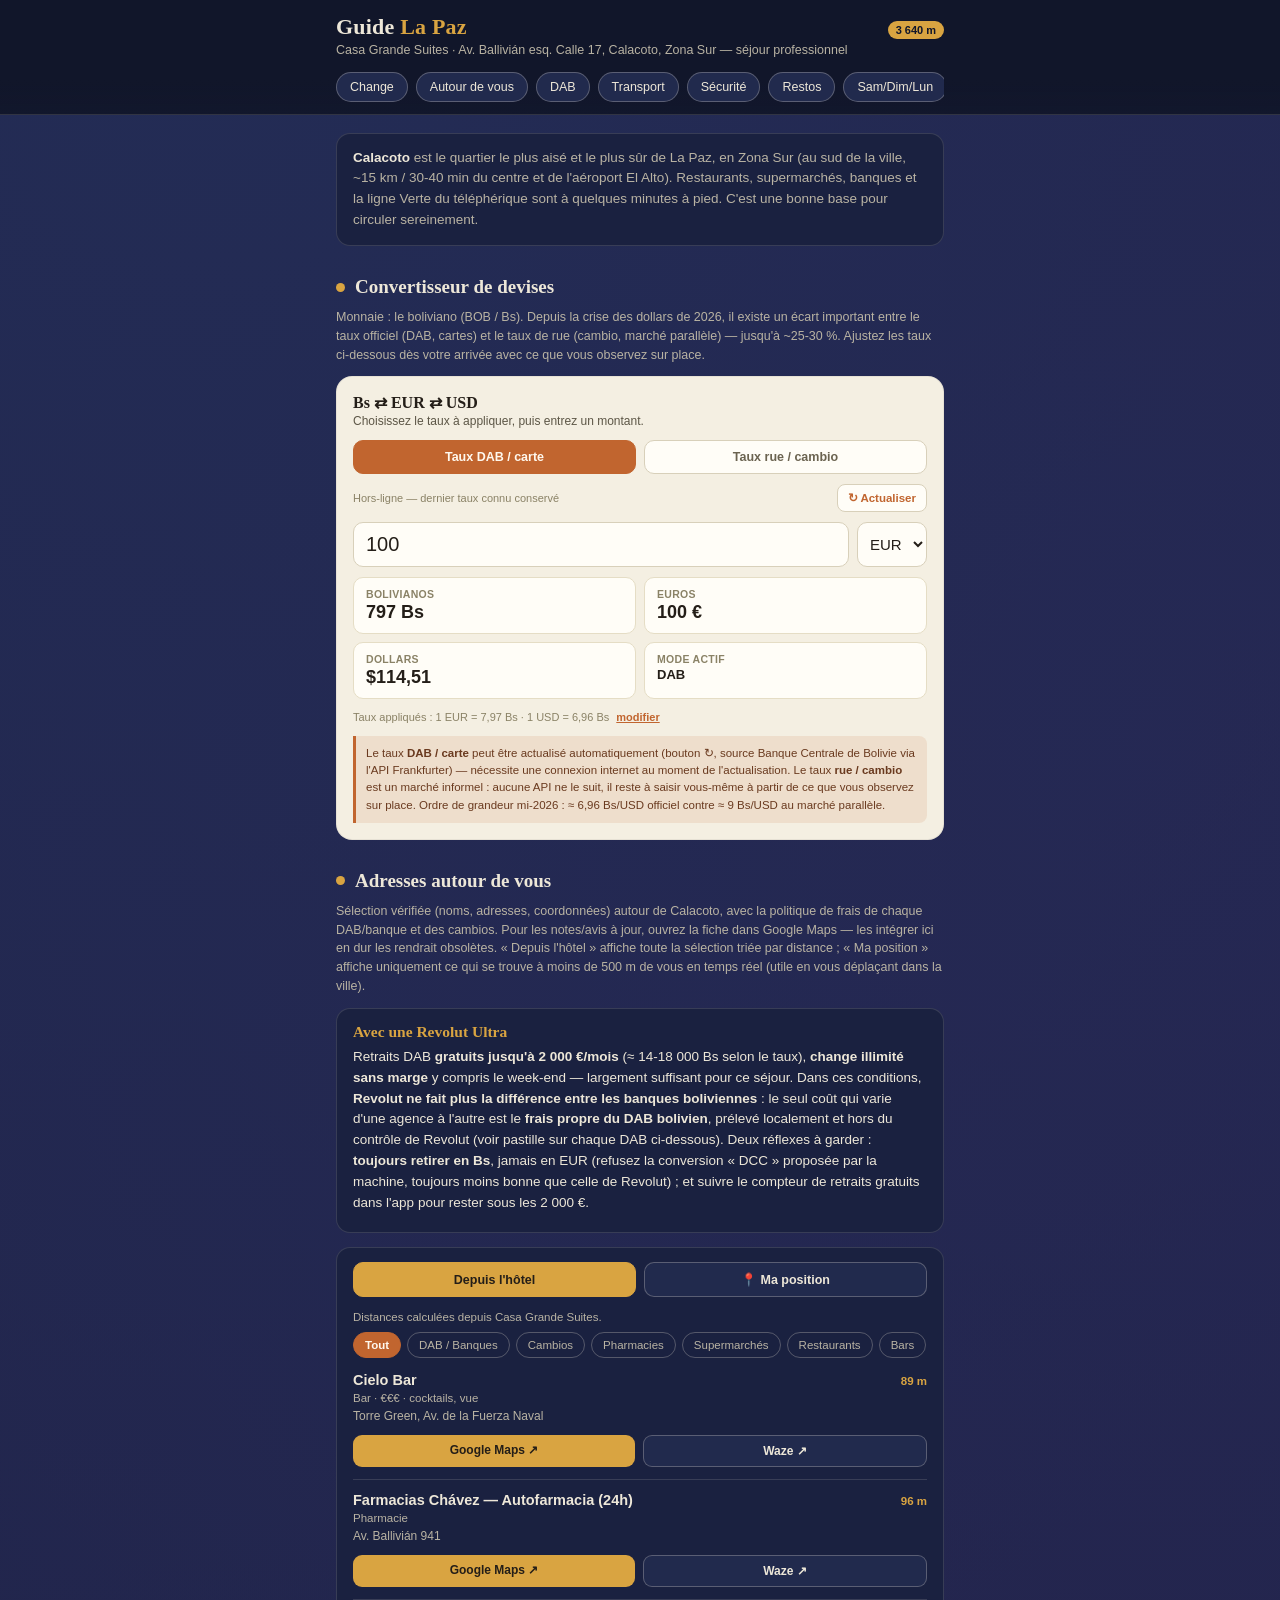
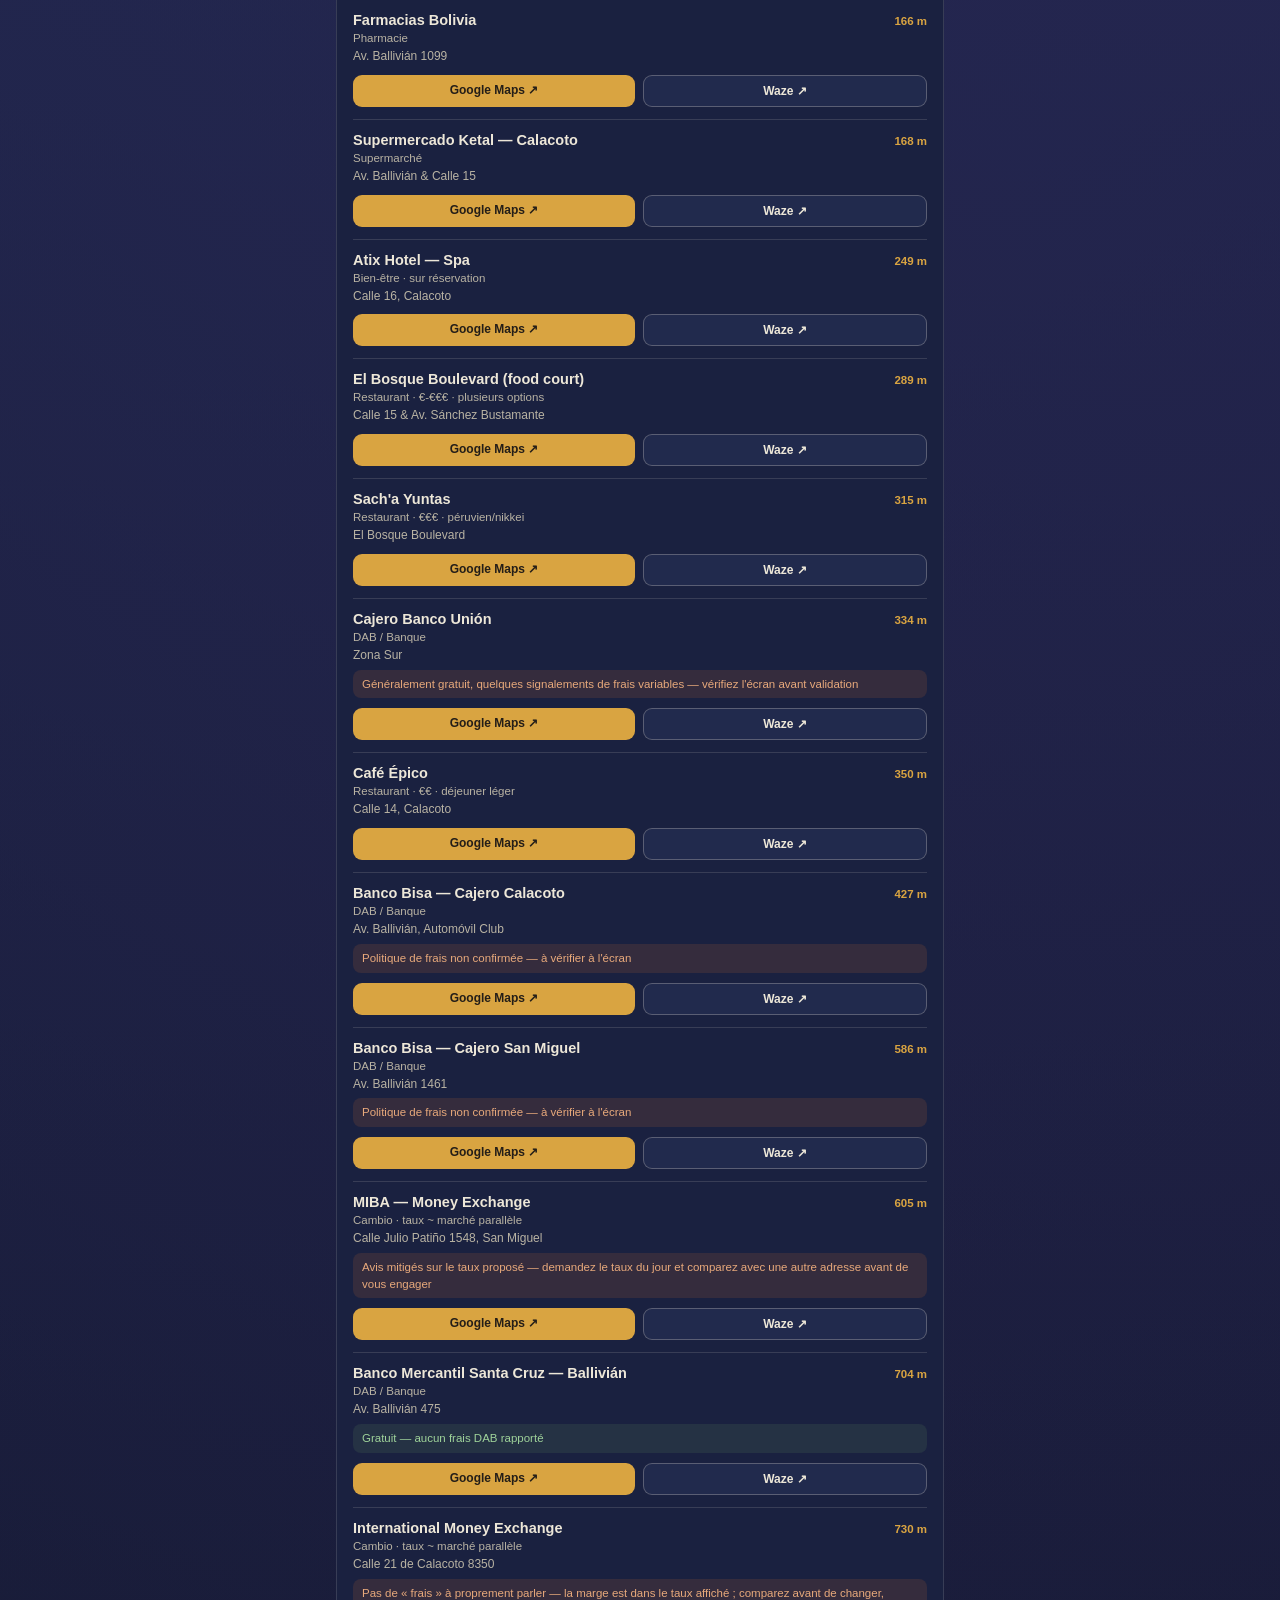
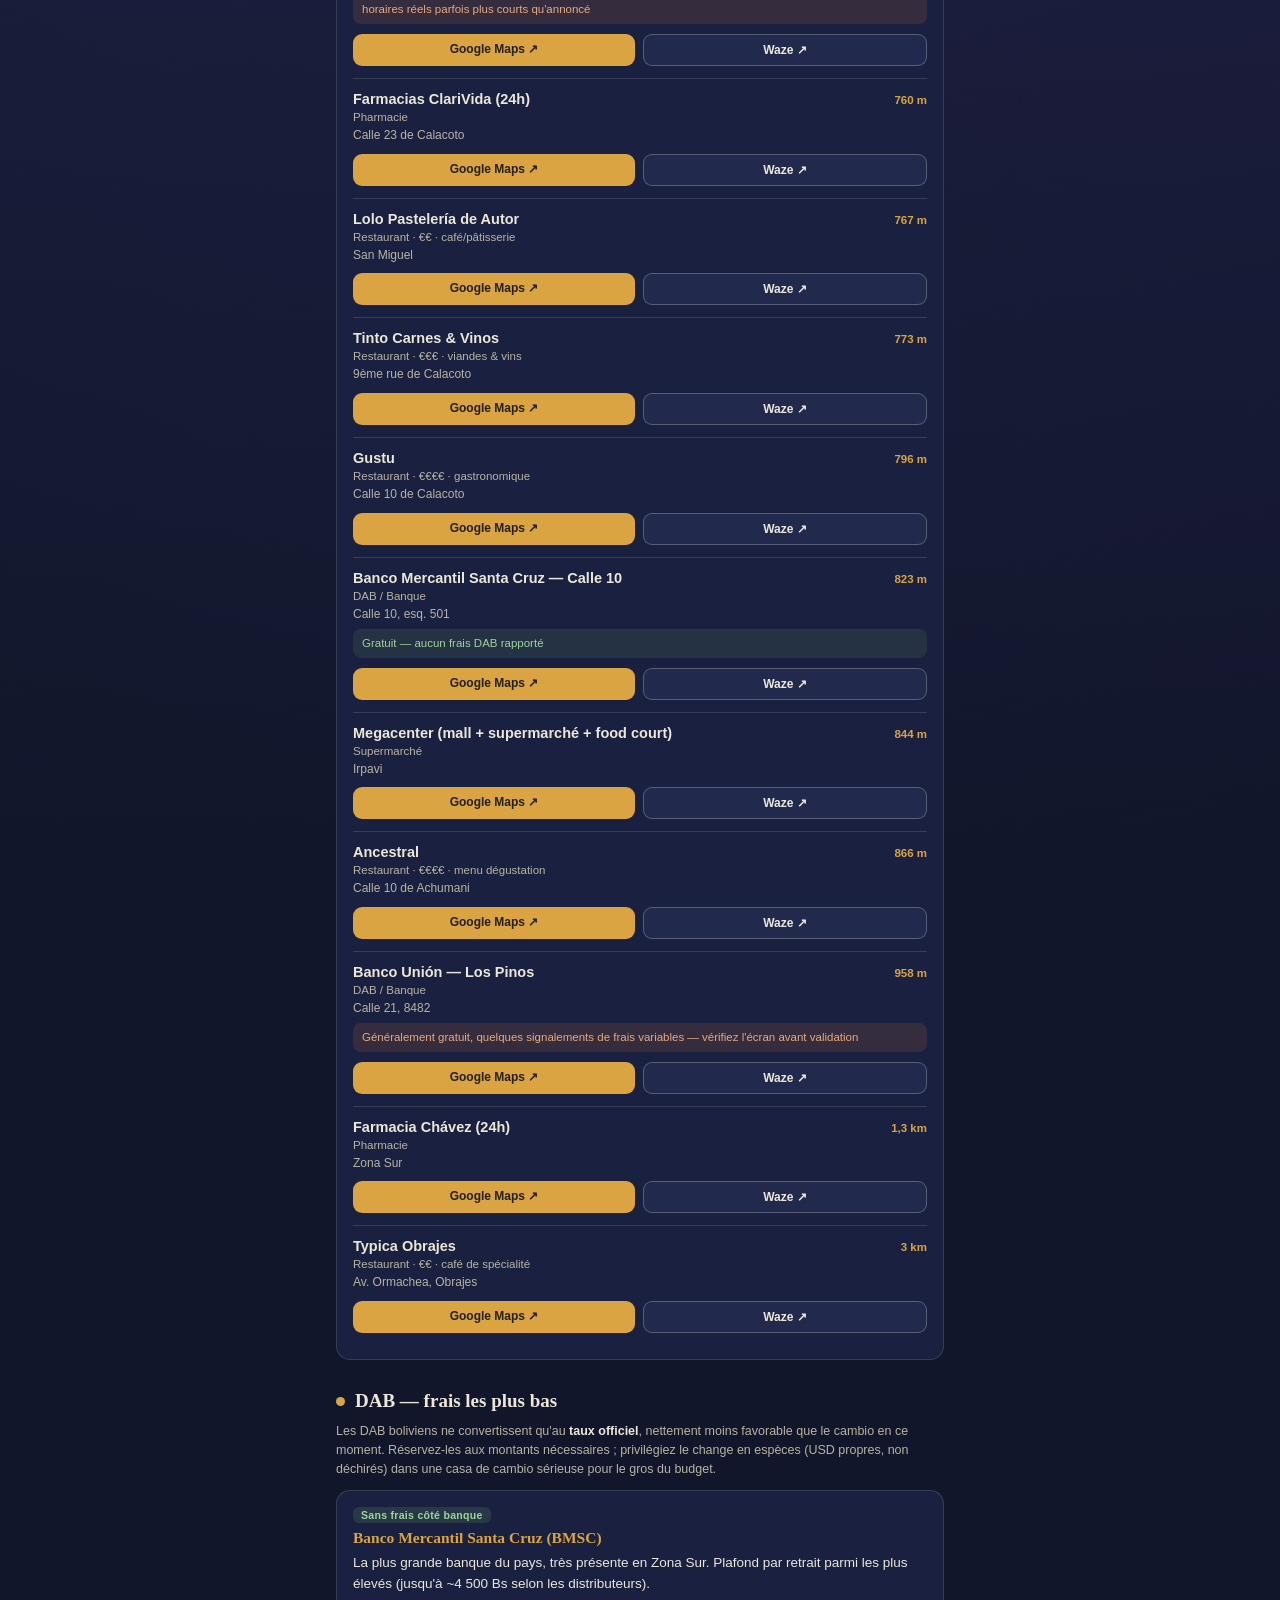
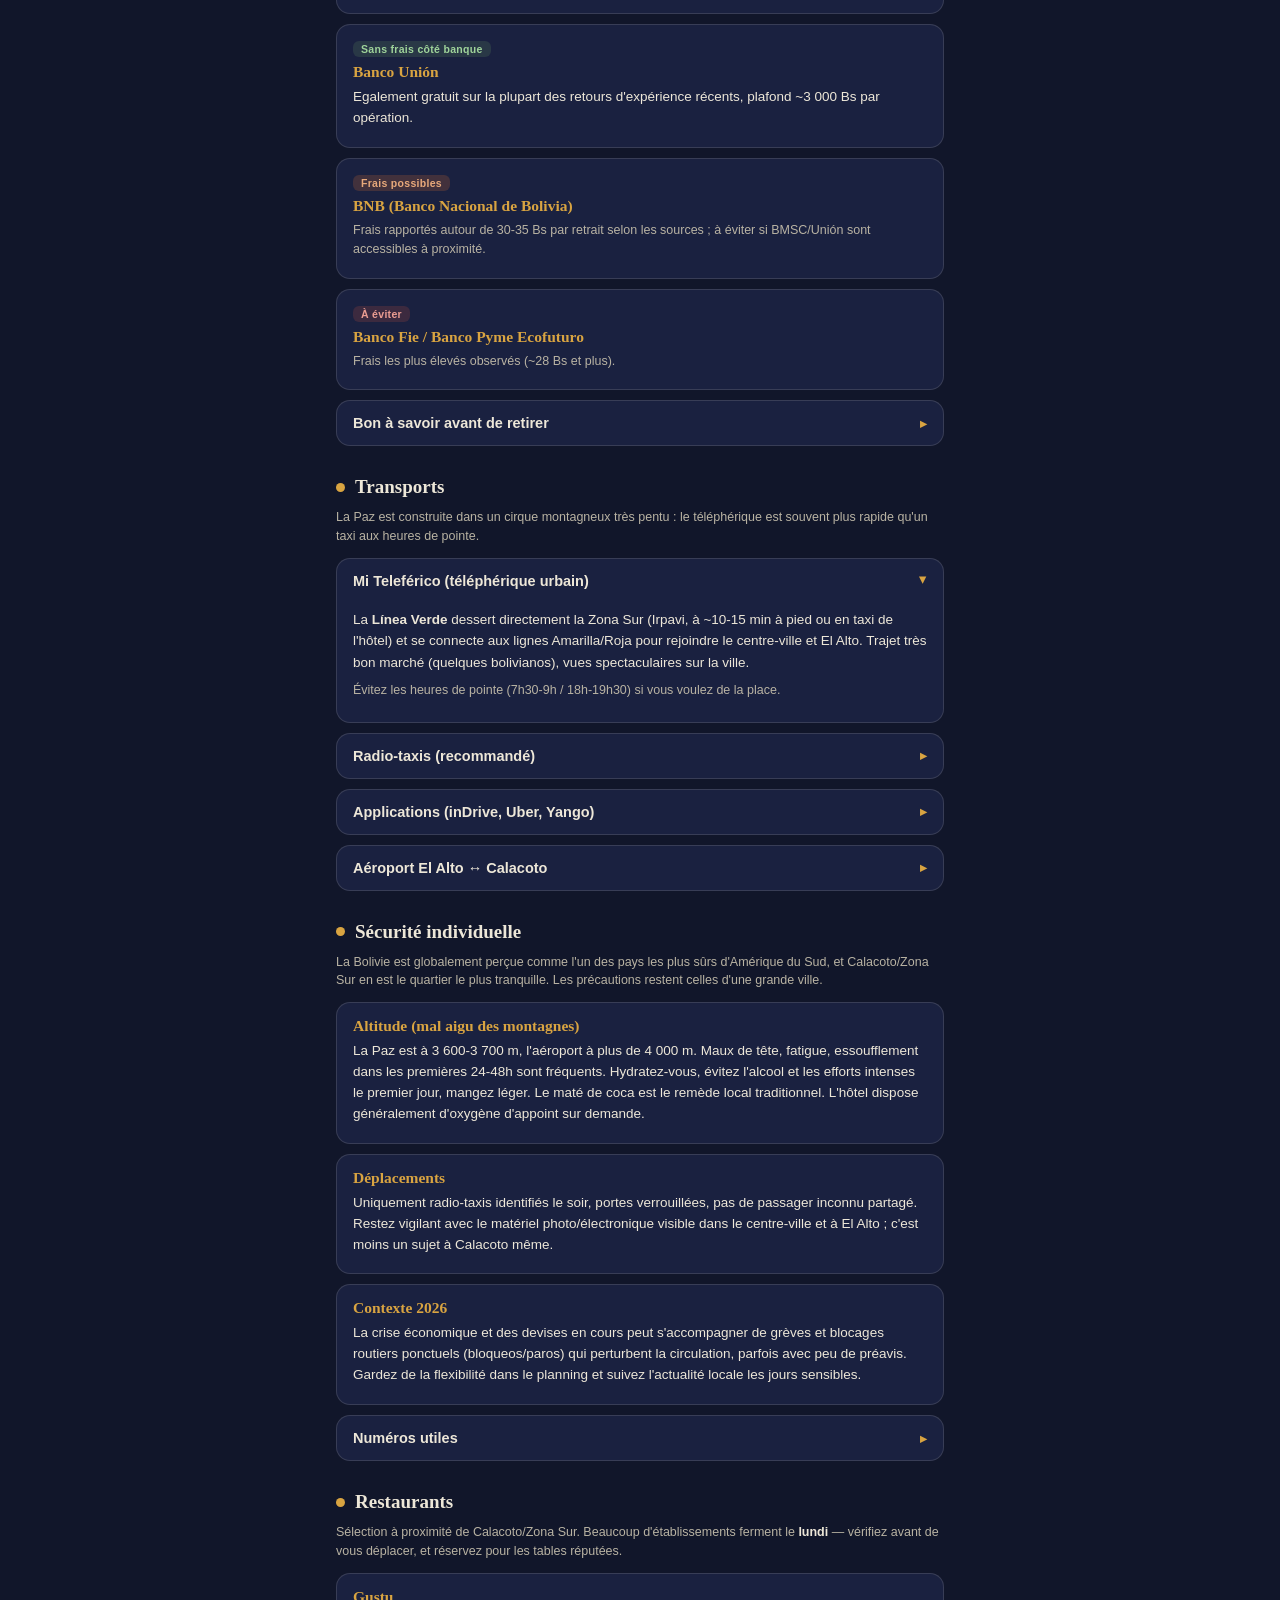
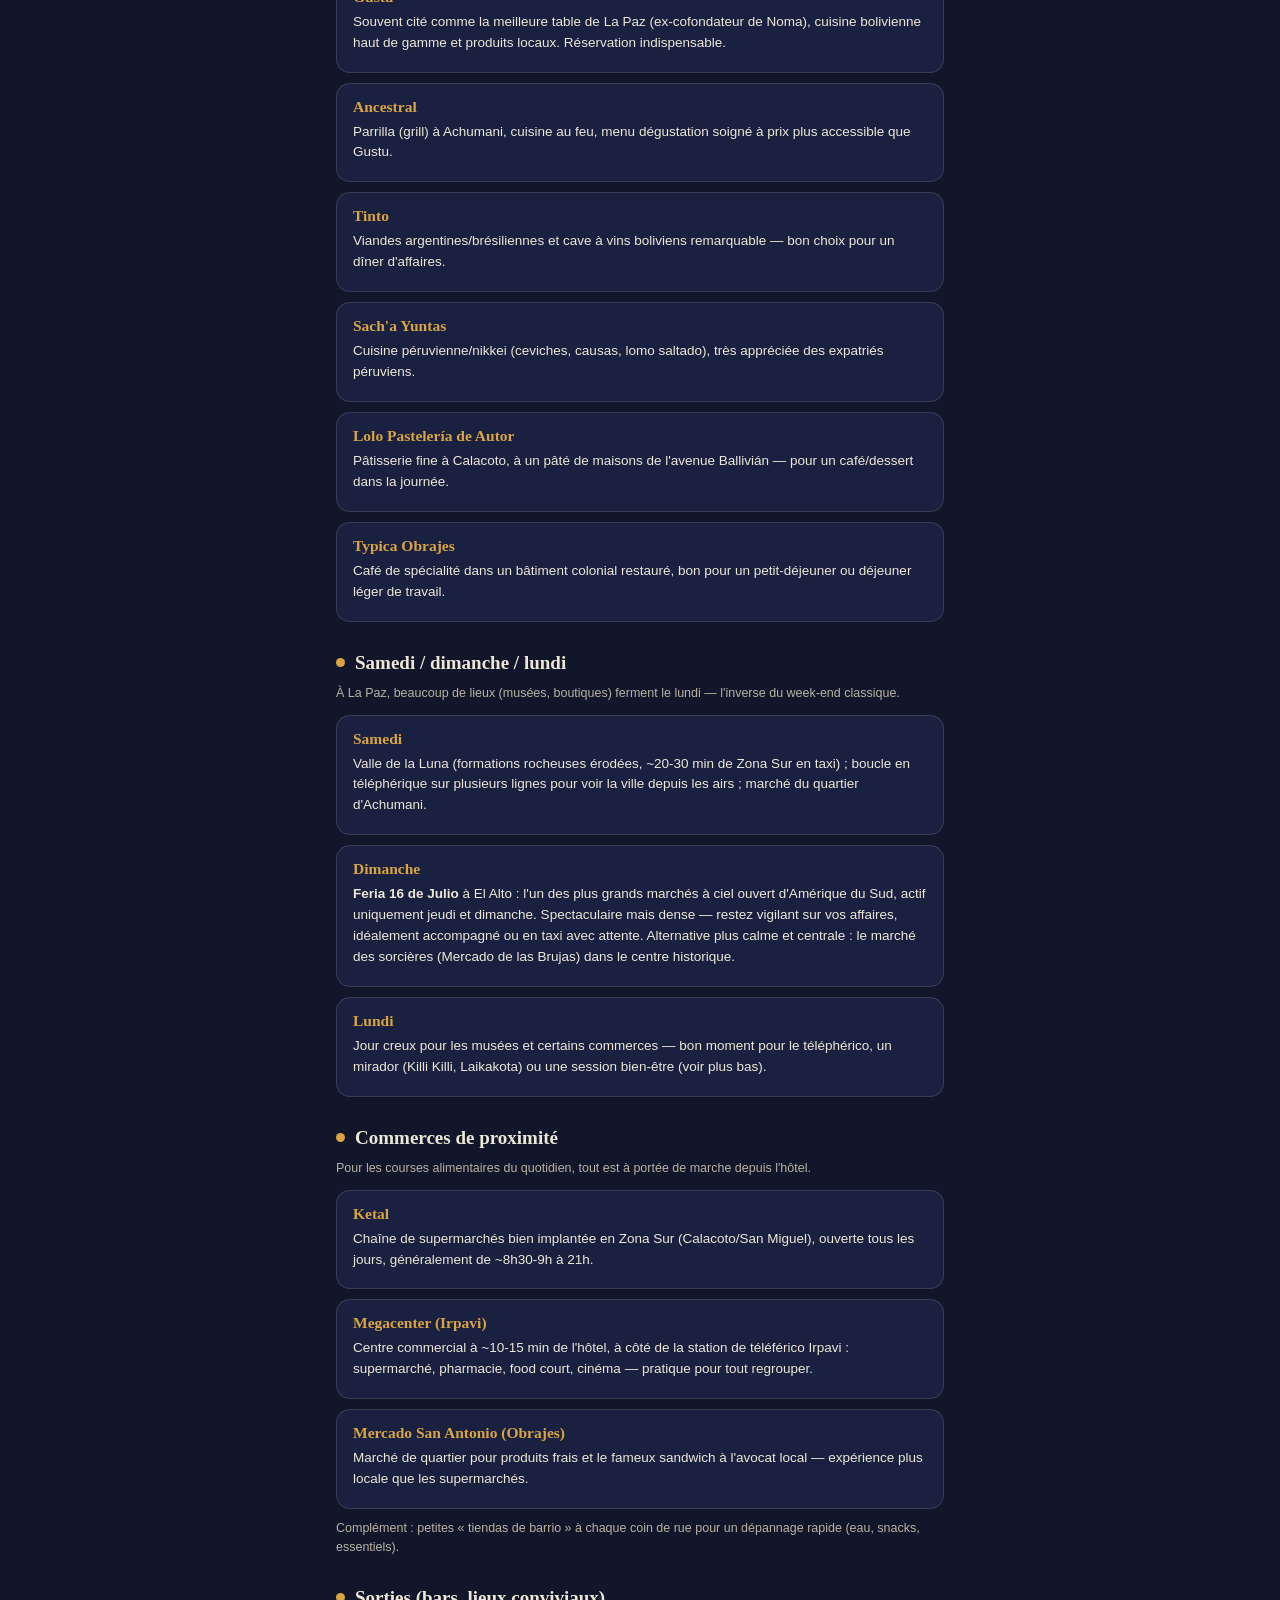
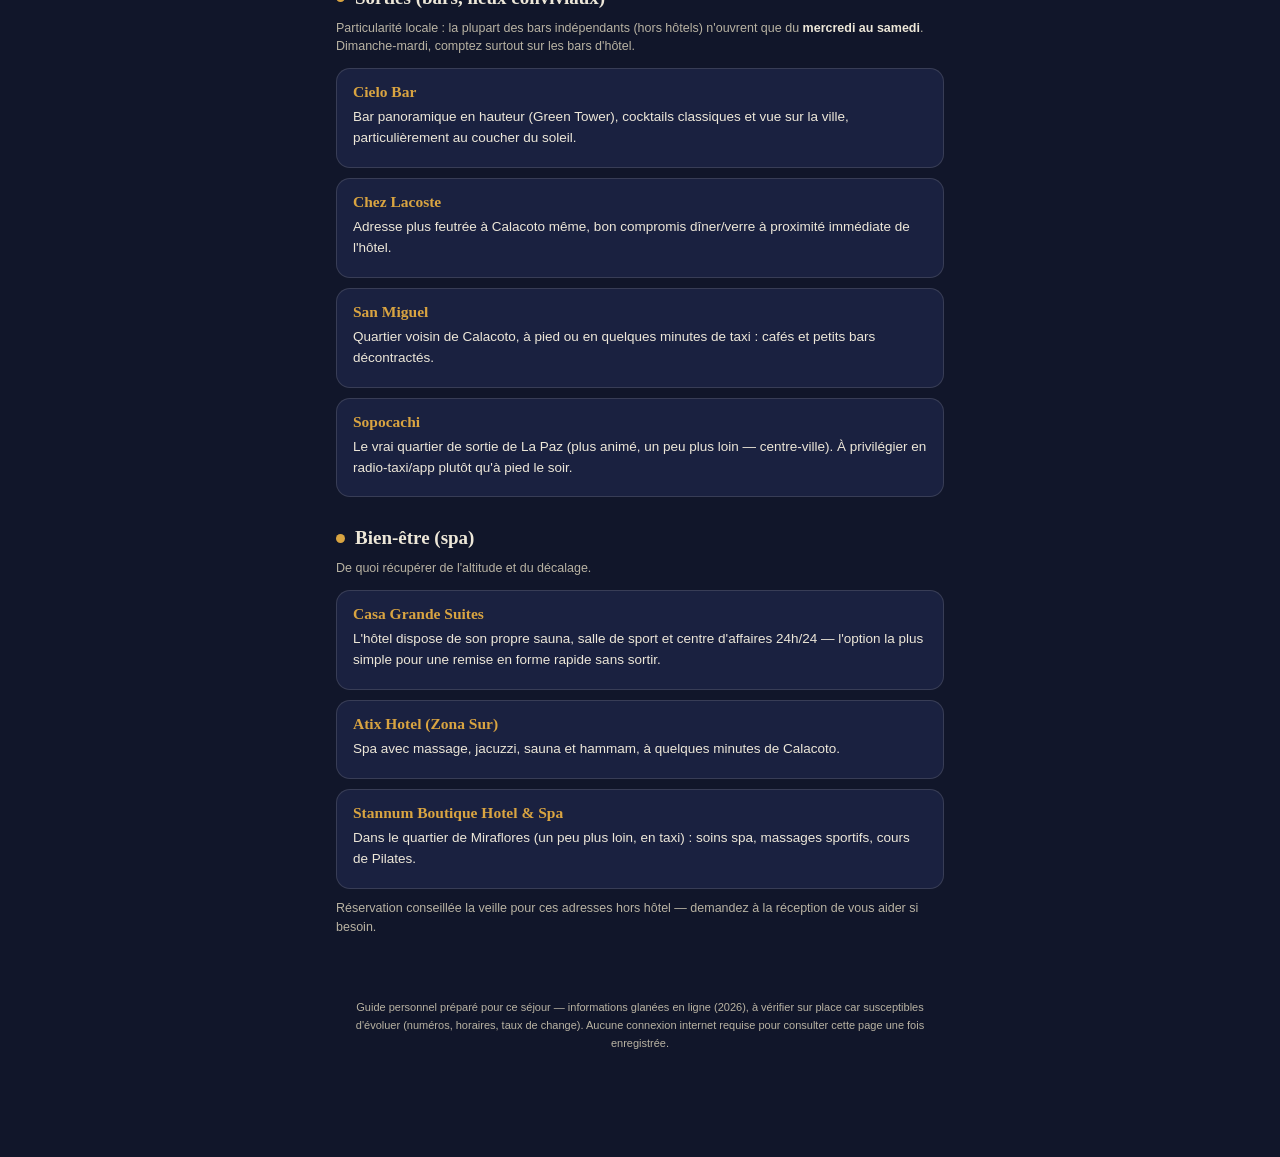
==== index.html @ 49587b3b "Add files via upload" ====
<!DOCTYPE html>
<html lang="fr">
<head>
<meta charset="UTF-8">
<meta name="viewport" content="width=device-width, initial-scale=1, maximum-scale=1">
<title>Guide La Paz — Casa Grande Suites</title>
<style>
  :root{
    --bg:#11162a;
    --bg2:#1a2140;
    --bg3:#212a4d;
    --paper:#f4efe2;
    --gold:#d9a441;
    --gold-dim:#a9803a;
    --brick:#c1652f;
    --ink:#241e18;
    --off:#ede7d8;
    --off-dim:#b9b3a3;
    --line:rgba(237,231,216,0.14);
    --line-strong:rgba(237,231,216,0.28);
    --green:#5f8a5a;
    --red:#b84a3e;
  }
  *{box-sizing:border-box;}
  html,body{margin:0;padding:0;}
  body{
    background:
      radial-gradient(circle at 15% 0%, #232c55 0%, transparent 45%),
      radial-gradient(circle at 90% 8%, #2a2050 0%, transparent 40%),
      var(--bg);
    color:var(--off);
    font-family:-apple-system,"Segoe UI",Roboto,Helvetica,Arial,sans-serif;
    -webkit-font-smoothing:antialiased;
    padding-bottom:64px;
  }
  h1,h2,h3,.serif{
    font-family:"Iowan Old Style","Palatino Linotype",Palatino,Georgia,"Times New Roman",serif;
  }
  a{color:var(--gold);}
  .wrap{max-width:640px;margin:0 auto;padding:0 16px;}

  /* header */
  header.top{
    position:sticky; top:0; z-index:40;
    background:linear-gradient(180deg, var(--bg) 70%, rgba(17,22,42,0.94) 100%);
    backdrop-filter:blur(6px);
    border-bottom:1px solid var(--line);
    padding-top:calc(env(safe-area-inset-top,0px) + 14px);
  }
  .hd-row{display:flex; align-items:baseline; justify-content:space-between; gap:10px;}
  .hd-title{font-size:22px; font-weight:600; letter-spacing:0.2px; color:var(--off); margin:0;}
  .hd-title em{font-style:normal; color:var(--gold);}
  .hd-alt{
    font-size:11px; color:var(--bg); background:var(--gold);
    padding:3px 8px; border-radius:20px; white-space:nowrap; font-weight:700;
  }
  .hd-sub{font-size:12.5px; color:var(--off-dim); margin:2px 0 12px; line-height:1.4;}

  nav.pills{
    display:flex; gap:8px; overflow-x:auto; padding-bottom:12px;
    -ms-overflow-style:none; scrollbar-width:none;
  }
  nav.pills::-webkit-scrollbar{display:none;}
  nav.pills a{
    flex:0 0 auto; text-decoration:none; font-size:12.5px; color:var(--off);
    background:var(--bg3); border:1px solid var(--line-strong);
    padding:7px 13px; border-radius:20px; white-space:nowrap;
  }
  nav.pills a:active{background:var(--gold); color:var(--ink); border-color:var(--gold);}

  /* hero note */
  .hero{
    margin:18px 0 6px; padding:14px 16px; border-radius:14px;
    background:var(--bg2); border:1px solid var(--line);
  }
  .hero p{margin:0; font-size:13.5px; line-height:1.55; color:var(--off-dim);}
  .hero strong{color:var(--off);}

  section{margin-top:30px; scroll-margin-top:170px;}
  .sec-head{display:flex; align-items:center; gap:10px; margin-bottom:10px;}
  .sec-dot{
    width:9px; height:9px; border-radius:50%; background:var(--gold); flex:0 0 auto;
  }
  .sec-head h2{margin:0; font-size:19px; font-weight:600; color:var(--off);}
  .sec-lede{font-size:12.5px; color:var(--off-dim); margin:0 0 12px; line-height:1.5;}

  .card{
    background:var(--bg2); border:1px solid var(--line);
    border-radius:14px; padding:14px 16px; margin-bottom:10px;
  }
  .card h3{margin:0 0 6px; font-size:15.5px; color:var(--gold); font-weight:600;}
  .card p{margin:4px 0; font-size:13.5px; line-height:1.55; color:var(--off);}
  .card p.muted{color:var(--off-dim); font-size:12.5px;}
  .tag{
    display:inline-block; font-size:10.5px; font-weight:700; letter-spacing:0.3px;
    padding:2px 8px; border-radius:6px; margin:0 6px 6px 0;
  }
  .tag.ok{background:rgba(95,138,90,0.22); color:#9fd39a;}
  .tag.warn{background:rgba(193,101,47,0.24); color:#e8a97b;}
  .tag.no{background:rgba(184,74,62,0.22); color:#eb9d92;}

  details{
    background:var(--bg2); border:1px solid var(--line); border-radius:14px;
    margin-bottom:10px; overflow:hidden;
  }
  details summary{
    list-style:none; cursor:pointer; padding:14px 16px; font-size:14.5px;
    font-weight:600; color:var(--off); display:flex; justify-content:space-between; align-items:center;
    gap:10px;
  }
  details summary::-webkit-details-marker{display:none;}
  details summary .arrow{color:var(--gold); font-size:13px; transition:transform .15s ease; flex:0 0 auto;}
  details[open] summary .arrow{transform:rotate(90deg);}
  details .dcontent{padding:0 16px 16px;}
  details .dcontent p{margin:6px 0; font-size:13.5px; line-height:1.6; color:var(--off);}
  details .dcontent p.muted{color:var(--off-dim); font-size:12.5px;}
  details .dcontent ul{margin:6px 0; padding-left:18px;}
  details .dcontent li{font-size:13.5px; line-height:1.6; margin-bottom:4px;}
  details .dcontent a.phone{
    display:inline-block; margin:3px 6px 3px 0; padding:6px 11px; border-radius:8px;
    background:var(--bg3); border:1px solid var(--line-strong); color:var(--gold);
    text-decoration:none; font-size:13px; font-weight:600;
  }

  hr.soft{border:none; border-top:1px solid var(--line); margin:10px 0;}

  /* currency converter */
  .conv{
    background:var(--paper); color:var(--ink); border-radius:16px; padding:16px;
    border:1px solid rgba(0,0,0,0.06);
  }
  .conv h3{margin:0 0 2px; font-size:16px; color:var(--ink);}
  .conv .sub{font-size:12px; color:#5c5646; margin:0 0 12px;}
  .row-amt{display:flex; gap:8px; margin-bottom:10px;}
  .row-amt input[type=number]{
    flex:1; font-size:20px; padding:10px 12px; border-radius:10px;
    border:1px solid #d8d0ba; background:#fffdf7; color:var(--ink); min-width:0;
  }
  .row-amt select{
    font-size:15px; padding:10px 8px; border-radius:10px; border:1px solid #d8d0ba;
    background:#fffdf7; color:var(--ink);
  }
  .toggle{display:flex; gap:8px; margin-bottom:12px;}
  .toggle button{
    flex:1; padding:9px 6px; font-size:12.5px; font-weight:700; border-radius:10px;
    border:1px solid #d8d0ba; background:#fffdf7; color:#6b6350; cursor:pointer;
  }
  .toggle button.active{background:var(--brick); color:#fff8ee; border-color:var(--brick);}
  .results{display:grid; grid-template-columns:1fr 1fr; gap:8px; margin-bottom:10px;}
  .res-box{
    background:#fffdf7; border:1px solid #e5ddc5; border-radius:10px; padding:10px 12px;
  }
  .res-box .lbl{font-size:10.5px; letter-spacing:0.3px; color:#8a8266; font-weight:700;}
  .res-box .val{font-size:18px; font-weight:700; color:var(--ink); margin-top:2px;}
  .rates{font-size:11px; color:#8a8266; line-height:1.5;}
  .rates button.edit{
    background:none; border:none; color:var(--brick); font-weight:700; font-size:11px;
    text-decoration:underline; cursor:pointer; padding:0; margin-left:4px;
  }
  .rate-edit{display:none; margin-top:8px; gap:8px;}
  .rate-edit.show{display:flex;}
  .sync-row{
    display:flex; align-items:center; justify-content:space-between; gap:8px;
    margin:-2px 0 10px; font-size:11px; color:#8a8266;
  }
  .sync-row #sync-status{flex:1; line-height:1.4;}
  .sync-btn{
    flex:0 0 auto; background:#fffdf7; border:1px solid #d8d0ba; color:var(--brick);
    font-weight:700; font-size:11.5px; padding:6px 10px; border-radius:8px; cursor:pointer;
  }
  .sync-btn:disabled{opacity:0.5;}

  /* proximite */
  .prox-box{background:var(--bg2); border:1px solid var(--line); border-radius:14px; padding:14px 16px;}
  .prox-box .toggle button{
    background:var(--bg3); color:var(--off); border-color:var(--line-strong);
  }
  .prox-box .toggle button.active{background:var(--gold); color:var(--ink); border-color:var(--gold);}
  .geo-status{font-size:11.5px; color:var(--off-dim); margin:2px 0 12px; line-height:1.5; min-height:16px;}
  .geo-row{display:flex; align-items:center; gap:10px; margin-bottom:6px;}
  .geo-row .geo-status{flex:1; margin:0;}
  .geo-row .sync-btn{flex:0 0 auto; margin-bottom:6px;}
  .cat-pills{display:flex; gap:6px; overflow-x:auto; padding-bottom:10px; -ms-overflow-style:none; scrollbar-width:none;}
  .cat-pills::-webkit-scrollbar{display:none;}
  .catbtn{
    flex:0 0 auto; font-size:11.5px; padding:6px 11px; border-radius:16px;
    background:transparent; border:1px solid var(--line-strong); color:var(--off-dim); white-space:nowrap;
  }
  .catbtn.active{background:var(--brick); border-color:var(--brick); color:#fff8ee; font-weight:700;}
  .place{
    border-top:1px solid var(--line); padding:12px 0; display:flex; flex-direction:column; gap:4px;
  }
  .place:first-child{border-top:none; padding-top:4px;}
  .place-top{display:flex; justify-content:space-between; align-items:baseline; gap:8px;}
  .place-name{font-size:14.5px; font-weight:600; color:var(--off);}
  .place-dist{font-size:11.5px; color:var(--gold); font-weight:700; white-space:nowrap; flex:0 0 auto;}
  .place-meta{font-size:11.5px; color:var(--off-dim);}
  .place-addr{font-size:12px; color:var(--off-dim); line-height:1.4;}
  .place-fee{
    font-size:11.5px; line-height:1.45; padding:6px 9px; border-radius:8px; margin-top:2px;
  }
  .place-fee.ok{background:rgba(95,138,90,0.16); color:#9fd39a;}
  .place-fee.warn{background:rgba(193,101,47,0.16); color:#e8a97b;}
  .place-actions{display:flex; gap:8px; margin-top:6px;}
  .place-actions a{
    flex:1; text-align:center; text-decoration:none; font-size:12px; font-weight:700;
    padding:8px 6px; border-radius:9px;
  }
  .place-actions a.gmaps{background:var(--gold); color:var(--ink);}
  .place-actions a.waze{background:var(--bg3); color:var(--off); border:1px solid var(--line-strong);}
  .no-results{font-size:12.5px; color:var(--off-dim); padding:10px 0;}
  .rate-edit label{flex:1; font-size:11px; color:#5c5646;}
  .rate-edit input{
    width:100%; margin-top:3px; padding:6px 8px; border-radius:8px; border:1px solid #d8d0ba;
    font-size:13px; background:#fffdf7; color:var(--ink);
  }
  .conv .warn-line{
    margin-top:10px; padding:9px 10px; background:rgba(193,101,47,0.12);
    border-left:3px solid var(--brick); border-radius:0 8px 8px 0; font-size:11.5px;
    line-height:1.5; color:#6a3a1f;
  }

  footer{margin-top:34px; padding:18px 0 30px; text-align:center;}
  footer p{font-size:11px; color:var(--off-dim); line-height:1.6;}
</style>
</head>
<body>

<header class="top">
  <div class="wrap">
    <div class="hd-row">
      <h1 class="hd-title serif">Guide <em>La Paz</em></h1>
      <span class="hd-alt">3 640 m</span>
    </div>
    <p class="hd-sub">Casa Grande Suites · Av. Ballivián esq. Calle 17, Calacoto, Zona Sur — séjour professionnel</p>
    <nav class="pills">
      <a href="#change">Change</a>
      <a href="#proximite">Autour de vous</a>
      <a href="#dab">DAB</a>
      <a href="#transport">Transport</a>
      <a href="#securite">Sécurité</a>
      <a href="#restos">Restos</a>
      <a href="#weekend">Sam/Dim/Lun</a>
      <a href="#courses">Courses</a>
      <a href="#sorties">Sorties</a>
      <a href="#bienetre">Bien-être</a>
    </nav>
  </div>
</header>

<div class="wrap">

  <div class="hero">
    <p><strong>Calacoto</strong> est le quartier le plus aisé et le plus sûr de La Paz, en Zona Sur (au sud de la ville, ~15 km / 30-40 min du centre et de l'aéroport El Alto). Restaurants, supermarchés, banques et la ligne Verte du téléphérique sont à quelques minutes à pied. C'est une bonne base pour circuler sereinement.</p>
  </div>

  <!-- CONVERTISSEUR -->
  <section id="change">
    <div class="sec-head"><span class="sec-dot"></span><h2 class="serif">Convertisseur de devises</h2></div>
    <p class="sec-lede">Monnaie : le boliviano (BOB / Bs). Depuis la crise des dollars de 2026, il existe un écart important entre le taux officiel (DAB, cartes) et le taux de rue (cambio, marché parallèle) — jusqu'à ~25-30 %. Ajustez les taux ci-dessous dès votre arrivée avec ce que vous observez sur place.</p>

    <div class="conv">
      <h3>Bs ⇄ EUR ⇄ USD</h3>
      <p class="sub">Choisissez le taux à appliquer, puis entrez un montant.</p>

      <div class="toggle">
        <button id="btn-official" class="active" onclick="setMode('official')">Taux DAB / carte</button>
        <button id="btn-street" onclick="setMode('street')">Taux rue / cambio</button>
      </div>

      <div class="sync-row">
        <span id="sync-status">Taux hors-ligne (valeurs indicatives)</span>
        <button class="sync-btn" onclick="fetchOfficialRates(true)">↻ Actualiser</button>
      </div>

      <div class="row-amt">
        <input type="number" id="amount" value="100" min="0" oninput="calc()">
        <select id="currency" onchange="calc()">
          <option value="BOB">Bs</option>
          <option value="EUR" selected>EUR</option>
          <option value="USD">USD</option>
        </select>
      </div>

      <div class="results">
        <div class="res-box"><div class="lbl">BOLIVIANOS</div><div class="val" id="out-bob">—</div></div>
        <div class="res-box"><div class="lbl">EUROS</div><div class="val" id="out-eur">—</div></div>
        <div class="res-box"><div class="lbl">DOLLARS</div><div class="val" id="out-usd">—</div></div>
        <div class="res-box"><div class="lbl">MODE ACTIF</div><div class="val" id="out-mode" style="font-size:13px;">DAB</div></div>
      </div>

      <div class="rates">
        Taux appliqués : 1 EUR = <span id="show-eur">7,97</span> Bs · 1 USD = <span id="show-usd">6,96</span> Bs
        <button class="edit" onclick="toggleEdit()">modifier</button>
      </div>
      <div class="rate-edit" id="rate-edit">
        <label>1 EUR = ... Bs<input type="number" id="rate-eur" step="0.01" oninput="calc()"></label>
        <label>1 USD = ... Bs<input type="number" id="rate-usd" step="0.01" oninput="calc()"></label>
      </div>

      <div class="warn-line">Le taux <strong>DAB / carte</strong> peut être actualisé automatiquement (bouton ↻, source Banque Centrale de Bolivie via l'API Frankfurter) — nécessite une connexion internet au moment de l'actualisation. Le taux <strong>rue / cambio</strong> est un marché informel : aucune API ne le suit, il reste à saisir vous-même à partir de ce que vous observez sur place. Ordre de grandeur mi-2026 : ≈ 6,96 Bs/USD officiel contre ≈ 9 Bs/USD au marché parallèle.</div>
    </div>
  </section>

  <!-- PROXIMITE -->
  <section id="proximite">
    <div class="sec-head"><span class="sec-dot"></span><h2 class="serif">Adresses autour de vous</h2></div>
    <p class="sec-lede">Sélection vérifiée (noms, adresses, coordonnées) autour de Calacoto, avec la politique de frais de chaque DAB/banque et des cambios. Pour les notes/avis à jour, ouvrez la fiche dans Google Maps — les intégrer ici en dur les rendrait obsolètes. « Depuis l'hôtel » affiche toute la sélection triée par distance ; « Ma position » affiche uniquement ce qui se trouve à moins de 500 m de vous en temps réel (utile en vous déplaçant dans la ville).</p>

    <div class="card" style="margin-bottom:14px;">
      <h3>Avec une Revolut Ultra</h3>
      <p>Retraits DAB <strong>gratuits jusqu'à 2 000 €/mois</strong> (≈ 14-18 000 Bs selon le taux), <strong>change illimité sans marge</strong> y compris le week-end — largement suffisant pour ce séjour. Dans ces conditions, <strong>Revolut ne fait plus la différence entre les banques boliviennes</strong> : le seul coût qui varie d'une agence à l'autre est le <strong>frais propre du DAB bolivien</strong>, prélevé localement et hors du contrôle de Revolut (voir pastille sur chaque DAB ci-dessous). Deux réflexes à garder : <strong>toujours retirer en Bs</strong>, jamais en EUR (refusez la conversion « DCC » proposée par la machine, toujours moins bonne que celle de Revolut) ; et suivre le compteur de retraits gratuits dans l'app pour rester sous les 2 000 €.</p>
    </div>

    <div class="prox-box">
      <div class="toggle">
        <button id="ref-hotel" class="active" onclick="setRef('hotel')">Depuis l'hôtel</button>
        <button id="ref-live" onclick="setRef('live')">📍 Ma position</button>
      </div>
      <div class="geo-row">
        <div class="geo-status" id="geo-status">Distances calculées depuis Casa Grande Suites.</div>
        <button id="btn-refresh-live" class="sync-btn" style="display:none;" onclick="fetchLivePosition()">↻ Actualiser les adresses</button>
      </div>

      <div class="cat-pills" id="cat-pills">
        <button class="catbtn active" data-cat="all" onclick="setCat('all',this)">Tout</button>
        <button class="catbtn" data-cat="dab" onclick="setCat('dab',this)">DAB / Banques</button>
        <button class="catbtn" data-cat="cambio" onclick="setCat('cambio',this)">Cambios</button>
        <button class="catbtn" data-cat="pharm" onclick="setCat('pharm',this)">Pharmacies</button>
        <button class="catbtn" data-cat="super" onclick="setCat('super',this)">Supermarchés</button>
        <button class="catbtn" data-cat="resto" onclick="setCat('resto',this)">Restaurants</button>
        <button class="catbtn" data-cat="bar" onclick="setCat('bar',this)">Bars</button>
        <button class="catbtn" data-cat="spa" onclick="setCat('spa',this)">Bien-être</button>
      </div>

      <div id="prox-list"></div>
    </div>
  </section>

  <!-- DAB -->
  <section id="dab">
    <div class="sec-head"><span class="sec-dot"></span><h2 class="serif">DAB — frais les plus bas</h2></div>
    <p class="sec-lede">Les DAB boliviens ne convertissent qu'au <strong style="color:var(--off)">taux officiel</strong>, nettement moins favorable que le cambio en ce moment. Réservez-les aux montants nécessaires ; privilégiez le change en espèces (USD propres, non déchirés) dans une casa de cambio sérieuse pour le gros du budget.</p>

    <div class="card">
      <span class="tag ok">Sans frais côté banque</span>
      <h3>Banco Mercantil Santa Cruz (BMSC)</h3>
      <p>La plus grande banque du pays, très présente en Zona Sur. Plafond par retrait parmi les plus élevés (jusqu'à ~4 500 Bs selon les distributeurs).</p>
    </div>
    <div class="card">
      <span class="tag ok">Sans frais côté banque</span>
      <h3>Banco Unión</h3>
      <p>Egalement gratuit sur la plupart des retours d'expérience récents, plafond ~3 000 Bs par opération.</p>
    </div>
    <div class="card">
      <span class="tag warn">Frais possibles</span>
      <h3>BNB (Banco Nacional de Bolivia)</h3>
      <p class="muted">Frais rapportés autour de 30-35 Bs par retrait selon les sources ; à éviter si BMSC/Unión sont accessibles à proximité.</p>
    </div>
    <div class="card">
      <span class="tag no">À éviter</span>
      <h3>Banco Fie / Banco Pyme Ecofuturo</h3>
      <p class="muted">Frais les plus élevés observés (~28 Bs et plus).</p>
    </div>

    <details>
      <summary>Bon à savoir avant de retirer <span class="arrow">▸</span></summary>
      <div class="dcontent">
        <ul>
          <li>Votre propre banque en France facture presque toujours en plus une commission de retrait à l'étranger (part fixe + %) — c'est elle qui pèse le plus, pas le DAB bolivien.</li>
          <li><strong>Avec une carte Revolut Ultra</strong> : retraits gratuits jusqu'à 2 000 €/mois et change illimité sans marge (y compris le week-end) — donc l'essentiel du coût vient uniquement du frais propre du DAB bolivien, pas de la carte. Retirez toujours en bolivianos, jamais dans une conversion « en euros » proposée par la machine (DCC) : le taux de Revolut est meilleur.</li>
          <li>Plafonds courants : 2 000 à 3 500 Bs par transaction (parfois plus chez BMSC). Vous pouvez généralement enchaîner plusieurs retraits.</li>
          <li>PIN à 4 chiffres uniquement — configurez-le avant de partir si le vôtre est plus long.</li>
          <li>DAB largement disponibles à Calacoto (Av. Ballivián) et au centre commercial Megacenter (Irpavi, à quelques minutes de l'hôtel). La politique de frais agence par agence est détaillée dans <a href="#proximite">Adresses autour de vous</a>.</li>
          <li>Gardez du cash sur vous : les paiements par carte restent aléatoires hors hôtels/restaurants haut de gamme.</li>
        </ul>
      </div>
    </details>
  </section>

  <!-- TRANSPORT -->
  <section id="transport">
    <div class="sec-head"><span class="sec-dot"></span><h2 class="serif">Transports</h2></div>
    <p class="sec-lede">La Paz est construite dans un cirque montagneux très pentu : le téléphérique est souvent plus rapide qu'un taxi aux heures de pointe.</p>

    <details open>
      <summary>Mi Teleférico (téléphérique urbain) <span class="arrow">▸</span></summary>
      <div class="dcontent">
        <p>La <strong>Línea Verde</strong> dessert directement la Zona Sur (Irpavi, à ~10-15 min à pied ou en taxi de l'hôtel) et se connecte aux lignes Amarilla/Roja pour rejoindre le centre-ville et El Alto. Trajet très bon marché (quelques bolivianos), vues spectaculaires sur la ville.</p>
        <p class="muted">Évitez les heures de pointe (7h30-9h / 18h-19h30) si vous voulez de la place.</p>
      </div>
    </details>

    <details>
      <summary>Radio-taxis (recommandé) <span class="arrow">▸</span></summary>
      <div class="dcontent">
        <p>Les <strong>radio-taxis</strong> (réservés par téléphone, logo + numéro peint sur le toit) sont la option la plus sûre pour se déplacer, de jour comme de nuit. Confirmez le prix avant de monter (pas de compteur). Évitez les taxis hélés dans la rue sans identification visible, surtout le soir.</p>
        <p class="muted">Numéros couramment cités pour la Zona Sur (à faire confirmer par la réception de l'hôtel, ces numéros changent) :</p>
        <a class="phone" href="tel:+59122794747">Servimovil Sur · 2794747</a>
        <a class="phone" href="tel:+59122771717">Magnífico · 2771717</a>
        <a class="phone" href="tel:+59122711717">Achumani · 2711717</a>
        <p class="muted">Le plus simple : demandez à la réception de Casa Grande Suites d'appeler un radio-taxi de confiance — c'est une pratique normale et attendue.</p>
      </div>
    </details>

    <details>
      <summary>Applications (inDrive, Uber, Yango) <span class="arrow">▸</span></summary>
      <div class="dcontent">
        <ul>
          <li><strong>inDrive</strong> — l'app dominante en Bolivie : vous proposez un prix, le chauffeur peut contre-proposer. Proposez légèrement en dessous de votre budget pour laisser de la marge.</li>
          <li><strong>Uber</strong> — disponible à La Paz, prix fixe, mais disponibilité de chauffeurs plus limitée hors heures de pointe.</li>
          <li><strong>Yango</strong> — alternative en croissance, prix affiché à l'avance.</li>
        </ul>
      </div>
    </details>

    <details>
      <summary>Aéroport El Alto ↔ Calacoto <span class="arrow">▸</span></summary>
      <div class="dcontent">
        <p>Environ 40 minutes de route depuis l'aéroport (altitude encore supérieure, ~4 050 m). Faites organiser un transfert par l'hôtel ou prenez un radio-taxi/app directement au terminal plutôt qu'un taxi non identifié.</p>
      </div>
    </details>
  </section>

  <!-- SECURITE -->
  <section id="securite">
    <div class="sec-head"><span class="sec-dot"></span><h2 class="serif">Sécurité individuelle</h2></div>
    <p class="sec-lede">La Bolivie est globalement perçue comme l'un des pays les plus sûrs d'Amérique du Sud, et Calacoto/Zona Sur en est le quartier le plus tranquille. Les précautions restent celles d'une grande ville.</p>

    <div class="card">
      <h3>Altitude (mal aigu des montagnes)</h3>
      <p>La Paz est à 3 600-3 700 m, l'aéroport à plus de 4 000 m. Maux de tête, fatigue, essoufflement dans les premières 24-48h sont fréquents. Hydratez-vous, évitez l'alcool et les efforts intenses le premier jour, mangez léger. Le maté de coca est le remède local traditionnel. L'hôtel dispose généralement d'oxygène d'appoint sur demande.</p>
    </div>

    <div class="card">
      <h3>Déplacements</h3>
      <p>Uniquement radio-taxis identifiés le soir, portes verrouillées, pas de passager inconnu partagé. Restez vigilant avec le matériel photo/électronique visible dans le centre-ville et à El Alto ; c'est moins un sujet à Calacoto même.</p>
    </div>

    <div class="card">
      <h3>Contexte 2026</h3>
      <p>La crise économique et des devises en cours peut s'accompagner de grèves et blocages routiers ponctuels (bloqueos/paros) qui perturbent la circulation, parfois avec peu de préavis. Gardez de la flexibilité dans le planning et suivez l'actualité locale les jours sensibles.</p>
    </div>

    <details>
      <summary>Numéros utiles <span class="arrow">▸</span></summary>
      <div class="dcontent">
        <a class="phone" href="tel:110">Police · 110</a>
        <a class="phone" href="tel:118">Urgences / ambulance · 118</a>
        <p class="muted">Confirmez ces numéros et celui de la Police touristique (Politur) auprès de la réception à l'arrivée — susceptibles d'évoluer. Gardez une copie numérique de votre passeport et utilisez le coffre de la chambre.</p>
      </div>
    </details>
  </section>

  <!-- RESTOS -->
  <section id="restos">
    <div class="sec-head"><span class="sec-dot"></span><h2 class="serif">Restaurants</h2></div>
    <p class="sec-lede">Sélection à proximité de Calacoto/Zona Sur. Beaucoup d'établissements ferment le <strong style="color:var(--off)">lundi</strong> — vérifiez avant de vous déplacer, et réservez pour les tables réputées.</p>

    <div class="card">
      <h3>Gustu</h3>
      <p>Souvent cité comme la meilleure table de La Paz (ex-cofondateur de Noma), cuisine bolivienne haut de gamme et produits locaux. Réservation indispensable.</p>
    </div>
    <div class="card">
      <h3>Ancestral</h3>
      <p>Parrilla (grill) à Achumani, cuisine au feu, menu dégustation soigné à prix plus accessible que Gustu.</p>
    </div>
    <div class="card">
      <h3>Tinto</h3>
      <p>Viandes argentines/brésiliennes et cave à vins boliviens remarquable — bon choix pour un dîner d'affaires.</p>
    </div>
    <div class="card">
      <h3>Sach'a Yuntas</h3>
      <p>Cuisine péruvienne/nikkei (ceviches, causas, lomo saltado), très appréciée des expatriés péruviens.</p>
    </div>
    <div class="card">
      <h3>Lolo Pastelería de Autor</h3>
      <p>Pâtisserie fine à Calacoto, à un pâté de maisons de l'avenue Ballivián — pour un café/dessert dans la journée.</p>
    </div>
    <div class="card">
      <h3>Typica Obrajes</h3>
      <p>Café de spécialité dans un bâtiment colonial restauré, bon pour un petit-déjeuner ou déjeuner léger de travail.</p>
    </div>
  </section>

  <!-- WEEKEND -->
  <section id="weekend">
    <div class="sec-head"><span class="sec-dot"></span><h2 class="serif">Samedi / dimanche / lundi</h2></div>
    <p class="sec-lede">À La Paz, beaucoup de lieux (musées, boutiques) ferment le lundi — l'inverse du week-end classique.</p>

    <div class="card">
      <h3>Samedi</h3>
      <p>Valle de la Luna (formations rocheuses érodées, ~20-30 min de Zona Sur en taxi) ; boucle en téléphérique sur plusieurs lignes pour voir la ville depuis les airs ; marché du quartier d'Achumani.</p>
    </div>
    <div class="card">
      <h3>Dimanche</h3>
      <p><strong>Feria 16 de Julio</strong> à El Alto : l'un des plus grands marchés à ciel ouvert d'Amérique du Sud, actif uniquement jeudi et dimanche. Spectaculaire mais dense — restez vigilant sur vos affaires, idéalement accompagné ou en taxi avec attente. Alternative plus calme et centrale : le marché des sorcières (Mercado de las Brujas) dans le centre historique.</p>
    </div>
    <div class="card">
      <h3>Lundi</h3>
      <p>Jour creux pour les musées et certains commerces — bon moment pour le téléphérico, un mirador (Killi Killi, Laikakota) ou une session bien-être (voir plus bas).</p>
    </div>
  </section>

  <!-- COURSES -->
  <section id="courses">
    <div class="sec-head"><span class="sec-dot"></span><h2 class="serif">Commerces de proximité</h2></div>
    <p class="sec-lede">Pour les courses alimentaires du quotidien, tout est à portée de marche depuis l'hôtel.</p>

    <div class="card">
      <h3>Ketal</h3>
      <p>Chaîne de supermarchés bien implantée en Zona Sur (Calacoto/San Miguel), ouverte tous les jours, généralement de ~8h30-9h à 21h.</p>
    </div>
    <div class="card">
      <h3>Megacenter (Irpavi)</h3>
      <p>Centre commercial à ~10-15 min de l'hôtel, à côté de la station de téléférico Irpavi : supermarché, pharmacie, food court, cinéma — pratique pour tout regrouper.</p>
    </div>
    <div class="card">
      <h3>Mercado San Antonio (Obrajes)</h3>
      <p>Marché de quartier pour produits frais et le fameux sandwich à l'avocat local — expérience plus locale que les supermarchés.</p>
    </div>
    <p class="sec-lede" style="margin-top:6px;">Complément : petites « tiendas de barrio » à chaque coin de rue pour un dépannage rapide (eau, snacks, essentiels).</p>
  </section>

  <!-- SORTIES -->
  <section id="sorties">
    <div class="sec-head"><span class="sec-dot"></span><h2 class="serif">Sorties (bars, lieux conviviaux)</h2></div>
    <p class="sec-lede">Particularité locale : la plupart des bars indépendants (hors hôtels) n'ouvrent que du <strong style="color:var(--off)">mercredi au samedi</strong>. Dimanche-mardi, comptez surtout sur les bars d'hôtel.</p>

    <div class="card">
      <h3>Cielo Bar</h3>
      <p>Bar panoramique en hauteur (Green Tower), cocktails classiques et vue sur la ville, particulièrement au coucher du soleil.</p>
    </div>
    <div class="card">
      <h3>Chez Lacoste</h3>
      <p>Adresse plus feutrée à Calacoto même, bon compromis dîner/verre à proximité immédiate de l'hôtel.</p>
    </div>
    <div class="card">
      <h3>San Miguel</h3>
      <p>Quartier voisin de Calacoto, à pied ou en quelques minutes de taxi : cafés et petits bars décontractés.</p>
    </div>
    <div class="card">
      <h3>Sopocachi</h3>
      <p>Le vrai quartier de sortie de La Paz (plus animé, un peu plus loin — centre-ville). À privilégier en radio-taxi/app plutôt qu'à pied le soir.</p>
    </div>
  </section>

  <!-- BIEN ETRE -->
  <section id="bienetre">
    <div class="sec-head"><span class="sec-dot"></span><h2 class="serif">Bien-être (spa)</h2></div>
    <p class="sec-lede">De quoi récupérer de l'altitude et du décalage.</p>

    <div class="card">
      <h3>Casa Grande Suites</h3>
      <p>L'hôtel dispose de son propre sauna, salle de sport et centre d'affaires 24h/24 — l'option la plus simple pour une remise en forme rapide sans sortir.</p>
    </div>
    <div class="card">
      <h3>Atix Hotel (Zona Sur)</h3>
      <p>Spa avec massage, jacuzzi, sauna et hammam, à quelques minutes de Calacoto.</p>
    </div>
    <div class="card">
      <h3>Stannum Boutique Hotel &amp; Spa</h3>
      <p>Dans le quartier de Miraflores (un peu plus loin, en taxi) : soins spa, massages sportifs, cours de Pilates.</p>
    </div>
    <p class="sec-lede" style="margin-top:6px;">Réservation conseillée la veille pour ces adresses hors hôtel — demandez à la réception de vous aider si besoin.</p>
  </section>

  <footer>
    <p>Guide personnel préparé pour ce séjour — informations glanées en ligne (2026), à vérifier sur place car susceptibles d'évoluer (numéros, horaires, taux de change). Aucune connexion internet requise pour consulter cette page une fois enregistrée.</p>
  </footer>

</div>

<script>
  var RATE_EUR_OFF = 7.97, RATE_USD_OFF = 6.96;
  var RATE_EUR_STR = 9.6,  RATE_USD_STR = 9.0;
  var mode = 'official';

  function fmt(n){
    if (isNaN(n)) return '—';
    return n.toLocaleString('fr-FR', {maximumFractionDigits:2});
  }

  function setMode(m){
    mode = m;
    document.getElementById('btn-official').classList.toggle('active', m==='official');
    document.getElementById('btn-street').classList.toggle('active', m==='street');
    document.getElementById('out-mode').textContent = (m==='official') ? 'DAB' : 'Rue';
    if (!document.getElementById('rate-edit').classList.contains('show')){
      document.getElementById('rate-eur').value = (m==='official')?RATE_EUR_OFF:RATE_EUR_STR;
      document.getElementById('rate-usd').value = (m==='official')?RATE_USD_OFF:RATE_USD_STR;
      eurTouched = false; usdTouched = false;
    }
    calc();
  }

  function toggleEdit(){
    document.getElementById('rate-edit').classList.toggle('show');
    document.getElementById('rate-eur').value = document.getElementById('rate-eur').value || (mode==='official'?RATE_EUR_OFF:RATE_EUR_STR);
    document.getElementById('rate-usd').value = document.getElementById('rate-usd').value || (mode==='official'?RATE_USD_OFF:RATE_USD_STR);
  }

  function calc(){
    var amt = parseFloat(document.getElementById('amount').value) || 0;
    var cur = document.getElementById('currency').value;
    var rEur = parseFloat(document.getElementById('rate-eur').value) || (mode==='official'?RATE_EUR_OFF:RATE_EUR_STR);
    var rUsd = parseFloat(document.getElementById('rate-usd').value) || (mode==='official'?RATE_USD_OFF:RATE_USD_STR);

    var bob;
    if (cur === 'BOB') bob = amt;
    else if (cur === 'EUR') bob = amt * rEur;
    else bob = amt * rUsd;

    var eur = bob / rEur;
    var usd = bob / rUsd;

    document.getElementById('out-bob').textContent = fmt(bob) + ' Bs';
    document.getElementById('out-eur').textContent = fmt(eur) + ' €';
    document.getElementById('out-usd').textContent = '$' + fmt(usd);
    document.getElementById('show-eur').textContent = fmt(rEur);
    document.getElementById('show-usd').textContent = fmt(rUsd);
  }

  var eurTouched = false, usdTouched = false;
  document.getElementById('rate-eur').addEventListener('input', function(){ eurTouched = true; });
  document.getElementById('rate-usd').addEventListener('input', function(){ usdTouched = true; });

  function setSync(msg){
    document.getElementById('sync-status').textContent = msg;
  }

  async function fetchOfficialRates(manual){
    var btn = document.querySelector('.sync-btn');
    if (btn) btn.disabled = true;
    setSync('Actualisation…');
    try {
      var r1 = await fetch('https://api.frankfurter.dev/v2/rate/USD/BOB');
      var r2 = await fetch('https://api.frankfurter.dev/v2/rate/EUR/BOB');
      if (!r1.ok || !r2.ok) throw new Error('http');
      var d1 = await r1.json();
      var d2 = await r2.json();
      RATE_USD_OFF = d1.rate;
      RATE_EUR_OFF = d2.rate;
      if (!usdTouched) document.getElementById('rate-usd').value = RATE_USD_OFF.toFixed(2);
      if (!eurTouched) document.getElementById('rate-eur').value = RATE_EUR_OFF.toFixed(2);
      var now = new Date();
      var hh = String(now.getHours()).padStart(2,'0');
      var mm = String(now.getMinutes()).padStart(2,'0');
      setSync('Taux DAB à jour · ' + hh + ':' + mm + ' (Frankfurter/BCB)');
      if (mode === 'official') calc();
    } catch(e) {
      setSync(manual ? 'Échec — pas de connexion, taux inchangés' : 'Hors-ligne — dernier taux connu conservé');
    } finally {
      if (btn) btn.disabled = false;
    }
  }

  document.getElementById('rate-eur').value = RATE_EUR_OFF;
  document.getElementById('rate-usd').value = RATE_USD_OFF;
  calc();

  fetchOfficialRates(false);
  setInterval(function(){ fetchOfficialRates(false); }, 30*60*1000);

  /* ---------- Adresses autour de vous ---------- */
  var HOTEL = {lat:-16.5384841, lon:-68.0827210};
  var PLACES = [
    {name:"Banco Mercantil Santa Cruz — Ballivián", cat:"dab", addr:"Av. Ballivián 475", lat:-16.5404011, lon:-68.0890195, price:null, fee:"Gratuit — aucun frais DAB rapporté", feeTag:"ok", pid:"ChIJDaY43CUhX5ERtA8eepz2g5U"},
    {name:"Banco Mercantil Santa Cruz — Calle 10", cat:"dab", addr:"Calle 10, esq. 501", lat:-16.5450677, lon:-68.0862411, price:null, fee:"Gratuit — aucun frais DAB rapporté", feeTag:"ok", pid:"ChIJL8s2VQAhX5ER1lD6dcFRflE"},
    {name:"Cajero Banco Unión", cat:"dab", addr:"Zona Sur", lat:-16.5407169, lon:-68.0806242, price:null, fee:"Généralement gratuit, quelques signalements de frais variables — vérifiez l'écran avant validation", feeTag:"warn", pid:"ChIJobuvzushX5ER_yUkZFoApLg"},
    {name:"Banco Unión — Los Pinos", cat:"dab", addr:"Calle 21, 8482", lat:-16.5450936, lon:-68.0769576, price:null, fee:"Généralement gratuit, quelques signalements de frais variables — vérifiez l'écran avant validation", feeTag:"warn", pid:"ChIJHxoWk6chX5ERwGLYnFEMA1k"},
    {name:"Banco Bisa — Cajero Calacoto", cat:"dab", addr:"Av. Ballivián, Automóvil Club", lat:-16.5397249, lon:-68.0865084, price:null, fee:"Politique de frais non confirmée — à vérifier à l'écran", feeTag:"warn", pid:"ChIJ03bnpyUhX5ER8Taj549tK8I"},
    {name:"Banco Bisa — Cajero San Miguel", cat:"dab", addr:"Av. Ballivián 1461", lat:-16.5388096, lon:-68.0772307, price:null, fee:"Politique de frais non confirmée — à vérifier à l'écran", feeTag:"warn", pid:"ChIJEZAkiTkhX5ERc_jkYBp30xs"},

    {name:"International Money Exchange", cat:"cambio", addr:"Calle 21 de Calacoto 8350", lat:-16.5426374, lon:-68.0774160, price:"taux ~ marché parallèle", fee:"Pas de « frais » à proprement parler — la marge est dans le taux affiché ; comparez avant de changer, horaires réels parfois plus courts qu'annoncé", feeTag:"warn", pid:"ChIJeXr9RxIhX5ERyOXwEFam0Tg"},
    {name:"MIBA — Money Exchange", cat:"cambio", addr:"Calle Julio Patiño 1548, San Miguel", lat:-16.5393218, lon:-68.0771099, price:"taux ~ marché parallèle", fee:"Avis mitigés sur le taux proposé — demandez le taux du jour et comparez avec une autre adresse avant de vous engager", feeTag:"warn", pid:"ChIJLT4aHTohX5ER9AiRznHNueQ"},

    {name:"Farmacias ClariVida (24h)", cat:"pharm", addr:"Calle 23 de Calacoto", lat:-16.5384503, lon:-68.0755886, price:null, pid:"ChIJJ9mJLwAhX5ERfMd5IXvaufk"},
    {name:"Farmacias Chávez — Autofarmacia (24h)", cat:"pharm", addr:"Av. Ballivián 941", lat:-16.5388509, lon:-68.0835351, price:null, pid:"ChIJDx0ZOeEhX5ERWei76bCLck8"},
    {name:"Farmacia Chávez (24h)", cat:"pharm", addr:"Zona Sur", lat:-16.5453421, lon:-68.0733591, price:null, pid:"ChIJ8wxyD_EhX5ERVM3pi2xJd6w"},
    {name:"Farmacias Bolivia", cat:"pharm", addr:"Av. Ballivián 1099", lat:-16.5385879, lon:-68.0811706, price:null, pid:"ChIJ4cQq1eghX5ER0xYP9ArObVU"},

    {name:"Supermercado Ketal — Calacoto", cat:"super", addr:"Av. Ballivián & Calle 15", lat:-16.5394054, lon:-68.0839681, price:null, pid:"ChIJ86eJMSUhX5ERo8VS4uiwZ3Y"},
    {name:"Megacenter (mall + supermarché + food court)", cat:"super", addr:"Irpavi", lat:-16.5323262, lon:-68.0873421, price:null, pid:"ChIJsQAXYwAhX5ERWhw23OdqPVM"},

    {name:"Gustu", cat:"resto", addr:"Calle 10 de Calacoto", lat:-16.5447069, lon:-68.0864130, price:"€€€€ · gastronomique", pid:"ChIJAcKtqi8hX5ERa2iEZimHdu8"},
    {name:"Ancestral", cat:"resto", addr:"Calle 10 de Achumani", lat:-16.5344280, lon:-68.0757860, price:"€€€€ · menu dégustation", pid:"ChIJXVFRV4whX5ER99eqXu7l5_c"},
    {name:"Tinto Carnes & Vinos", cat:"resto", addr:"9ème rue de Calacoto", lat:-16.5436605, lon:-68.0875587, price:"€€€ · viandes & vins", pid:"ChIJgawAQQohX5ERrEFeTnhE9k8"},
    {name:"Sach'a Yuntas", cat:"resto", addr:"El Bosque Boulevard", lat:-16.5408397, lon:-68.0843577, price:"€€€ · péruvien/nikkei", pid:"ChIJH0YpjS0hX5ERRNVG9zPffxM"},
    {name:"Lolo Pastelería de Autor", cat:"resto", addr:"San Miguel", lat:-16.5445473, lon:-68.0792914, price:"€€ · café/pâtisserie", pid:"ChIJ252DwqEhX5ERstulFMRmkUI"},
    {name:"Café Épico", cat:"resto", addr:"Calle 14, Calacoto", lat:-16.5405994, lon:-68.0851493, price:"€€ · déjeuner léger", pid:"ChIJbayYaSUhX5ER4MsDbZ-moHM"},
    {name:"El Bosque Boulevard (food court)", cat:"resto", addr:"Calle 15 & Av. Sánchez Bustamante", lat:-16.5408413, lon:-68.0838652, price:"€-€€€ · plusieurs options", pid:"ChIJg-Uur5MhX5ER5ImdqItbA_k"},
    {name:"Typica Obrajes", cat:"resto", addr:"Av. Ormachea, Obrajes", lat:-16.5269028, lon:-68.1086509, price:"€€ · café de spécialité", pid:"ChIJvS5XGjEhX5ERHzOKr06gvhs"},

    {name:"Cielo Bar", cat:"bar", addr:"Torre Green, Av. de la Fuerza Naval", lat:-16.5383532, lon:-68.0819012, price:"€€€ · cocktails, vue", pid:"ChIJjx7CXushX5ERX35bu9mgbJs"},

    {name:"Atix Hotel — Spa", cat:"spa", addr:"Calle 16, Calacoto", lat:-16.5407196, lon:-68.0827958, price:"sur réservation", pid:"ChIJFVKlrzohX5ERgpa2QMvMAcA"}
  ];

  var ref = {lat:HOTEL.lat, lon:HOTEL.lon};
  var activeCat = 'all';
  var refMode = 'hotel';
  var LIVE_RADIUS = 500; // mètres

  function haversine(lat1, lon1, lat2, lon2){
    var R = 6371000;
    var toRad = function(d){ return d * Math.PI / 180; };
    var dLat = toRad(lat2-lat1), dLon = toRad(lon2-lon1);
    var a = Math.sin(dLat/2)*Math.sin(dLat/2) +
            Math.cos(toRad(lat1))*Math.cos(toRad(lat2))*Math.sin(dLon/2)*Math.sin(dLon/2);
    return R * 2 * Math.atan2(Math.sqrt(a), Math.sqrt(1-a));
  }
  function fmtDist(m){
    if (m < 1000) return Math.round(m) + ' m';
    return (m/1000).toLocaleString('fr-FR',{maximumFractionDigits:1}) + ' km';
  }
  var CAT_LABEL = {dab:'DAB / Banque', cambio:'Cambio', pharm:'Pharmacie', super:'Supermarché', resto:'Restaurant', bar:'Bar', spa:'Bien-être'};

  function renderProx(){
    var list = document.getElementById('prox-list');
    var items = PLACES.filter(function(p){ return activeCat==='all' || p.cat===activeCat; });
    items.forEach(function(p){ p._d = haversine(ref.lat, ref.lon, p.lat, p.lon); });

    if (refMode === 'live'){
      items = items.filter(function(p){ return p._d <= LIVE_RADIUS; });
    }
    items.sort(function(a,b){ return a._d - b._d; });

    if (items.length === 0){
      var msg = (refMode === 'live')
        ? 'Aucune adresse de la sélection à moins de ' + LIVE_RADIUS + ' m de votre position actuelle. Repassez en « Depuis l\'hôtel », ou ouvrez directement Google Maps pour explorer vos environs immédiats.'
        : 'Aucune adresse dans cette catégorie.';
      list.innerHTML = '<p class="no-results">' + msg + '</p>';
      return;
    }

    list.innerHTML = items.map(function(p){
      var gmaps = 'https://www.google.com/maps/search/?api=1&query=' + encodeURIComponent(p.name) + '&query_place_id=' + p.pid;
      var waze = 'https://waze.com/ul?ll=' + p.lat + ',' + p.lon + '&navigate=yes';
      var feeLine = p.fee ? '<div class="place-fee ' + (p.feeTag||'warn') + '">' + p.fee + '</div>' : '';
      return '' +
        '<div class="place">' +
          '<div class="place-top"><span class="place-name">' + p.name + '</span><span class="place-dist">' + fmtDist(p._d) + '</span></div>' +
          '<div class="place-meta">' + CAT_LABEL[p.cat] + (p.price ? ' · ' + p.price : '') + '</div>' +
          '<div class="place-addr">' + p.addr + '</div>' +
          feeLine +
          '<div class="place-actions">' +
            '<a class="gmaps" href="' + gmaps + '" target="_blank" rel="noopener">Google Maps ↗</a>' +
            '<a class="waze" href="' + waze + '" target="_blank" rel="noopener">Waze ↗</a>' +
          '</div>' +
        '</div>';
    }).join('');
  }

  function setCat(cat, btn){
    activeCat = cat;
    document.querySelectorAll('.catbtn').forEach(function(b){ b.classList.remove('active'); });
    btn.classList.add('active');
    renderProx();
  }

  function setRef(mode){
    if (mode === 'hotel'){
      refMode = 'hotel';
      ref = {lat:HOTEL.lat, lon:HOTEL.lon};
      document.getElementById('ref-hotel').classList.add('active');
      document.getElementById('ref-live').classList.remove('active');
      document.getElementById('btn-refresh-live').style.display = 'none';
      document.getElementById('geo-status').textContent = 'Distances calculées depuis Casa Grande Suites.';
      renderProx();
      return;
    }
    fetchLivePosition();
  }

  function fetchLivePosition(){
    var bH = document.getElementById('ref-hotel'), bL = document.getElementById('ref-live');
    var status = document.getElementById('geo-status');
    var refreshBtn = document.getElementById('btn-refresh-live');

    if (!navigator.geolocation){
      status.textContent = 'Géolocalisation non disponible sur ce navigateur — utilisez « Depuis l\'hôtel ».';
      return;
    }
    if (refreshBtn.style.display !== 'none'){ refreshBtn.disabled = true; }
    status.textContent = 'Localisation en cours… (autorisez l\'accès si demandé)';
    navigator.geolocation.getCurrentPosition(
      function(pos){
        refMode = 'live';
        ref = {lat:pos.coords.latitude, lon:pos.coords.longitude};
        bL.classList.add('active'); bH.classList.remove('active');
        refreshBtn.style.display = 'inline-block';
        refreshBtn.disabled = false;
        status.textContent = 'Position active · précision ≈ ' + Math.round(pos.coords.accuracy) + ' m · rayon affiché : ' + LIVE_RADIUS + ' m';
        renderProx();
      },
      function(err){
        var msg;
        if (location.protocol === 'file:'){
          msg = 'Bloqué par le navigateur : fichier ouvert en local (file://), non reconnu comme origine sécurisée. Solutions : essayez Firefox, ou servez ce fichier via un petit serveur local (http://localhost) ou en HTTPS. Repli sur « Depuis l\'hôtel ».';
        } else if (err.code === 1){
          msg = 'Localisation refusée — dans les réglages du site (icône ⓘ à côté de l\'adresse), Autorisations → Position → Autoriser, puis réessayez.';
        } else {
          msg = 'Position indisponible (' + err.message + '). Repli sur « Depuis l\'hôtel ».';
        }
        status.textContent = msg;
        refMode = 'hotel';
        bH.classList.add('active'); bL.classList.remove('active');
        refreshBtn.style.display = 'none';
        refreshBtn.disabled = false;
        ref = {lat:HOTEL.lat, lon:HOTEL.lon};
        renderProx();
      },
      {enableHighAccuracy:true, timeout:12000, maximumAge:0}
    );
  }

  renderProx();
</script>

</body>
</html>
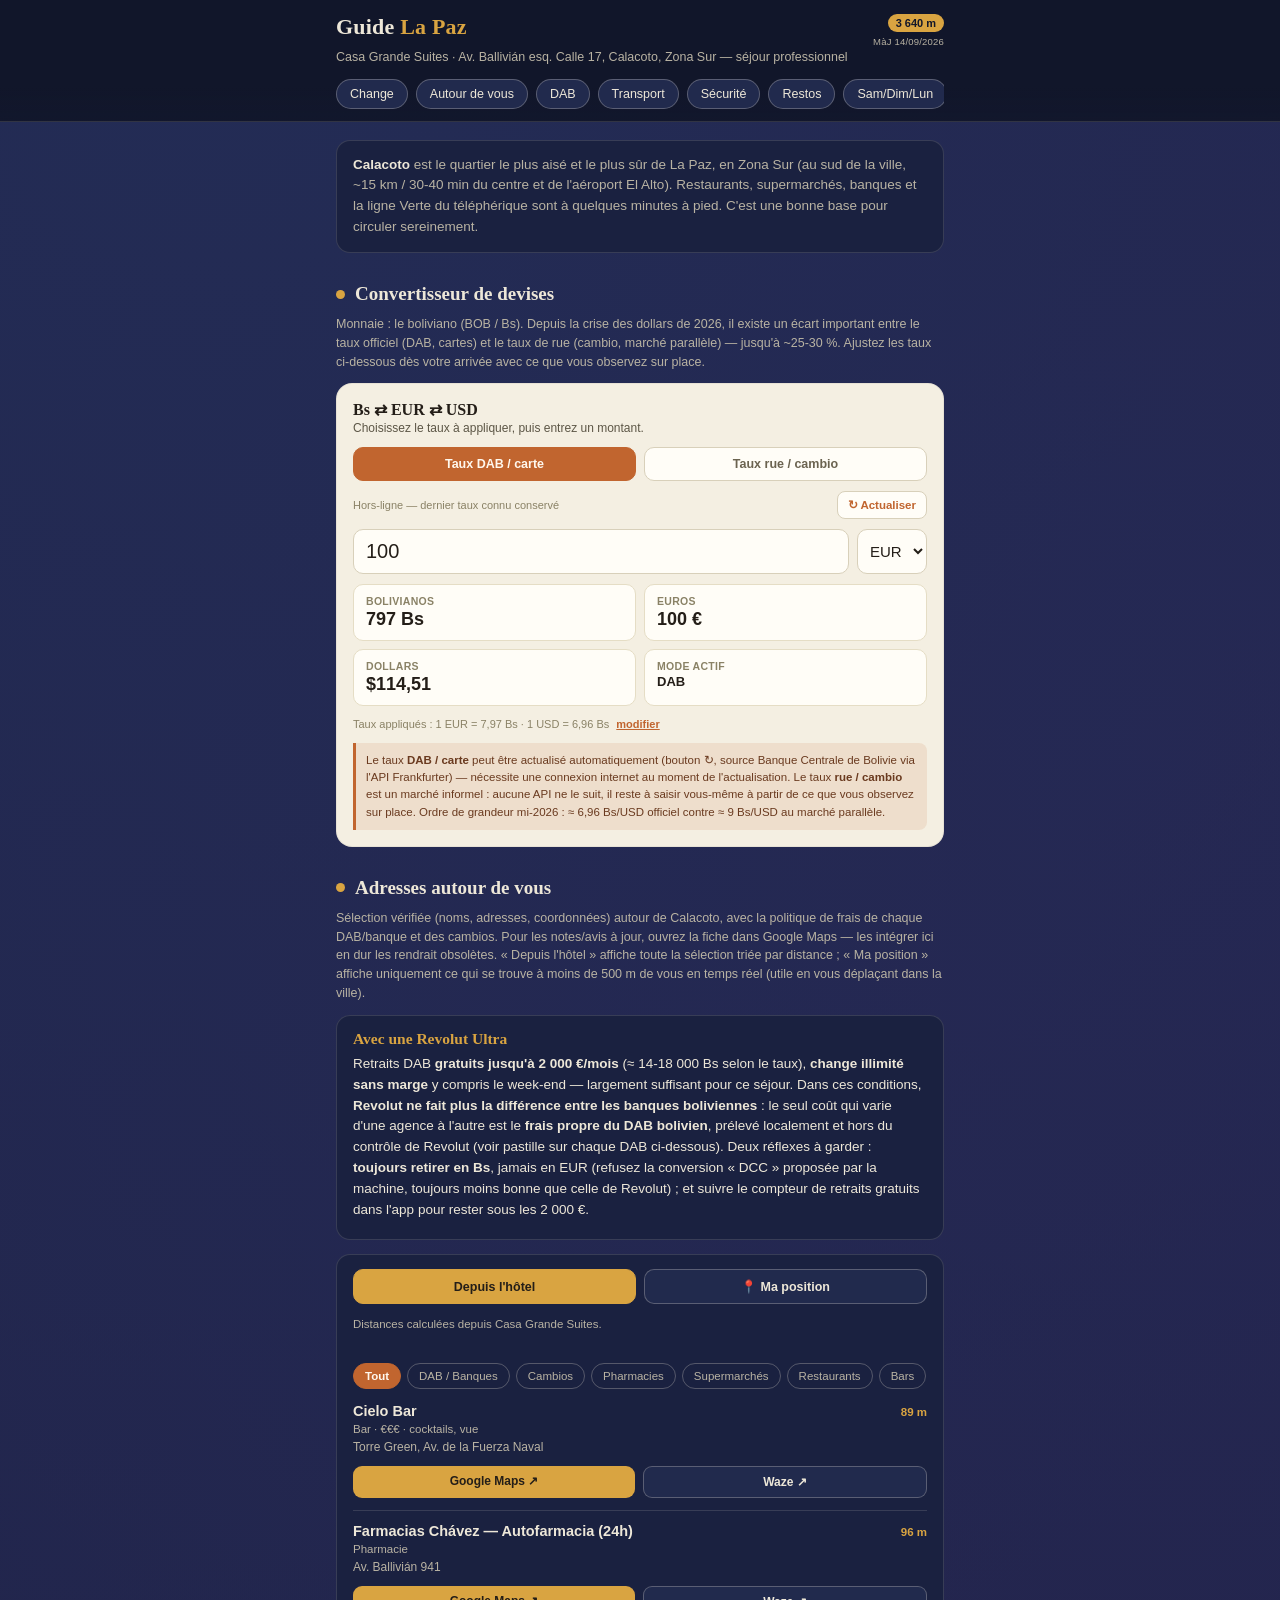
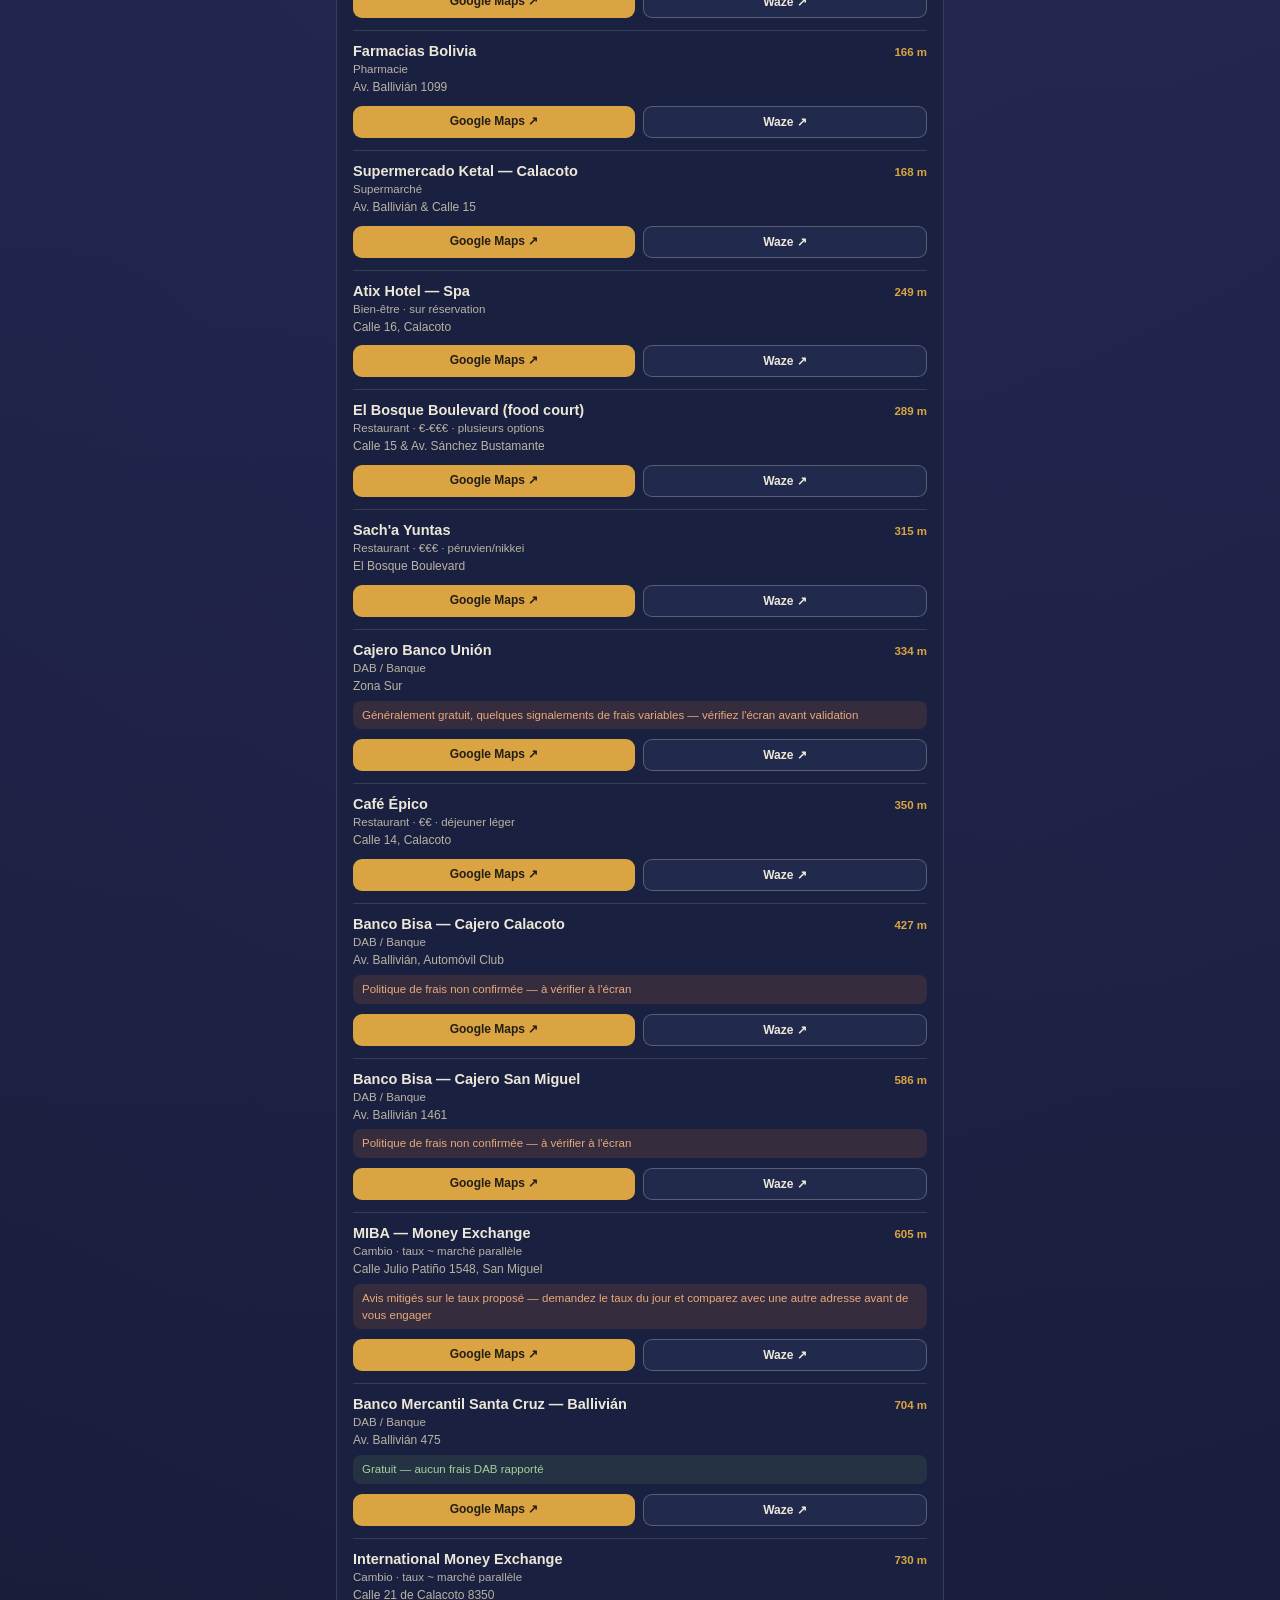
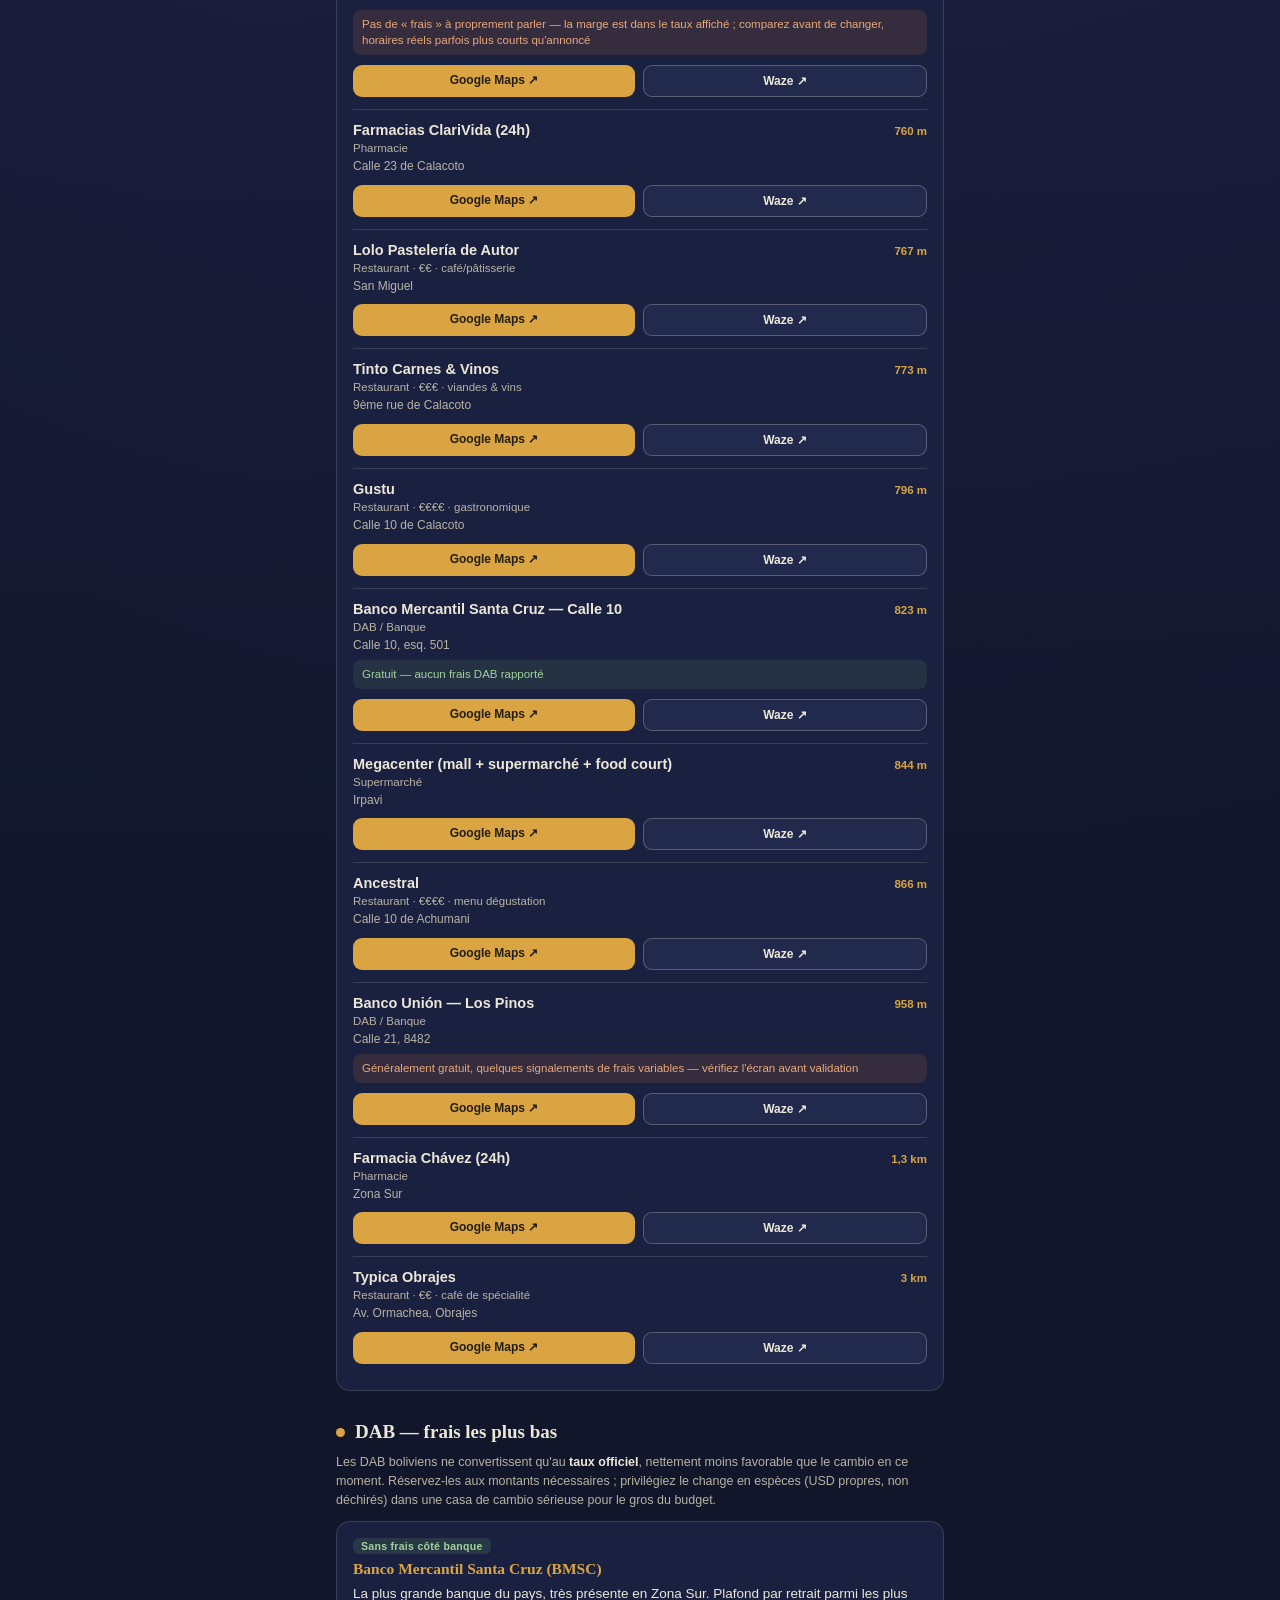
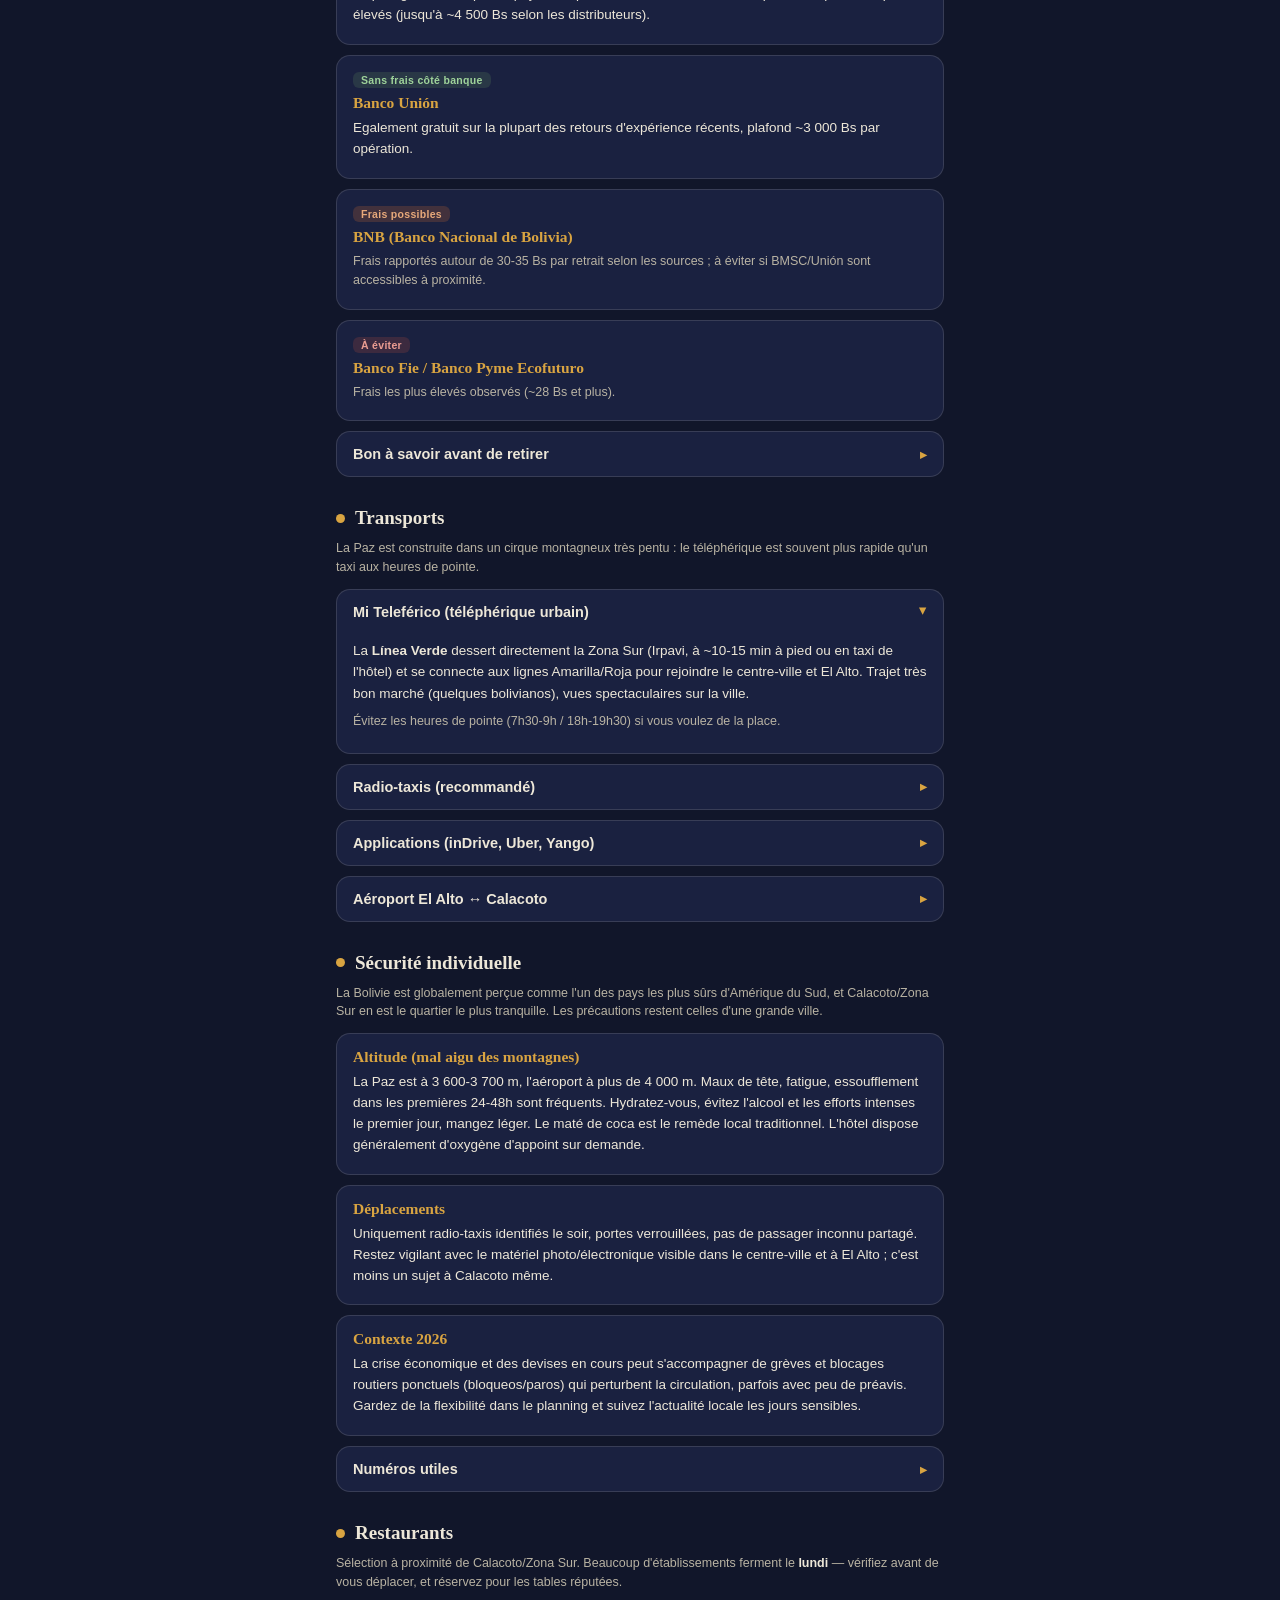
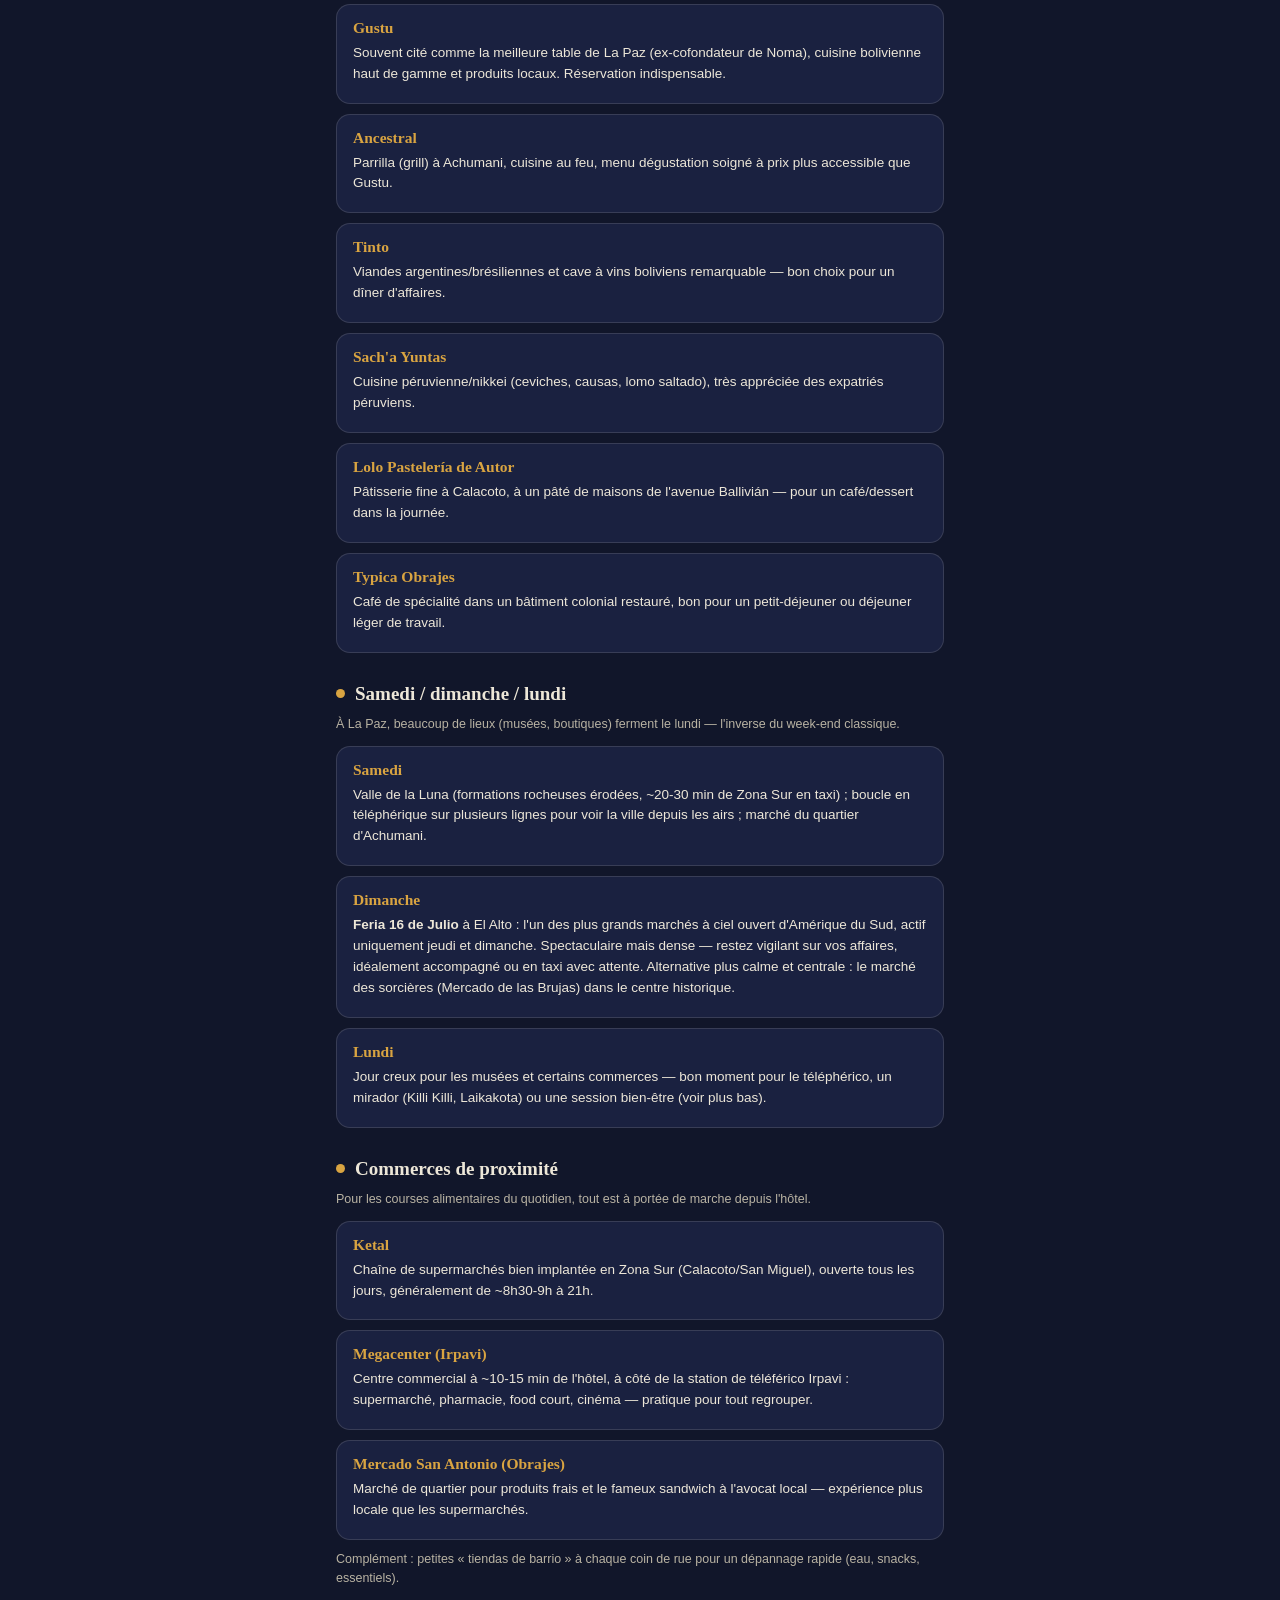
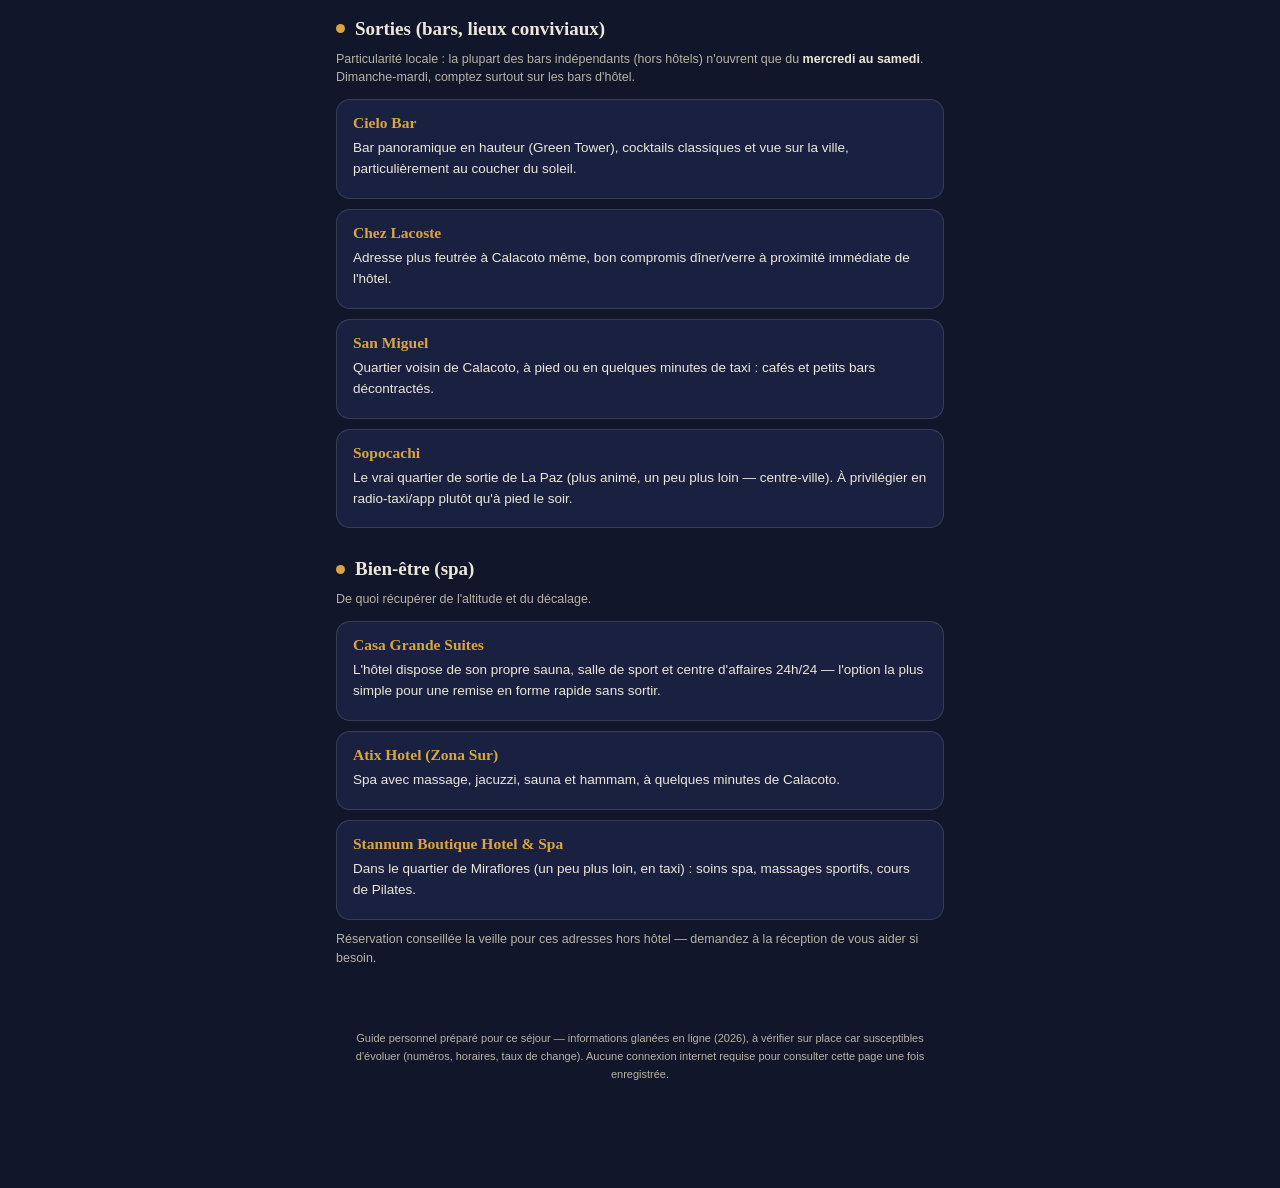
==== commit 995c08fa: "Add files via upload" ====
--- a/index.html
+++ b/index.html
@@ -47,12 +47,16 @@
     border-bottom:1px solid var(--line);
     padding-top:calc(env(safe-area-inset-top,0px) + 14px);
   }
-  .hd-row{display:flex; align-items:baseline; justify-content:space-between; gap:10px;}
+  .hd-row{display:flex; align-items:flex-start; justify-content:space-between; gap:10px;}
   .hd-title{font-size:22px; font-weight:600; letter-spacing:0.2px; color:var(--off); margin:0;}
   .hd-title em{font-style:normal; color:var(--gold);}
+  .hd-right{display:flex; flex-direction:column; align-items:flex-end; gap:4px; flex:0 0 auto;}
   .hd-alt{
     font-size:11px; color:var(--bg); background:var(--gold);
     padding:3px 8px; border-radius:20px; white-space:nowrap; font-weight:700;
+  }
+  .hd-version{
+    font-size:9.5px; color:var(--off-dim); white-space:nowrap; letter-spacing:0.2px;
   }
   .hd-sub{font-size:12.5px; color:var(--off-dim); margin:2px 0 12px; line-height:1.4;}
 
@@ -180,6 +184,7 @@
   .geo-row{display:flex; align-items:center; gap:10px; margin-bottom:6px;}
   .geo-row .geo-status{flex:1; margin:0;}
   .geo-row .sync-btn{flex:0 0 auto; margin-bottom:6px;}
+  .geo-address{font-size:12.5px; color:var(--gold); font-weight:600; margin:-4px 0 12px; line-height:1.4; min-height:16px;}
   .cat-pills{display:flex; gap:6px; overflow-x:auto; padding-bottom:10px; -ms-overflow-style:none; scrollbar-width:none;}
   .cat-pills::-webkit-scrollbar{display:none;}
   .catbtn{
@@ -230,7 +235,10 @@
   <div class="wrap">
     <div class="hd-row">
       <h1 class="hd-title serif">Guide <em>La Paz</em></h1>
-      <span class="hd-alt">3 640 m</span>
+      <div class="hd-right">
+        <span class="hd-alt">3 640 m</span>
+        <span class="hd-version" id="hd-version">MàJ 14/09/2026</span>
+      </div>
     </div>
     <p class="hd-sub">Casa Grande Suites · Av. Ballivián esq. Calle 17, Calacoto, Zona Sur — séjour professionnel</p>
     <nav class="pills">
@@ -321,6 +329,7 @@
         <div class="geo-status" id="geo-status">Distances calculées depuis Casa Grande Suites.</div>
         <button id="btn-refresh-live" class="sync-btn" style="display:none;" onclick="fetchLivePosition()">↻ Actualiser les adresses</button>
       </div>
+      <div class="geo-address" id="geo-address"></div>
 
       <div class="cat-pills" id="cat-pills">
         <button class="catbtn active" data-cat="all" onclick="setCat('all',this)">Tout</button>
@@ -767,10 +776,29 @@
       document.getElementById('ref-live').classList.remove('active');
       document.getElementById('btn-refresh-live').style.display = 'none';
       document.getElementById('geo-status').textContent = 'Distances calculées depuis Casa Grande Suites.';
+      document.getElementById('geo-address').textContent = '';
       renderProx();
       return;
     }
     fetchLivePosition();
+  }
+
+  function reverseGeocode(lat, lon){
+    var addrEl = document.getElementById('geo-address');
+    addrEl.textContent = 'Récupération de l\'adresse…';
+    fetch('https://api.bigdatacloud.net/data/reverse-geocode-client?latitude=' + lat + '&longitude=' + lon + '&localityLanguage=fr')
+      .then(function(r){ if (!r.ok) throw new Error('http'); return r.json(); })
+      .then(function(d){
+        var parts = [];
+        if (d.locality) parts.push(d.locality);
+        if (d.city && d.city !== d.locality) parts.push(d.city);
+        if (d.principalSubdivision && parts.indexOf(d.principalSubdivision) === -1) parts.push(d.principalSubdivision);
+        if (d.countryName) parts.push(d.countryName);
+        addrEl.textContent = parts.length ? '📍 ' + parts.join(', ') : 'Adresse non identifiée pour cette position.';
+      })
+      .catch(function(){
+        addrEl.textContent = 'Adresse indisponible (pas de connexion au moment de la requête) — coordonnées : ' + lat.toFixed(5) + ', ' + lon.toFixed(5);
+      });
   }
 
   function fetchLivePosition(){
@@ -792,6 +820,7 @@
         refreshBtn.style.display = 'inline-block';
         refreshBtn.disabled = false;
         status.textContent = 'Position active · précision ≈ ' + Math.round(pos.coords.accuracy) + ' m · rayon affiché : ' + LIVE_RADIUS + ' m';
+        reverseGeocode(pos.coords.latitude, pos.coords.longitude);
         renderProx();
       },
       function(err){
@@ -808,6 +837,7 @@
         bH.classList.add('active'); bL.classList.remove('active');
         refreshBtn.style.display = 'none';
         refreshBtn.disabled = false;
+        document.getElementById('geo-address').textContent = '';
         ref = {lat:HOTEL.lat, lon:HOTEL.lon};
         renderProx();
       },
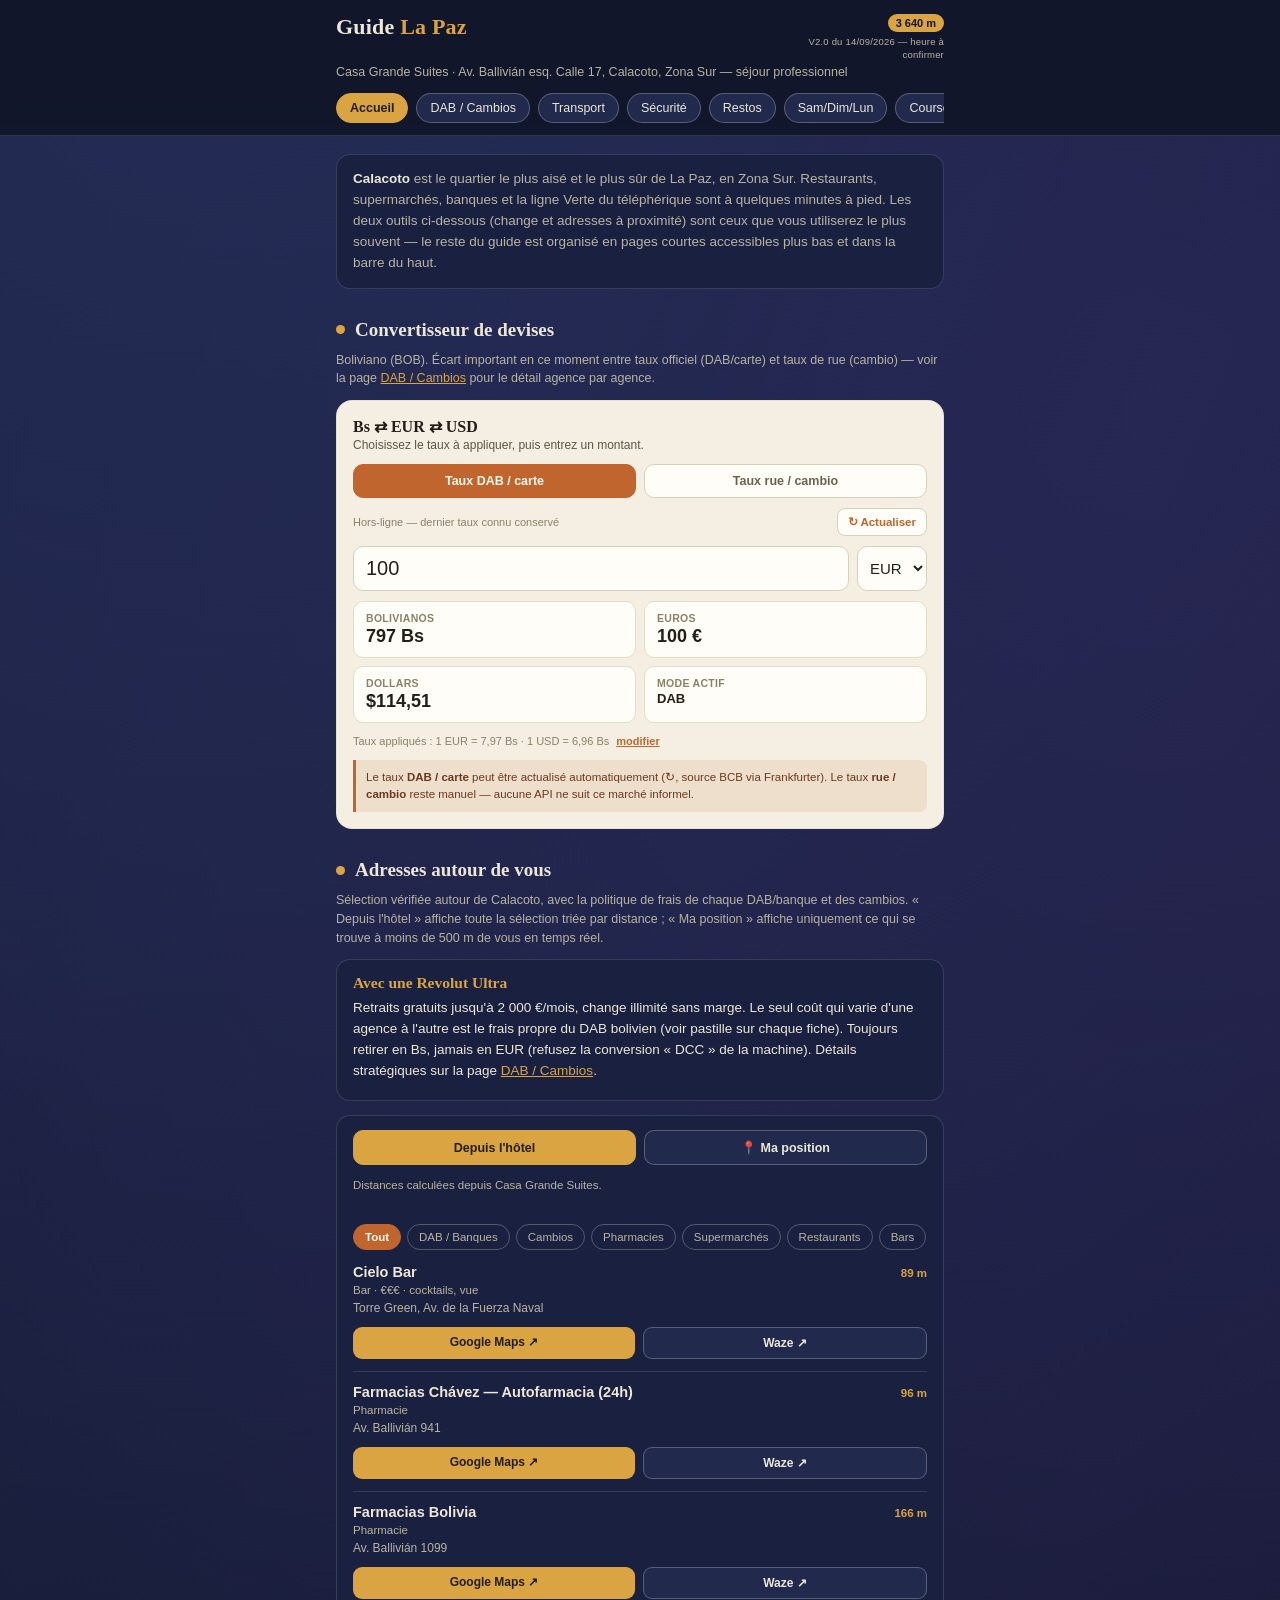
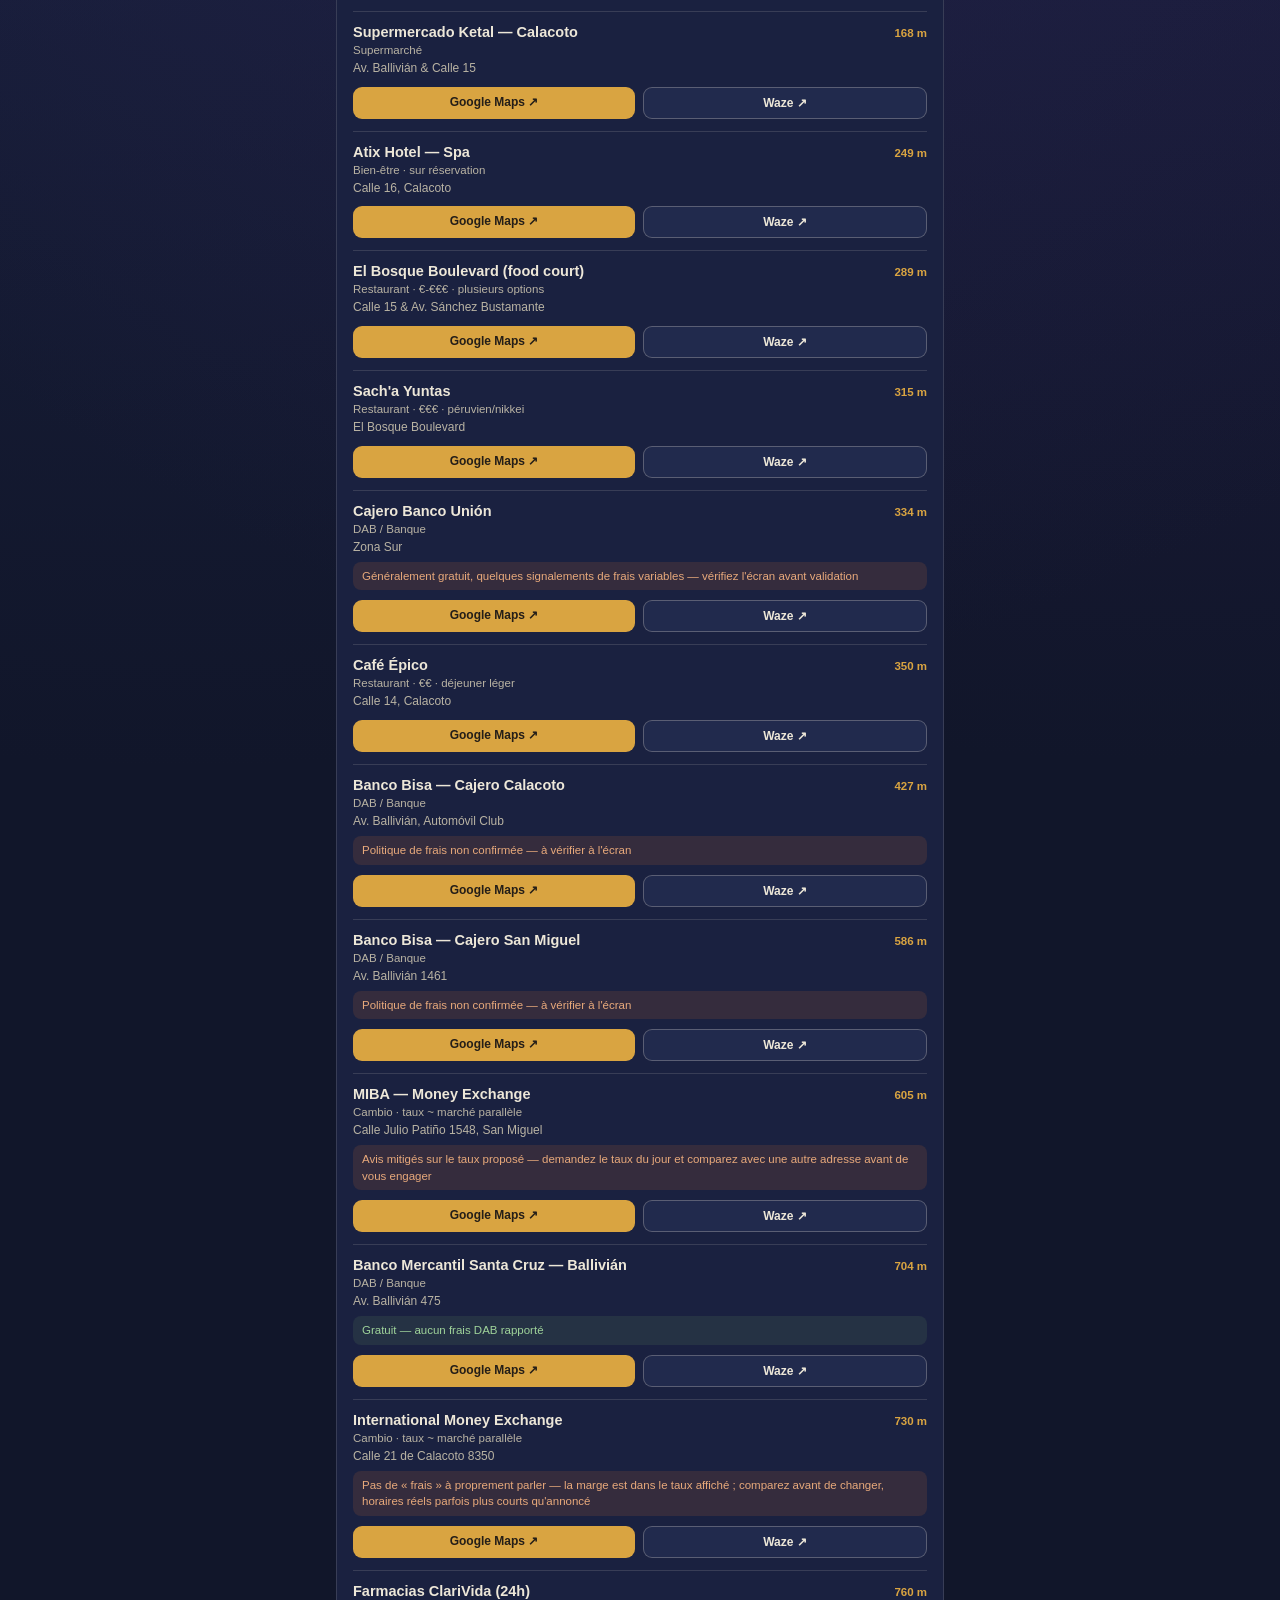
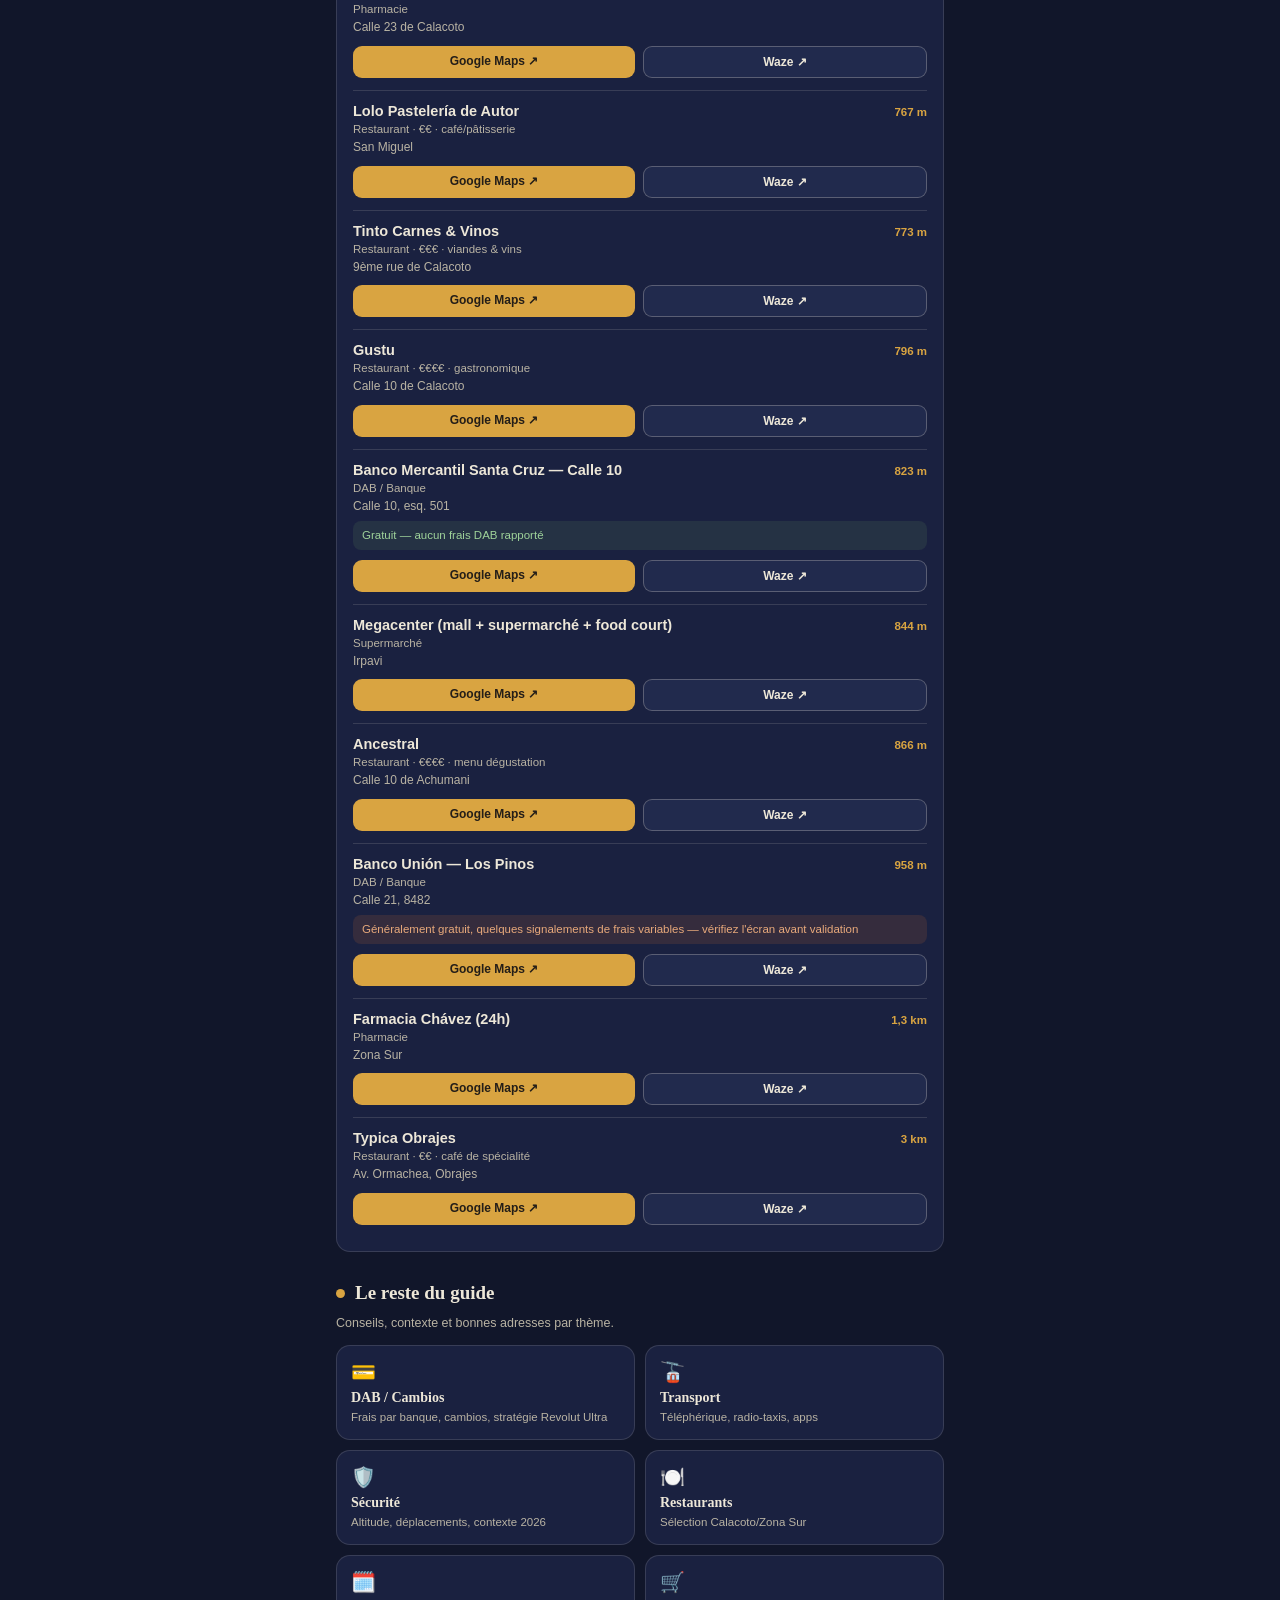
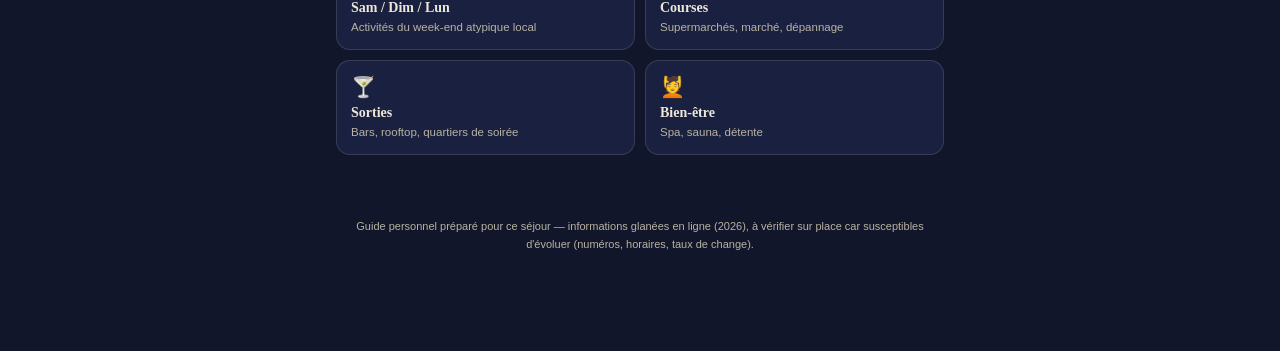
==== commit c6200c73: "Add files via upload" ====
--- a/index.html
+++ b/index.html
@@ -4,230 +4,7 @@
 <meta charset="UTF-8">
 <meta name="viewport" content="width=device-width, initial-scale=1, maximum-scale=1">
 <title>Guide La Paz — Casa Grande Suites</title>
-<style>
-  :root{
-    --bg:#11162a;
-    --bg2:#1a2140;
-    --bg3:#212a4d;
-    --paper:#f4efe2;
-    --gold:#d9a441;
-    --gold-dim:#a9803a;
-    --brick:#c1652f;
-    --ink:#241e18;
-    --off:#ede7d8;
-    --off-dim:#b9b3a3;
-    --line:rgba(237,231,216,0.14);
-    --line-strong:rgba(237,231,216,0.28);
-    --green:#5f8a5a;
-    --red:#b84a3e;
-  }
-  *{box-sizing:border-box;}
-  html,body{margin:0;padding:0;}
-  body{
-    background:
-      radial-gradient(circle at 15% 0%, #232c55 0%, transparent 45%),
-      radial-gradient(circle at 90% 8%, #2a2050 0%, transparent 40%),
-      var(--bg);
-    color:var(--off);
-    font-family:-apple-system,"Segoe UI",Roboto,Helvetica,Arial,sans-serif;
-    -webkit-font-smoothing:antialiased;
-    padding-bottom:64px;
-  }
-  h1,h2,h3,.serif{
-    font-family:"Iowan Old Style","Palatino Linotype",Palatino,Georgia,"Times New Roman",serif;
-  }
-  a{color:var(--gold);}
-  .wrap{max-width:640px;margin:0 auto;padding:0 16px;}
-
-  /* header */
-  header.top{
-    position:sticky; top:0; z-index:40;
-    background:linear-gradient(180deg, var(--bg) 70%, rgba(17,22,42,0.94) 100%);
-    backdrop-filter:blur(6px);
-    border-bottom:1px solid var(--line);
-    padding-top:calc(env(safe-area-inset-top,0px) + 14px);
-  }
-  .hd-row{display:flex; align-items:flex-start; justify-content:space-between; gap:10px;}
-  .hd-title{font-size:22px; font-weight:600; letter-spacing:0.2px; color:var(--off); margin:0;}
-  .hd-title em{font-style:normal; color:var(--gold);}
-  .hd-right{display:flex; flex-direction:column; align-items:flex-end; gap:4px; flex:0 0 auto;}
-  .hd-alt{
-    font-size:11px; color:var(--bg); background:var(--gold);
-    padding:3px 8px; border-radius:20px; white-space:nowrap; font-weight:700;
-  }
-  .hd-version{
-    font-size:9.5px; color:var(--off-dim); white-space:nowrap; letter-spacing:0.2px;
-  }
-  .hd-sub{font-size:12.5px; color:var(--off-dim); margin:2px 0 12px; line-height:1.4;}
-
-  nav.pills{
-    display:flex; gap:8px; overflow-x:auto; padding-bottom:12px;
-    -ms-overflow-style:none; scrollbar-width:none;
-  }
-  nav.pills::-webkit-scrollbar{display:none;}
-  nav.pills a{
-    flex:0 0 auto; text-decoration:none; font-size:12.5px; color:var(--off);
-    background:var(--bg3); border:1px solid var(--line-strong);
-    padding:7px 13px; border-radius:20px; white-space:nowrap;
-  }
-  nav.pills a:active{background:var(--gold); color:var(--ink); border-color:var(--gold);}
-
-  /* hero note */
-  .hero{
-    margin:18px 0 6px; padding:14px 16px; border-radius:14px;
-    background:var(--bg2); border:1px solid var(--line);
-  }
-  .hero p{margin:0; font-size:13.5px; line-height:1.55; color:var(--off-dim);}
-  .hero strong{color:var(--off);}
-
-  section{margin-top:30px; scroll-margin-top:170px;}
-  .sec-head{display:flex; align-items:center; gap:10px; margin-bottom:10px;}
-  .sec-dot{
-    width:9px; height:9px; border-radius:50%; background:var(--gold); flex:0 0 auto;
-  }
-  .sec-head h2{margin:0; font-size:19px; font-weight:600; color:var(--off);}
-  .sec-lede{font-size:12.5px; color:var(--off-dim); margin:0 0 12px; line-height:1.5;}
-
-  .card{
-    background:var(--bg2); border:1px solid var(--line);
-    border-radius:14px; padding:14px 16px; margin-bottom:10px;
-  }
-  .card h3{margin:0 0 6px; font-size:15.5px; color:var(--gold); font-weight:600;}
-  .card p{margin:4px 0; font-size:13.5px; line-height:1.55; color:var(--off);}
-  .card p.muted{color:var(--off-dim); font-size:12.5px;}
-  .tag{
-    display:inline-block; font-size:10.5px; font-weight:700; letter-spacing:0.3px;
-    padding:2px 8px; border-radius:6px; margin:0 6px 6px 0;
-  }
-  .tag.ok{background:rgba(95,138,90,0.22); color:#9fd39a;}
-  .tag.warn{background:rgba(193,101,47,0.24); color:#e8a97b;}
-  .tag.no{background:rgba(184,74,62,0.22); color:#eb9d92;}
-
-  details{
-    background:var(--bg2); border:1px solid var(--line); border-radius:14px;
-    margin-bottom:10px; overflow:hidden;
-  }
-  details summary{
-    list-style:none; cursor:pointer; padding:14px 16px; font-size:14.5px;
-    font-weight:600; color:var(--off); display:flex; justify-content:space-between; align-items:center;
-    gap:10px;
-  }
-  details summary::-webkit-details-marker{display:none;}
-  details summary .arrow{color:var(--gold); font-size:13px; transition:transform .15s ease; flex:0 0 auto;}
-  details[open] summary .arrow{transform:rotate(90deg);}
-  details .dcontent{padding:0 16px 16px;}
-  details .dcontent p{margin:6px 0; font-size:13.5px; line-height:1.6; color:var(--off);}
-  details .dcontent p.muted{color:var(--off-dim); font-size:12.5px;}
-  details .dcontent ul{margin:6px 0; padding-left:18px;}
-  details .dcontent li{font-size:13.5px; line-height:1.6; margin-bottom:4px;}
-  details .dcontent a.phone{
-    display:inline-block; margin:3px 6px 3px 0; padding:6px 11px; border-radius:8px;
-    background:var(--bg3); border:1px solid var(--line-strong); color:var(--gold);
-    text-decoration:none; font-size:13px; font-weight:600;
-  }
-
-  hr.soft{border:none; border-top:1px solid var(--line); margin:10px 0;}
-
-  /* currency converter */
-  .conv{
-    background:var(--paper); color:var(--ink); border-radius:16px; padding:16px;
-    border:1px solid rgba(0,0,0,0.06);
-  }
-  .conv h3{margin:0 0 2px; font-size:16px; color:var(--ink);}
-  .conv .sub{font-size:12px; color:#5c5646; margin:0 0 12px;}
-  .row-amt{display:flex; gap:8px; margin-bottom:10px;}
-  .row-amt input[type=number]{
-    flex:1; font-size:20px; padding:10px 12px; border-radius:10px;
-    border:1px solid #d8d0ba; background:#fffdf7; color:var(--ink); min-width:0;
-  }
-  .row-amt select{
-    font-size:15px; padding:10px 8px; border-radius:10px; border:1px solid #d8d0ba;
-    background:#fffdf7; color:var(--ink);
-  }
-  .toggle{display:flex; gap:8px; margin-bottom:12px;}
-  .toggle button{
-    flex:1; padding:9px 6px; font-size:12.5px; font-weight:700; border-radius:10px;
-    border:1px solid #d8d0ba; background:#fffdf7; color:#6b6350; cursor:pointer;
-  }
-  .toggle button.active{background:var(--brick); color:#fff8ee; border-color:var(--brick);}
-  .results{display:grid; grid-template-columns:1fr 1fr; gap:8px; margin-bottom:10px;}
-  .res-box{
-    background:#fffdf7; border:1px solid #e5ddc5; border-radius:10px; padding:10px 12px;
-  }
-  .res-box .lbl{font-size:10.5px; letter-spacing:0.3px; color:#8a8266; font-weight:700;}
-  .res-box .val{font-size:18px; font-weight:700; color:var(--ink); margin-top:2px;}
-  .rates{font-size:11px; color:#8a8266; line-height:1.5;}
-  .rates button.edit{
-    background:none; border:none; color:var(--brick); font-weight:700; font-size:11px;
-    text-decoration:underline; cursor:pointer; padding:0; margin-left:4px;
-  }
-  .rate-edit{display:none; margin-top:8px; gap:8px;}
-  .rate-edit.show{display:flex;}
-  .sync-row{
-    display:flex; align-items:center; justify-content:space-between; gap:8px;
-    margin:-2px 0 10px; font-size:11px; color:#8a8266;
-  }
-  .sync-row #sync-status{flex:1; line-height:1.4;}
-  .sync-btn{
-    flex:0 0 auto; background:#fffdf7; border:1px solid #d8d0ba; color:var(--brick);
-    font-weight:700; font-size:11.5px; padding:6px 10px; border-radius:8px; cursor:pointer;
-  }
-  .sync-btn:disabled{opacity:0.5;}
-
-  /* proximite */
-  .prox-box{background:var(--bg2); border:1px solid var(--line); border-radius:14px; padding:14px 16px;}
-  .prox-box .toggle button{
-    background:var(--bg3); color:var(--off); border-color:var(--line-strong);
-  }
-  .prox-box .toggle button.active{background:var(--gold); color:var(--ink); border-color:var(--gold);}
-  .geo-status{font-size:11.5px; color:var(--off-dim); margin:2px 0 12px; line-height:1.5; min-height:16px;}
-  .geo-row{display:flex; align-items:center; gap:10px; margin-bottom:6px;}
-  .geo-row .geo-status{flex:1; margin:0;}
-  .geo-row .sync-btn{flex:0 0 auto; margin-bottom:6px;}
-  .geo-address{font-size:12.5px; color:var(--gold); font-weight:600; margin:-4px 0 12px; line-height:1.4; min-height:16px;}
-  .cat-pills{display:flex; gap:6px; overflow-x:auto; padding-bottom:10px; -ms-overflow-style:none; scrollbar-width:none;}
-  .cat-pills::-webkit-scrollbar{display:none;}
-  .catbtn{
-    flex:0 0 auto; font-size:11.5px; padding:6px 11px; border-radius:16px;
-    background:transparent; border:1px solid var(--line-strong); color:var(--off-dim); white-space:nowrap;
-  }
-  .catbtn.active{background:var(--brick); border-color:var(--brick); color:#fff8ee; font-weight:700;}
-  .place{
-    border-top:1px solid var(--line); padding:12px 0; display:flex; flex-direction:column; gap:4px;
-  }
-  .place:first-child{border-top:none; padding-top:4px;}
-  .place-top{display:flex; justify-content:space-between; align-items:baseline; gap:8px;}
-  .place-name{font-size:14.5px; font-weight:600; color:var(--off);}
-  .place-dist{font-size:11.5px; color:var(--gold); font-weight:700; white-space:nowrap; flex:0 0 auto;}
-  .place-meta{font-size:11.5px; color:var(--off-dim);}
-  .place-addr{font-size:12px; color:var(--off-dim); line-height:1.4;}
-  .place-fee{
-    font-size:11.5px; line-height:1.45; padding:6px 9px; border-radius:8px; margin-top:2px;
-  }
-  .place-fee.ok{background:rgba(95,138,90,0.16); color:#9fd39a;}
-  .place-fee.warn{background:rgba(193,101,47,0.16); color:#e8a97b;}
-  .place-actions{display:flex; gap:8px; margin-top:6px;}
-  .place-actions a{
-    flex:1; text-align:center; text-decoration:none; font-size:12px; font-weight:700;
-    padding:8px 6px; border-radius:9px;
-  }
-  .place-actions a.gmaps{background:var(--gold); color:var(--ink);}
-  .place-actions a.waze{background:var(--bg3); color:var(--off); border:1px solid var(--line-strong);}
-  .no-results{font-size:12.5px; color:var(--off-dim); padding:10px 0;}
-  .rate-edit label{flex:1; font-size:11px; color:#5c5646;}
-  .rate-edit input{
-    width:100%; margin-top:3px; padding:6px 8px; border-radius:8px; border:1px solid #d8d0ba;
-    font-size:13px; background:#fffdf7; color:var(--ink);
-  }
-  .conv .warn-line{
-    margin-top:10px; padding:9px 10px; background:rgba(193,101,47,0.12);
-    border-left:3px solid var(--brick); border-radius:0 8px 8px 0; font-size:11.5px;
-    line-height:1.5; color:#6a3a1f;
-  }
-
-  footer{margin-top:34px; padding:18px 0 30px; text-align:center;}
-  footer p{font-size:11px; color:var(--off-dim); line-height:1.6;}
-</style>
+<link rel="stylesheet" href="style.css">
 </head>
 <body>
 
@@ -237,21 +14,22 @@
       <h1 class="hd-title serif">Guide <em>La Paz</em></h1>
       <div class="hd-right">
         <span class="hd-alt">3 640 m</span>
-        <span class="hd-version" id="hd-version">MàJ 14/09/2026</span>
+        <!-- À chaque nouvelle livraison : incrémenter le numéro de version,
+             et reporter ici l'heure affichée sur la carte du fichier téléchargé. -->
+        <span class="hd-version" id="hd-version">V2.0 du 14/09/2026 — heure à confirmer</span>
       </div>
     </div>
     <p class="hd-sub">Casa Grande Suites · Av. Ballivián esq. Calle 17, Calacoto, Zona Sur — séjour professionnel</p>
     <nav class="pills">
-      <a href="#change">Change</a>
-      <a href="#proximite">Autour de vous</a>
-      <a href="#dab">DAB</a>
-      <a href="#transport">Transport</a>
-      <a href="#securite">Sécurité</a>
-      <a href="#restos">Restos</a>
-      <a href="#weekend">Sam/Dim/Lun</a>
-      <a href="#courses">Courses</a>
-      <a href="#sorties">Sorties</a>
-      <a href="#bienetre">Bien-être</a>
+      <a href="index.html" data-page="index.html">Accueil</a>
+      <a href="dab.html" data-page="dab.html">DAB / Cambios</a>
+      <a href="transport.html" data-page="transport.html">Transport</a>
+      <a href="securite.html" data-page="securite.html">Sécurité</a>
+      <a href="restos.html" data-page="restos.html">Restos</a>
+      <a href="weekend.html" data-page="weekend.html">Sam/Dim/Lun</a>
+      <a href="courses.html" data-page="courses.html">Courses</a>
+      <a href="sorties.html" data-page="sorties.html">Sorties</a>
+      <a href="bienetre.html" data-page="bienetre.html">Bien-être</a>
     </nav>
   </div>
 </header>
@@ -259,13 +37,13 @@
 <div class="wrap">
 
   <div class="hero">
-    <p><strong>Calacoto</strong> est le quartier le plus aisé et le plus sûr de La Paz, en Zona Sur (au sud de la ville, ~15 km / 30-40 min du centre et de l'aéroport El Alto). Restaurants, supermarchés, banques et la ligne Verte du téléphérique sont à quelques minutes à pied. C'est une bonne base pour circuler sereinement.</p>
+    <p><strong>Calacoto</strong> est le quartier le plus aisé et le plus sûr de La Paz, en Zona Sur. Restaurants, supermarchés, banques et la ligne Verte du téléphérique sont à quelques minutes à pied. Les deux outils ci-dessous (change et adresses à proximité) sont ceux que vous utiliserez le plus souvent — le reste du guide est organisé en pages courtes accessibles plus bas et dans la barre du haut.</p>
   </div>
 
   <!-- CONVERTISSEUR -->
   <section id="change">
     <div class="sec-head"><span class="sec-dot"></span><h2 class="serif">Convertisseur de devises</h2></div>
-    <p class="sec-lede">Monnaie : le boliviano (BOB / Bs). Depuis la crise des dollars de 2026, il existe un écart important entre le taux officiel (DAB, cartes) et le taux de rue (cambio, marché parallèle) — jusqu'à ~25-30 %. Ajustez les taux ci-dessous dès votre arrivée avec ce que vous observez sur place.</p>
+    <p class="sec-lede">Boliviano (BOB). Écart important en ce moment entre taux officiel (DAB/carte) et taux de rue (cambio) — voir la page <a href="dab.html">DAB / Cambios</a> pour le détail agence par agence.</p>
 
     <div class="conv">
       <h3>Bs ⇄ EUR ⇄ USD</h3>
@@ -306,18 +84,18 @@
         <label>1 USD = ... Bs<input type="number" id="rate-usd" step="0.01" oninput="calc()"></label>
       </div>
 
-      <div class="warn-line">Le taux <strong>DAB / carte</strong> peut être actualisé automatiquement (bouton ↻, source Banque Centrale de Bolivie via l'API Frankfurter) — nécessite une connexion internet au moment de l'actualisation. Le taux <strong>rue / cambio</strong> est un marché informel : aucune API ne le suit, il reste à saisir vous-même à partir de ce que vous observez sur place. Ordre de grandeur mi-2026 : ≈ 6,96 Bs/USD officiel contre ≈ 9 Bs/USD au marché parallèle.</div>
+      <div class="warn-line">Le taux <strong>DAB / carte</strong> peut être actualisé automatiquement (↻, source BCB via Frankfurter). Le taux <strong>rue / cambio</strong> reste manuel — aucune API ne suit ce marché informel.</div>
     </div>
   </section>
 
   <!-- PROXIMITE -->
   <section id="proximite">
     <div class="sec-head"><span class="sec-dot"></span><h2 class="serif">Adresses autour de vous</h2></div>
-    <p class="sec-lede">Sélection vérifiée (noms, adresses, coordonnées) autour de Calacoto, avec la politique de frais de chaque DAB/banque et des cambios. Pour les notes/avis à jour, ouvrez la fiche dans Google Maps — les intégrer ici en dur les rendrait obsolètes. « Depuis l'hôtel » affiche toute la sélection triée par distance ; « Ma position » affiche uniquement ce qui se trouve à moins de 500 m de vous en temps réel (utile en vous déplaçant dans la ville).</p>
+    <p class="sec-lede">Sélection vérifiée autour de Calacoto, avec la politique de frais de chaque DAB/banque et des cambios. « Depuis l'hôtel » affiche toute la sélection triée par distance ; « Ma position » affiche uniquement ce qui se trouve à moins de 500 m de vous en temps réel.</p>
 
     <div class="card" style="margin-bottom:14px;">
       <h3>Avec une Revolut Ultra</h3>
-      <p>Retraits DAB <strong>gratuits jusqu'à 2 000 €/mois</strong> (≈ 14-18 000 Bs selon le taux), <strong>change illimité sans marge</strong> y compris le week-end — largement suffisant pour ce séjour. Dans ces conditions, <strong>Revolut ne fait plus la différence entre les banques boliviennes</strong> : le seul coût qui varie d'une agence à l'autre est le <strong>frais propre du DAB bolivien</strong>, prélevé localement et hors du contrôle de Revolut (voir pastille sur chaque DAB ci-dessous). Deux réflexes à garder : <strong>toujours retirer en Bs</strong>, jamais en EUR (refusez la conversion « DCC » proposée par la machine, toujours moins bonne que celle de Revolut) ; et suivre le compteur de retraits gratuits dans l'app pour rester sous les 2 000 €.</p>
+      <p>Retraits gratuits jusqu'à 2 000 €/mois, change illimité sans marge. Le seul coût qui varie d'une agence à l'autre est le frais propre du DAB bolivien (voir pastille sur chaque fiche). Toujours retirer en Bs, jamais en EUR (refusez la conversion « DCC » de la machine). Détails stratégiques sur la page <a href="dab.html">DAB / Cambios</a>.</p>
     </div>
 
     <div class="prox-box">
@@ -346,507 +124,28 @@
     </div>
   </section>
 
-  <!-- DAB -->
-  <section id="dab">
-    <div class="sec-head"><span class="sec-dot"></span><h2 class="serif">DAB — frais les plus bas</h2></div>
-    <p class="sec-lede">Les DAB boliviens ne convertissent qu'au <strong style="color:var(--off)">taux officiel</strong>, nettement moins favorable que le cambio en ce moment. Réservez-les aux montants nécessaires ; privilégiez le change en espèces (USD propres, non déchirés) dans une casa de cambio sérieuse pour le gros du budget.</p>
-
-    <div class="card">
-      <span class="tag ok">Sans frais côté banque</span>
-      <h3>Banco Mercantil Santa Cruz (BMSC)</h3>
-      <p>La plus grande banque du pays, très présente en Zona Sur. Plafond par retrait parmi les plus élevés (jusqu'à ~4 500 Bs selon les distributeurs).</p>
-    </div>
-    <div class="card">
-      <span class="tag ok">Sans frais côté banque</span>
-      <h3>Banco Unión</h3>
-      <p>Egalement gratuit sur la plupart des retours d'expérience récents, plafond ~3 000 Bs par opération.</p>
-    </div>
-    <div class="card">
-      <span class="tag warn">Frais possibles</span>
-      <h3>BNB (Banco Nacional de Bolivia)</h3>
-      <p class="muted">Frais rapportés autour de 30-35 Bs par retrait selon les sources ; à éviter si BMSC/Unión sont accessibles à proximité.</p>
-    </div>
-    <div class="card">
-      <span class="tag no">À éviter</span>
-      <h3>Banco Fie / Banco Pyme Ecofuturo</h3>
-      <p class="muted">Frais les plus élevés observés (~28 Bs et plus).</p>
-    </div>
-
-    <details>
-      <summary>Bon à savoir avant de retirer <span class="arrow">▸</span></summary>
-      <div class="dcontent">
-        <ul>
-          <li>Votre propre banque en France facture presque toujours en plus une commission de retrait à l'étranger (part fixe + %) — c'est elle qui pèse le plus, pas le DAB bolivien.</li>
-          <li><strong>Avec une carte Revolut Ultra</strong> : retraits gratuits jusqu'à 2 000 €/mois et change illimité sans marge (y compris le week-end) — donc l'essentiel du coût vient uniquement du frais propre du DAB bolivien, pas de la carte. Retirez toujours en bolivianos, jamais dans une conversion « en euros » proposée par la machine (DCC) : le taux de Revolut est meilleur.</li>
-          <li>Plafonds courants : 2 000 à 3 500 Bs par transaction (parfois plus chez BMSC). Vous pouvez généralement enchaîner plusieurs retraits.</li>
-          <li>PIN à 4 chiffres uniquement — configurez-le avant de partir si le vôtre est plus long.</li>
-          <li>DAB largement disponibles à Calacoto (Av. Ballivián) et au centre commercial Megacenter (Irpavi, à quelques minutes de l'hôtel). La politique de frais agence par agence est détaillée dans <a href="#proximite">Adresses autour de vous</a>.</li>
-          <li>Gardez du cash sur vous : les paiements par carte restent aléatoires hors hôtels/restaurants haut de gamme.</li>
-        </ul>
-      </div>
-    </details>
-  </section>
-
-  <!-- TRANSPORT -->
-  <section id="transport">
-    <div class="sec-head"><span class="sec-dot"></span><h2 class="serif">Transports</h2></div>
-    <p class="sec-lede">La Paz est construite dans un cirque montagneux très pentu : le téléphérique est souvent plus rapide qu'un taxi aux heures de pointe.</p>
-
-    <details open>
-      <summary>Mi Teleférico (téléphérique urbain) <span class="arrow">▸</span></summary>
-      <div class="dcontent">
-        <p>La <strong>Línea Verde</strong> dessert directement la Zona Sur (Irpavi, à ~10-15 min à pied ou en taxi de l'hôtel) et se connecte aux lignes Amarilla/Roja pour rejoindre le centre-ville et El Alto. Trajet très bon marché (quelques bolivianos), vues spectaculaires sur la ville.</p>
-        <p class="muted">Évitez les heures de pointe (7h30-9h / 18h-19h30) si vous voulez de la place.</p>
-      </div>
-    </details>
-
-    <details>
-      <summary>Radio-taxis (recommandé) <span class="arrow">▸</span></summary>
-      <div class="dcontent">
-        <p>Les <strong>radio-taxis</strong> (réservés par téléphone, logo + numéro peint sur le toit) sont la option la plus sûre pour se déplacer, de jour comme de nuit. Confirmez le prix avant de monter (pas de compteur). Évitez les taxis hélés dans la rue sans identification visible, surtout le soir.</p>
-        <p class="muted">Numéros couramment cités pour la Zona Sur (à faire confirmer par la réception de l'hôtel, ces numéros changent) :</p>
-        <a class="phone" href="tel:+59122794747">Servimovil Sur · 2794747</a>
-        <a class="phone" href="tel:+59122771717">Magnífico · 2771717</a>
-        <a class="phone" href="tel:+59122711717">Achumani · 2711717</a>
-        <p class="muted">Le plus simple : demandez à la réception de Casa Grande Suites d'appeler un radio-taxi de confiance — c'est une pratique normale et attendue.</p>
-      </div>
-    </details>
-
-    <details>
-      <summary>Applications (inDrive, Uber, Yango) <span class="arrow">▸</span></summary>
-      <div class="dcontent">
-        <ul>
-          <li><strong>inDrive</strong> — l'app dominante en Bolivie : vous proposez un prix, le chauffeur peut contre-proposer. Proposez légèrement en dessous de votre budget pour laisser de la marge.</li>
-          <li><strong>Uber</strong> — disponible à La Paz, prix fixe, mais disponibilité de chauffeurs plus limitée hors heures de pointe.</li>
-          <li><strong>Yango</strong> — alternative en croissance, prix affiché à l'avance.</li>
-        </ul>
-      </div>
-    </details>
-
-    <details>
-      <summary>Aéroport El Alto ↔ Calacoto <span class="arrow">▸</span></summary>
-      <div class="dcontent">
-        <p>Environ 40 minutes de route depuis l'aéroport (altitude encore supérieure, ~4 050 m). Faites organiser un transfert par l'hôtel ou prenez un radio-taxi/app directement au terminal plutôt qu'un taxi non identifié.</p>
-      </div>
-    </details>
-  </section>
-
-  <!-- SECURITE -->
-  <section id="securite">
-    <div class="sec-head"><span class="sec-dot"></span><h2 class="serif">Sécurité individuelle</h2></div>
-    <p class="sec-lede">La Bolivie est globalement perçue comme l'un des pays les plus sûrs d'Amérique du Sud, et Calacoto/Zona Sur en est le quartier le plus tranquille. Les précautions restent celles d'une grande ville.</p>
-
-    <div class="card">
-      <h3>Altitude (mal aigu des montagnes)</h3>
-      <p>La Paz est à 3 600-3 700 m, l'aéroport à plus de 4 000 m. Maux de tête, fatigue, essoufflement dans les premières 24-48h sont fréquents. Hydratez-vous, évitez l'alcool et les efforts intenses le premier jour, mangez léger. Le maté de coca est le remède local traditionnel. L'hôtel dispose généralement d'oxygène d'appoint sur demande.</p>
-    </div>
-
-    <div class="card">
-      <h3>Déplacements</h3>
-      <p>Uniquement radio-taxis identifiés le soir, portes verrouillées, pas de passager inconnu partagé. Restez vigilant avec le matériel photo/électronique visible dans le centre-ville et à El Alto ; c'est moins un sujet à Calacoto même.</p>
-    </div>
-
-    <div class="card">
-      <h3>Contexte 2026</h3>
-      <p>La crise économique et des devises en cours peut s'accompagner de grèves et blocages routiers ponctuels (bloqueos/paros) qui perturbent la circulation, parfois avec peu de préavis. Gardez de la flexibilité dans le planning et suivez l'actualité locale les jours sensibles.</p>
-    </div>
-
-    <details>
-      <summary>Numéros utiles <span class="arrow">▸</span></summary>
-      <div class="dcontent">
-        <a class="phone" href="tel:110">Police · 110</a>
-        <a class="phone" href="tel:118">Urgences / ambulance · 118</a>
-        <p class="muted">Confirmez ces numéros et celui de la Police touristique (Politur) auprès de la réception à l'arrivée — susceptibles d'évoluer. Gardez une copie numérique de votre passeport et utilisez le coffre de la chambre.</p>
-      </div>
-    </details>
-  </section>
-
-  <!-- RESTOS -->
-  <section id="restos">
-    <div class="sec-head"><span class="sec-dot"></span><h2 class="serif">Restaurants</h2></div>
-    <p class="sec-lede">Sélection à proximité de Calacoto/Zona Sur. Beaucoup d'établissements ferment le <strong style="color:var(--off)">lundi</strong> — vérifiez avant de vous déplacer, et réservez pour les tables réputées.</p>
-
-    <div class="card">
-      <h3>Gustu</h3>
-      <p>Souvent cité comme la meilleure table de La Paz (ex-cofondateur de Noma), cuisine bolivienne haut de gamme et produits locaux. Réservation indispensable.</p>
-    </div>
-    <div class="card">
-      <h3>Ancestral</h3>
-      <p>Parrilla (grill) à Achumani, cuisine au feu, menu dégustation soigné à prix plus accessible que Gustu.</p>
-    </div>
-    <div class="card">
-      <h3>Tinto</h3>
-      <p>Viandes argentines/brésiliennes et cave à vins boliviens remarquable — bon choix pour un dîner d'affaires.</p>
-    </div>
-    <div class="card">
-      <h3>Sach'a Yuntas</h3>
-      <p>Cuisine péruvienne/nikkei (ceviches, causas, lomo saltado), très appréciée des expatriés péruviens.</p>
-    </div>
-    <div class="card">
-      <h3>Lolo Pastelería de Autor</h3>
-      <p>Pâtisserie fine à Calacoto, à un pâté de maisons de l'avenue Ballivián — pour un café/dessert dans la journée.</p>
-    </div>
-    <div class="card">
-      <h3>Typica Obrajes</h3>
-      <p>Café de spécialité dans un bâtiment colonial restauré, bon pour un petit-déjeuner ou déjeuner léger de travail.</p>
+  <!-- HUB VERS LES AUTRES PAGES -->
+  <section id="hub">
+    <div class="sec-head"><span class="sec-dot"></span><h2 class="serif">Le reste du guide</h2></div>
+    <p class="sec-lede">Conseils, contexte et bonnes adresses par thème.</p>
+    <div class="hub-grid">
+      <a class="hub-card" href="dab.html"><span class="hc-ico">💳</span><h3>DAB / Cambios</h3><p>Frais par banque, cambios, stratégie Revolut Ultra</p></a>
+      <a class="hub-card" href="transport.html"><span class="hc-ico">🚡</span><h3>Transport</h3><p>Téléphérique, radio-taxis, apps</p></a>
+      <a class="hub-card" href="securite.html"><span class="hc-ico">🛡️</span><h3>Sécurité</h3><p>Altitude, déplacements, contexte 2026</p></a>
+      <a class="hub-card" href="restos.html"><span class="hc-ico">🍽️</span><h3>Restaurants</h3><p>Sélection Calacoto/Zona Sur</p></a>
+      <a class="hub-card" href="weekend.html"><span class="hc-ico">🗓️</span><h3>Sam / Dim / Lun</h3><p>Activités du week-end atypique local</p></a>
+      <a class="hub-card" href="courses.html"><span class="hc-ico">🛒</span><h3>Courses</h3><p>Supermarchés, marché, dépannage</p></a>
+      <a class="hub-card" href="sorties.html"><span class="hc-ico">🍸</span><h3>Sorties</h3><p>Bars, rooftop, quartiers de soirée</p></a>
+      <a class="hub-card" href="bienetre.html"><span class="hc-ico">💆</span><h3>Bien-être</h3><p>Spa, sauna, détente</p></a>
     </div>
   </section>
 
-  <!-- WEEKEND -->
-  <section id="weekend">
-    <div class="sec-head"><span class="sec-dot"></span><h2 class="serif">Samedi / dimanche / lundi</h2></div>
-    <p class="sec-lede">À La Paz, beaucoup de lieux (musées, boutiques) ferment le lundi — l'inverse du week-end classique.</p>
-
-    <div class="card">
-      <h3>Samedi</h3>
-      <p>Valle de la Luna (formations rocheuses érodées, ~20-30 min de Zona Sur en taxi) ; boucle en téléphérique sur plusieurs lignes pour voir la ville depuis les airs ; marché du quartier d'Achumani.</p>
-    </div>
-    <div class="card">
-      <h3>Dimanche</h3>
-      <p><strong>Feria 16 de Julio</strong> à El Alto : l'un des plus grands marchés à ciel ouvert d'Amérique du Sud, actif uniquement jeudi et dimanche. Spectaculaire mais dense — restez vigilant sur vos affaires, idéalement accompagné ou en taxi avec attente. Alternative plus calme et centrale : le marché des sorcières (Mercado de las Brujas) dans le centre historique.</p>
-    </div>
-    <div class="card">
-      <h3>Lundi</h3>
-      <p>Jour creux pour les musées et certains commerces — bon moment pour le téléphérico, un mirador (Killi Killi, Laikakota) ou une session bien-être (voir plus bas).</p>
-    </div>
-  </section>
-
-  <!-- COURSES -->
-  <section id="courses">
-    <div class="sec-head"><span class="sec-dot"></span><h2 class="serif">Commerces de proximité</h2></div>
-    <p class="sec-lede">Pour les courses alimentaires du quotidien, tout est à portée de marche depuis l'hôtel.</p>
-
-    <div class="card">
-      <h3>Ketal</h3>
-      <p>Chaîne de supermarchés bien implantée en Zona Sur (Calacoto/San Miguel), ouverte tous les jours, généralement de ~8h30-9h à 21h.</p>
-    </div>
-    <div class="card">
-      <h3>Megacenter (Irpavi)</h3>
-      <p>Centre commercial à ~10-15 min de l'hôtel, à côté de la station de téléférico Irpavi : supermarché, pharmacie, food court, cinéma — pratique pour tout regrouper.</p>
-    </div>
-    <div class="card">
-      <h3>Mercado San Antonio (Obrajes)</h3>
-      <p>Marché de quartier pour produits frais et le fameux sandwich à l'avocat local — expérience plus locale que les supermarchés.</p>
-    </div>
-    <p class="sec-lede" style="margin-top:6px;">Complément : petites « tiendas de barrio » à chaque coin de rue pour un dépannage rapide (eau, snacks, essentiels).</p>
-  </section>
-
-  <!-- SORTIES -->
-  <section id="sorties">
-    <div class="sec-head"><span class="sec-dot"></span><h2 class="serif">Sorties (bars, lieux conviviaux)</h2></div>
-    <p class="sec-lede">Particularité locale : la plupart des bars indépendants (hors hôtels) n'ouvrent que du <strong style="color:var(--off)">mercredi au samedi</strong>. Dimanche-mardi, comptez surtout sur les bars d'hôtel.</p>
-
-    <div class="card">
-      <h3>Cielo Bar</h3>
-      <p>Bar panoramique en hauteur (Green Tower), cocktails classiques et vue sur la ville, particulièrement au coucher du soleil.</p>
-    </div>
-    <div class="card">
-      <h3>Chez Lacoste</h3>
-      <p>Adresse plus feutrée à Calacoto même, bon compromis dîner/verre à proximité immédiate de l'hôtel.</p>
-    </div>
-    <div class="card">
-      <h3>San Miguel</h3>
-      <p>Quartier voisin de Calacoto, à pied ou en quelques minutes de taxi : cafés et petits bars décontractés.</p>
-    </div>
-    <div class="card">
-      <h3>Sopocachi</h3>
-      <p>Le vrai quartier de sortie de La Paz (plus animé, un peu plus loin — centre-ville). À privilégier en radio-taxi/app plutôt qu'à pied le soir.</p>
-    </div>
-  </section>
-
-  <!-- BIEN ETRE -->
-  <section id="bienetre">
-    <div class="sec-head"><span class="sec-dot"></span><h2 class="serif">Bien-être (spa)</h2></div>
-    <p class="sec-lede">De quoi récupérer de l'altitude et du décalage.</p>
-
-    <div class="card">
-      <h3>Casa Grande Suites</h3>
-      <p>L'hôtel dispose de son propre sauna, salle de sport et centre d'affaires 24h/24 — l'option la plus simple pour une remise en forme rapide sans sortir.</p>
-    </div>
-    <div class="card">
-      <h3>Atix Hotel (Zona Sur)</h3>
-      <p>Spa avec massage, jacuzzi, sauna et hammam, à quelques minutes de Calacoto.</p>
-    </div>
-    <div class="card">
-      <h3>Stannum Boutique Hotel &amp; Spa</h3>
-      <p>Dans le quartier de Miraflores (un peu plus loin, en taxi) : soins spa, massages sportifs, cours de Pilates.</p>
-    </div>
-    <p class="sec-lede" style="margin-top:6px;">Réservation conseillée la veille pour ces adresses hors hôtel — demandez à la réception de vous aider si besoin.</p>
-  </section>
-
   <footer>
-    <p>Guide personnel préparé pour ce séjour — informations glanées en ligne (2026), à vérifier sur place car susceptibles d'évoluer (numéros, horaires, taux de change). Aucune connexion internet requise pour consulter cette page une fois enregistrée.</p>
+    <p>Guide personnel préparé pour ce séjour — informations glanées en ligne (2026), à vérifier sur place car susceptibles d'évoluer (numéros, horaires, taux de change).</p>
   </footer>
 
 </div>
 
-<script>
-  var RATE_EUR_OFF = 7.97, RATE_USD_OFF = 6.96;
-  var RATE_EUR_STR = 9.6,  RATE_USD_STR = 9.0;
-  var mode = 'official';
-
-  function fmt(n){
-    if (isNaN(n)) return '—';
-    return n.toLocaleString('fr-FR', {maximumFractionDigits:2});
-  }
-
-  function setMode(m){
-    mode = m;
-    document.getElementById('btn-official').classList.toggle('active', m==='official');
-    document.getElementById('btn-street').classList.toggle('active', m==='street');
-    document.getElementById('out-mode').textContent = (m==='official') ? 'DAB' : 'Rue';
-    if (!document.getElementById('rate-edit').classList.contains('show')){
-      document.getElementById('rate-eur').value = (m==='official')?RATE_EUR_OFF:RATE_EUR_STR;
-      document.getElementById('rate-usd').value = (m==='official')?RATE_USD_OFF:RATE_USD_STR;
-      eurTouched = false; usdTouched = false;
-    }
-    calc();
-  }
-
-  function toggleEdit(){
-    document.getElementById('rate-edit').classList.toggle('show');
-    document.getElementById('rate-eur').value = document.getElementById('rate-eur').value || (mode==='official'?RATE_EUR_OFF:RATE_EUR_STR);
-    document.getElementById('rate-usd').value = document.getElementById('rate-usd').value || (mode==='official'?RATE_USD_OFF:RATE_USD_STR);
-  }
-
-  function calc(){
-    var amt = parseFloat(document.getElementById('amount').value) || 0;
-    var cur = document.getElementById('currency').value;
-    var rEur = parseFloat(document.getElementById('rate-eur').value) || (mode==='official'?RATE_EUR_OFF:RATE_EUR_STR);
-    var rUsd = parseFloat(document.getElementById('rate-usd').value) || (mode==='official'?RATE_USD_OFF:RATE_USD_STR);
-
-    var bob;
-    if (cur === 'BOB') bob = amt;
-    else if (cur === 'EUR') bob = amt * rEur;
-    else bob = amt * rUsd;
-
-    var eur = bob / rEur;
-    var usd = bob / rUsd;
-
-    document.getElementById('out-bob').textContent = fmt(bob) + ' Bs';
-    document.getElementById('out-eur').textContent = fmt(eur) + ' €';
-    document.getElementById('out-usd').textContent = '$' + fmt(usd);
-    document.getElementById('show-eur').textContent = fmt(rEur);
-    document.getElementById('show-usd').textContent = fmt(rUsd);
-  }
-
-  var eurTouched = false, usdTouched = false;
-  document.getElementById('rate-eur').addEventListener('input', function(){ eurTouched = true; });
-  document.getElementById('rate-usd').addEventListener('input', function(){ usdTouched = true; });
-
-  function setSync(msg){
-    document.getElementById('sync-status').textContent = msg;
-  }
-
-  async function fetchOfficialRates(manual){
-    var btn = document.querySelector('.sync-btn');
-    if (btn) btn.disabled = true;
-    setSync('Actualisation…');
-    try {
-      var r1 = await fetch('https://api.frankfurter.dev/v2/rate/USD/BOB');
-      var r2 = await fetch('https://api.frankfurter.dev/v2/rate/EUR/BOB');
-      if (!r1.ok || !r2.ok) throw new Error('http');
-      var d1 = await r1.json();
-      var d2 = await r2.json();
-      RATE_USD_OFF = d1.rate;
-      RATE_EUR_OFF = d2.rate;
-      if (!usdTouched) document.getElementById('rate-usd').value = RATE_USD_OFF.toFixed(2);
-      if (!eurTouched) document.getElementById('rate-eur').value = RATE_EUR_OFF.toFixed(2);
-      var now = new Date();
-      var hh = String(now.getHours()).padStart(2,'0');
-      var mm = String(now.getMinutes()).padStart(2,'0');
-      setSync('Taux DAB à jour · ' + hh + ':' + mm + ' (Frankfurter/BCB)');
-      if (mode === 'official') calc();
-    } catch(e) {
-      setSync(manual ? 'Échec — pas de connexion, taux inchangés' : 'Hors-ligne — dernier taux connu conservé');
-    } finally {
-      if (btn) btn.disabled = false;
-    }
-  }
-
-  document.getElementById('rate-eur').value = RATE_EUR_OFF;
-  document.getElementById('rate-usd').value = RATE_USD_OFF;
-  calc();
-
-  fetchOfficialRates(false);
-  setInterval(function(){ fetchOfficialRates(false); }, 30*60*1000);
-
-  /* ---------- Adresses autour de vous ---------- */
-  var HOTEL = {lat:-16.5384841, lon:-68.0827210};
-  var PLACES = [
-    {name:"Banco Mercantil Santa Cruz — Ballivián", cat:"dab", addr:"Av. Ballivián 475", lat:-16.5404011, lon:-68.0890195, price:null, fee:"Gratuit — aucun frais DAB rapporté", feeTag:"ok", pid:"ChIJDaY43CUhX5ERtA8eepz2g5U"},
-    {name:"Banco Mercantil Santa Cruz — Calle 10", cat:"dab", addr:"Calle 10, esq. 501", lat:-16.5450677, lon:-68.0862411, price:null, fee:"Gratuit — aucun frais DAB rapporté", feeTag:"ok", pid:"ChIJL8s2VQAhX5ER1lD6dcFRflE"},
-    {name:"Cajero Banco Unión", cat:"dab", addr:"Zona Sur", lat:-16.5407169, lon:-68.0806242, price:null, fee:"Généralement gratuit, quelques signalements de frais variables — vérifiez l'écran avant validation", feeTag:"warn", pid:"ChIJobuvzushX5ER_yUkZFoApLg"},
-    {name:"Banco Unión — Los Pinos", cat:"dab", addr:"Calle 21, 8482", lat:-16.5450936, lon:-68.0769576, price:null, fee:"Généralement gratuit, quelques signalements de frais variables — vérifiez l'écran avant validation", feeTag:"warn", pid:"ChIJHxoWk6chX5ERwGLYnFEMA1k"},
-    {name:"Banco Bisa — Cajero Calacoto", cat:"dab", addr:"Av. Ballivián, Automóvil Club", lat:-16.5397249, lon:-68.0865084, price:null, fee:"Politique de frais non confirmée — à vérifier à l'écran", feeTag:"warn", pid:"ChIJ03bnpyUhX5ER8Taj549tK8I"},
-    {name:"Banco Bisa — Cajero San Miguel", cat:"dab", addr:"Av. Ballivián 1461", lat:-16.5388096, lon:-68.0772307, price:null, fee:"Politique de frais non confirmée — à vérifier à l'écran", feeTag:"warn", pid:"ChIJEZAkiTkhX5ERc_jkYBp30xs"},
-
-    {name:"International Money Exchange", cat:"cambio", addr:"Calle 21 de Calacoto 8350", lat:-16.5426374, lon:-68.0774160, price:"taux ~ marché parallèle", fee:"Pas de « frais » à proprement parler — la marge est dans le taux affiché ; comparez avant de changer, horaires réels parfois plus courts qu'annoncé", feeTag:"warn", pid:"ChIJeXr9RxIhX5ERyOXwEFam0Tg"},
-    {name:"MIBA — Money Exchange", cat:"cambio", addr:"Calle Julio Patiño 1548, San Miguel", lat:-16.5393218, lon:-68.0771099, price:"taux ~ marché parallèle", fee:"Avis mitigés sur le taux proposé — demandez le taux du jour et comparez avec une autre adresse avant de vous engager", feeTag:"warn", pid:"ChIJLT4aHTohX5ER9AiRznHNueQ"},
-
-    {name:"Farmacias ClariVida (24h)", cat:"pharm", addr:"Calle 23 de Calacoto", lat:-16.5384503, lon:-68.0755886, price:null, pid:"ChIJJ9mJLwAhX5ERfMd5IXvaufk"},
-    {name:"Farmacias Chávez — Autofarmacia (24h)", cat:"pharm", addr:"Av. Ballivián 941", lat:-16.5388509, lon:-68.0835351, price:null, pid:"ChIJDx0ZOeEhX5ERWei76bCLck8"},
-    {name:"Farmacia Chávez (24h)", cat:"pharm", addr:"Zona Sur", lat:-16.5453421, lon:-68.0733591, price:null, pid:"ChIJ8wxyD_EhX5ERVM3pi2xJd6w"},
-    {name:"Farmacias Bolivia", cat:"pharm", addr:"Av. Ballivián 1099", lat:-16.5385879, lon:-68.0811706, price:null, pid:"ChIJ4cQq1eghX5ER0xYP9ArObVU"},
-
-    {name:"Supermercado Ketal — Calacoto", cat:"super", addr:"Av. Ballivián & Calle 15", lat:-16.5394054, lon:-68.0839681, price:null, pid:"ChIJ86eJMSUhX5ERo8VS4uiwZ3Y"},
-    {name:"Megacenter (mall + supermarché + food court)", cat:"super", addr:"Irpavi", lat:-16.5323262, lon:-68.0873421, price:null, pid:"ChIJsQAXYwAhX5ERWhw23OdqPVM"},
-
-    {name:"Gustu", cat:"resto", addr:"Calle 10 de Calacoto", lat:-16.5447069, lon:-68.0864130, price:"€€€€ · gastronomique", pid:"ChIJAcKtqi8hX5ERa2iEZimHdu8"},
-    {name:"Ancestral", cat:"resto", addr:"Calle 10 de Achumani", lat:-16.5344280, lon:-68.0757860, price:"€€€€ · menu dégustation", pid:"ChIJXVFRV4whX5ER99eqXu7l5_c"},
-    {name:"Tinto Carnes & Vinos", cat:"resto", addr:"9ème rue de Calacoto", lat:-16.5436605, lon:-68.0875587, price:"€€€ · viandes & vins", pid:"ChIJgawAQQohX5ERrEFeTnhE9k8"},
-    {name:"Sach'a Yuntas", cat:"resto", addr:"El Bosque Boulevard", lat:-16.5408397, lon:-68.0843577, price:"€€€ · péruvien/nikkei", pid:"ChIJH0YpjS0hX5ERRNVG9zPffxM"},
-    {name:"Lolo Pastelería de Autor", cat:"resto", addr:"San Miguel", lat:-16.5445473, lon:-68.0792914, price:"€€ · café/pâtisserie", pid:"ChIJ252DwqEhX5ERstulFMRmkUI"},
-    {name:"Café Épico", cat:"resto", addr:"Calle 14, Calacoto", lat:-16.5405994, lon:-68.0851493, price:"€€ · déjeuner léger", pid:"ChIJbayYaSUhX5ER4MsDbZ-moHM"},
-    {name:"El Bosque Boulevard (food court)", cat:"resto", addr:"Calle 15 & Av. Sánchez Bustamante", lat:-16.5408413, lon:-68.0838652, price:"€-€€€ · plusieurs options", pid:"ChIJg-Uur5MhX5ER5ImdqItbA_k"},
-    {name:"Typica Obrajes", cat:"resto", addr:"Av. Ormachea, Obrajes", lat:-16.5269028, lon:-68.1086509, price:"€€ · café de spécialité", pid:"ChIJvS5XGjEhX5ERHzOKr06gvhs"},
-
-    {name:"Cielo Bar", cat:"bar", addr:"Torre Green, Av. de la Fuerza Naval", lat:-16.5383532, lon:-68.0819012, price:"€€€ · cocktails, vue", pid:"ChIJjx7CXushX5ERX35bu9mgbJs"},
-
-    {name:"Atix Hotel — Spa", cat:"spa", addr:"Calle 16, Calacoto", lat:-16.5407196, lon:-68.0827958, price:"sur réservation", pid:"ChIJFVKlrzohX5ERgpa2QMvMAcA"}
-  ];
-
-  var ref = {lat:HOTEL.lat, lon:HOTEL.lon};
-  var activeCat = 'all';
-  var refMode = 'hotel';
-  var LIVE_RADIUS = 500; // mètres
-
-  function haversine(lat1, lon1, lat2, lon2){
-    var R = 6371000;
-    var toRad = function(d){ return d * Math.PI / 180; };
-    var dLat = toRad(lat2-lat1), dLon = toRad(lon2-lon1);
-    var a = Math.sin(dLat/2)*Math.sin(dLat/2) +
-            Math.cos(toRad(lat1))*Math.cos(toRad(lat2))*Math.sin(dLon/2)*Math.sin(dLon/2);
-    return R * 2 * Math.atan2(Math.sqrt(a), Math.sqrt(1-a));
-  }
-  function fmtDist(m){
-    if (m < 1000) return Math.round(m) + ' m';
-    return (m/1000).toLocaleString('fr-FR',{maximumFractionDigits:1}) + ' km';
-  }
-  var CAT_LABEL = {dab:'DAB / Banque', cambio:'Cambio', pharm:'Pharmacie', super:'Supermarché', resto:'Restaurant', bar:'Bar', spa:'Bien-être'};
-
-  function renderProx(){
-    var list = document.getElementById('prox-list');
-    var items = PLACES.filter(function(p){ return activeCat==='all' || p.cat===activeCat; });
-    items.forEach(function(p){ p._d = haversine(ref.lat, ref.lon, p.lat, p.lon); });
-
-    if (refMode === 'live'){
-      items = items.filter(function(p){ return p._d <= LIVE_RADIUS; });
-    }
-    items.sort(function(a,b){ return a._d - b._d; });
-
-    if (items.length === 0){
-      var msg = (refMode === 'live')
-        ? 'Aucune adresse de la sélection à moins de ' + LIVE_RADIUS + ' m de votre position actuelle. Repassez en « Depuis l\'hôtel », ou ouvrez directement Google Maps pour explorer vos environs immédiats.'
-        : 'Aucune adresse dans cette catégorie.';
-      list.innerHTML = '<p class="no-results">' + msg + '</p>';
-      return;
-    }
-
-    list.innerHTML = items.map(function(p){
-      var gmaps = 'https://www.google.com/maps/search/?api=1&query=' + encodeURIComponent(p.name) + '&query_place_id=' + p.pid;
-      var waze = 'https://waze.com/ul?ll=' + p.lat + ',' + p.lon + '&navigate=yes';
-      var feeLine = p.fee ? '<div class="place-fee ' + (p.feeTag||'warn') + '">' + p.fee + '</div>' : '';
-      return '' +
-        '<div class="place">' +
-          '<div class="place-top"><span class="place-name">' + p.name + '</span><span class="place-dist">' + fmtDist(p._d) + '</span></div>' +
-          '<div class="place-meta">' + CAT_LABEL[p.cat] + (p.price ? ' · ' + p.price : '') + '</div>' +
-          '<div class="place-addr">' + p.addr + '</div>' +
-          feeLine +
-          '<div class="place-actions">' +
-            '<a class="gmaps" href="' + gmaps + '" target="_blank" rel="noopener">Google Maps ↗</a>' +
-            '<a class="waze" href="' + waze + '" target="_blank" rel="noopener">Waze ↗</a>' +
-          '</div>' +
-        '</div>';
-    }).join('');
-  }
-
-  function setCat(cat, btn){
-    activeCat = cat;
-    document.querySelectorAll('.catbtn').forEach(function(b){ b.classList.remove('active'); });
-    btn.classList.add('active');
-    renderProx();
-  }
-
-  function setRef(mode){
-    if (mode === 'hotel'){
-      refMode = 'hotel';
-      ref = {lat:HOTEL.lat, lon:HOTEL.lon};
-      document.getElementById('ref-hotel').classList.add('active');
-      document.getElementById('ref-live').classList.remove('active');
-      document.getElementById('btn-refresh-live').style.display = 'none';
-      document.getElementById('geo-status').textContent = 'Distances calculées depuis Casa Grande Suites.';
-      document.getElementById('geo-address').textContent = '';
-      renderProx();
-      return;
-    }
-    fetchLivePosition();
-  }
-
-  function reverseGeocode(lat, lon){
-    var addrEl = document.getElementById('geo-address');
-    addrEl.textContent = 'Récupération de l\'adresse…';
-    fetch('https://api.bigdatacloud.net/data/reverse-geocode-client?latitude=' + lat + '&longitude=' + lon + '&localityLanguage=fr')
-      .then(function(r){ if (!r.ok) throw new Error('http'); return r.json(); })
-      .then(function(d){
-        var parts = [];
-        if (d.locality) parts.push(d.locality);
-        if (d.city && d.city !== d.locality) parts.push(d.city);
-        if (d.principalSubdivision && parts.indexOf(d.principalSubdivision) === -1) parts.push(d.principalSubdivision);
-        if (d.countryName) parts.push(d.countryName);
-        addrEl.textContent = parts.length ? '📍 ' + parts.join(', ') : 'Adresse non identifiée pour cette position.';
-      })
-      .catch(function(){
-        addrEl.textContent = 'Adresse indisponible (pas de connexion au moment de la requête) — coordonnées : ' + lat.toFixed(5) + ', ' + lon.toFixed(5);
-      });
-  }
-
-  function fetchLivePosition(){
-    var bH = document.getElementById('ref-hotel'), bL = document.getElementById('ref-live');
-    var status = document.getElementById('geo-status');
-    var refreshBtn = document.getElementById('btn-refresh-live');
-
-    if (!navigator.geolocation){
-      status.textContent = 'Géolocalisation non disponible sur ce navigateur — utilisez « Depuis l\'hôtel ».';
-      return;
-    }
-    if (refreshBtn.style.display !== 'none'){ refreshBtn.disabled = true; }
-    status.textContent = 'Localisation en cours… (autorisez l\'accès si demandé)';
-    navigator.geolocation.getCurrentPosition(
-      function(pos){
-        refMode = 'live';
-        ref = {lat:pos.coords.latitude, lon:pos.coords.longitude};
-        bL.classList.add('active'); bH.classList.remove('active');
-        refreshBtn.style.display = 'inline-block';
-        refreshBtn.disabled = false;
-        status.textContent = 'Position active · précision ≈ ' + Math.round(pos.coords.accuracy) + ' m · rayon affiché : ' + LIVE_RADIUS + ' m';
-        reverseGeocode(pos.coords.latitude, pos.coords.longitude);
-        renderProx();
-      },
-      function(err){
-        var msg;
-        if (location.protocol === 'file:'){
-          msg = 'Bloqué par le navigateur : fichier ouvert en local (file://), non reconnu comme origine sécurisée. Solutions : essayez Firefox, ou servez ce fichier via un petit serveur local (http://localhost) ou en HTTPS. Repli sur « Depuis l\'hôtel ».';
-        } else if (err.code === 1){
-          msg = 'Localisation refusée — dans les réglages du site (icône ⓘ à côté de l\'adresse), Autorisations → Position → Autoriser, puis réessayez.';
-        } else {
-          msg = 'Position indisponible (' + err.message + '). Repli sur « Depuis l\'hôtel ».';
-        }
-        status.textContent = msg;
-        refMode = 'hotel';
-        bH.classList.add('active'); bL.classList.remove('active');
-        refreshBtn.style.display = 'none';
-        refreshBtn.disabled = false;
-        document.getElementById('geo-address').textContent = '';
-        ref = {lat:HOTEL.lat, lon:HOTEL.lon};
-        renderProx();
-      },
-      {enableHighAccuracy:true, timeout:12000, maximumAge:0}
-    );
-  }
-
-  renderProx();
-</script>
-
+<script src="app.js"></script>
 </body>
 </html>
--- a/style.css
+++ b/style.css
@@ -0,0 +1,196 @@
+:root{
+  --bg:#11162a;
+  --bg2:#1a2140;
+  --bg3:#212a4d;
+  --paper:#f4efe2;
+  --gold:#d9a441;
+  --gold-dim:#a9803a;
+  --brick:#c1652f;
+  --ink:#241e18;
+  --off:#ede7d8;
+  --off-dim:#b9b3a3;
+  --line:rgba(237,231,216,0.14);
+  --line-strong:rgba(237,231,216,0.28);
+  --green:#5f8a5a;
+  --red:#b84a3e;
+}
+*{box-sizing:border-box;}
+html,body{margin:0;padding:0;}
+body{
+  background:
+    radial-gradient(circle at 15% 0%, #232c55 0%, transparent 45%),
+    radial-gradient(circle at 90% 8%, #2a2050 0%, transparent 40%),
+    var(--bg);
+  color:var(--off);
+  font-family:-apple-system,"Segoe UI",Roboto,Helvetica,Arial,sans-serif;
+  -webkit-font-smoothing:antialiased;
+  padding-bottom:56px;
+  min-height:100vh;
+}
+h1,h2,h3,.serif{font-family:"Iowan Old Style","Palatino Linotype",Palatino,Georgia,"Times New Roman",serif;}
+a{color:var(--gold);}
+.wrap{max-width:640px; margin:0 auto; padding:0 16px;}
+
+/* header */
+header.top{
+  position:sticky; top:0; z-index:40;
+  background:linear-gradient(180deg, var(--bg) 70%, rgba(17,22,42,0.94) 100%);
+  backdrop-filter:blur(6px);
+  border-bottom:1px solid var(--line);
+  padding-top:calc(env(safe-area-inset-top,0px) + 14px);
+}
+.hd-row{display:flex; align-items:flex-start; justify-content:space-between; gap:10px;}
+.hd-title{font-size:22px; font-weight:600; letter-spacing:0.2px; color:var(--off); margin:0;}
+.hd-title em{font-style:normal; color:var(--gold);}
+.hd-back{
+  display:inline-flex; align-items:center; gap:5px; font-size:13px; font-weight:600;
+  color:var(--gold); text-decoration:none; margin-bottom:2px;
+}
+.hd-right{display:flex; flex-direction:column; align-items:flex-end; gap:4px; flex:0 0 auto;}
+.hd-alt{
+  font-size:11px; color:var(--bg); background:var(--gold);
+  padding:3px 8px; border-radius:20px; white-space:nowrap; font-weight:700;
+}
+.hd-version{font-size:9.5px; color:var(--off-dim); letter-spacing:0.2px; text-align:right; max-width:150px; line-height:1.35;}
+.hd-sub{font-size:12.5px; color:var(--off-dim); margin:2px 0 12px; line-height:1.4;}
+
+nav.pills{
+  display:flex; gap:8px; overflow-x:auto; padding-bottom:12px;
+  -ms-overflow-style:none; scrollbar-width:none;
+}
+nav.pills::-webkit-scrollbar{display:none;}
+nav.pills a{
+  flex:0 0 auto; text-decoration:none; font-size:12.5px; color:var(--off);
+  background:var(--bg3); border:1px solid var(--line-strong);
+  padding:7px 13px; border-radius:20px; white-space:nowrap;
+}
+nav.pills a.current{background:var(--gold); color:var(--ink); border-color:var(--gold); font-weight:700;}
+nav.pills a:active{background:var(--gold); color:var(--ink); border-color:var(--gold);}
+
+/* hero / lede */
+.hero{
+  margin:18px 0 6px; padding:14px 16px; border-radius:14px;
+  background:var(--bg2); border:1px solid var(--line);
+}
+.hero p{margin:0; font-size:13.5px; line-height:1.55; color:var(--off-dim);}
+.hero strong{color:var(--off);}
+
+section{margin-top:30px; scroll-margin-top:170px;}
+.sec-head{display:flex; align-items:center; gap:10px; margin-bottom:10px;}
+.sec-dot{width:9px; height:9px; border-radius:50%; background:var(--gold); flex:0 0 auto;}
+.sec-head h2{margin:0; font-size:19px; font-weight:600; color:var(--off);}
+.sec-lede{font-size:12.5px; color:var(--off-dim); margin:0 0 12px; line-height:1.5;}
+
+/* page title block (sub-pages) */
+.page-hero{margin:16px 0 26px;}
+.page-hero .eyebrow{font-size:11px; letter-spacing:0.6px; text-transform:uppercase; color:var(--gold); font-weight:700; margin:0 0 4px;}
+.page-hero h1{margin:0 0 8px; font-size:24px; color:var(--off);}
+.page-hero p{margin:0; font-size:13.5px; color:var(--off-dim); line-height:1.55;}
+
+/* cards */
+.card{background:var(--bg2); border:1px solid var(--line); border-radius:14px; padding:14px 16px; margin-bottom:10px;}
+.card h3{margin:0 0 6px; font-size:15.5px; color:var(--gold); font-weight:600;}
+.card p{margin:4px 0; font-size:13.5px; line-height:1.55; color:var(--off);}
+.card p.muted{color:var(--off-dim); font-size:12.5px;}
+.tag{display:inline-block; font-size:10.5px; font-weight:700; letter-spacing:0.3px; padding:2px 8px; border-radius:6px; margin:0 6px 6px 0;}
+.tag.ok{background:rgba(95,138,90,0.22); color:#9fd39a;}
+.tag.warn{background:rgba(193,101,47,0.24); color:#e8a97b;}
+.tag.no{background:rgba(184,74,62,0.22); color:#eb9d92;}
+
+/* accordions */
+details{background:var(--bg2); border:1px solid var(--line); border-radius:14px; margin-bottom:10px; overflow:hidden;}
+details summary{
+  list-style:none; cursor:pointer; padding:14px 16px; font-size:14.5px; font-weight:600; color:var(--off);
+  display:flex; justify-content:space-between; align-items:center; gap:10px;
+}
+details summary::-webkit-details-marker{display:none;}
+details summary .arrow{color:var(--gold); font-size:13px; transition:transform .15s ease; flex:0 0 auto;}
+details[open] summary .arrow{transform:rotate(90deg);}
+details .dcontent{padding:0 16px 16px;}
+details .dcontent p{margin:6px 0; font-size:13.5px; line-height:1.6; color:var(--off);}
+details .dcontent p.muted{color:var(--off-dim); font-size:12.5px;}
+details .dcontent ul{margin:6px 0; padding-left:18px;}
+details .dcontent li{font-size:13.5px; line-height:1.6; margin-bottom:4px;}
+details .dcontent a.phone{
+  display:inline-block; margin:3px 6px 3px 0; padding:6px 11px; border-radius:8px;
+  background:var(--bg3); border:1px solid var(--line-strong); color:var(--gold); text-decoration:none; font-size:13px; font-weight:600;
+}
+
+/* home hub grid */
+.hub-grid{display:grid; grid-template-columns:1fr 1fr; gap:10px; margin-top:12px;}
+.hub-card{
+  display:block; text-decoration:none; background:var(--bg2); border:1px solid var(--line);
+  border-radius:14px; padding:14px; transition:border-color .15s ease;
+}
+.hub-card:active{border-color:var(--gold);}
+.hub-card .hc-ico{font-size:20px; margin-bottom:6px; display:block;}
+.hub-card h3{margin:0 0 3px; font-size:14px; color:var(--off); font-weight:600;}
+.hub-card p{margin:0; font-size:11.5px; color:var(--off-dim); line-height:1.4;}
+
+/* page-to-page footer nav */
+.page-nav{display:flex; justify-content:space-between; gap:10px; margin-top:30px;}
+.page-nav a{
+  flex:1; text-decoration:none; font-size:12.5px; font-weight:600; color:var(--off);
+  background:var(--bg2); border:1px solid var(--line-strong); border-radius:12px; padding:12px 14px;
+}
+.page-nav a.next{text-align:right;}
+.page-nav a .lbl{display:block; font-size:10px; color:var(--off-dim); font-weight:700; text-transform:uppercase; letter-spacing:0.3px; margin-bottom:2px;}
+
+footer{margin-top:34px; padding:18px 0 30px; text-align:center;}
+footer p{font-size:11px; color:var(--off-dim); line-height:1.6;}
+footer a{color:var(--off-dim); text-decoration:underline;}
+
+/* currency converter (light card) */
+.conv{background:var(--paper); color:var(--ink); border-radius:16px; padding:16px; border:1px solid rgba(0,0,0,0.06);}
+.conv h3{margin:0 0 2px; font-size:16px; color:var(--ink);}
+.conv .sub{font-size:12px; color:#5c5646; margin:0 0 12px;}
+.row-amt{display:flex; gap:8px; margin-bottom:10px;}
+.row-amt input[type=number]{flex:1; font-size:20px; padding:10px 12px; border-radius:10px; border:1px solid #d8d0ba; background:#fffdf7; color:var(--ink); min-width:0;}
+.row-amt select{font-size:15px; padding:10px 8px; border-radius:10px; border:1px solid #d8d0ba; background:#fffdf7; color:var(--ink);}
+.toggle{display:flex; gap:8px; margin-bottom:12px;}
+.toggle button{flex:1; padding:9px 6px; font-size:12.5px; font-weight:700; border-radius:10px; border:1px solid #d8d0ba; background:#fffdf7; color:#6b6350; cursor:pointer;}
+.toggle button.active{background:var(--brick); color:#fff8ee; border-color:var(--brick);}
+.results{display:grid; grid-template-columns:1fr 1fr; gap:8px; margin-bottom:10px;}
+.res-box{background:#fffdf7; border:1px solid #e5ddc5; border-radius:10px; padding:10px 12px;}
+.res-box .lbl{font-size:10.5px; letter-spacing:0.3px; color:#8a8266; font-weight:700;}
+.res-box .val{font-size:18px; font-weight:700; color:var(--ink); margin-top:2px;}
+.rates{font-size:11px; color:#8a8266; line-height:1.5;}
+.rates button.edit{background:none; border:none; color:var(--brick); font-weight:700; font-size:11px; text-decoration:underline; cursor:pointer; padding:0; margin-left:4px;}
+.rate-edit{display:none; margin-top:8px; gap:8px;}
+.rate-edit.show{display:flex;}
+.rate-edit label{flex:1; font-size:11px; color:#5c5646;}
+.rate-edit input{width:100%; margin-top:3px; padding:6px 8px; border-radius:8px; border:1px solid #d8d0ba; font-size:13px; background:#fffdf7; color:var(--ink);}
+.conv .warn-line{margin-top:10px; padding:9px 10px; background:rgba(193,101,47,0.12); border-left:3px solid var(--brick); border-radius:0 8px 8px 0; font-size:11.5px; line-height:1.5; color:#6a3a1f;}
+.sync-row{display:flex; align-items:center; justify-content:space-between; gap:8px; margin:-2px 0 10px; font-size:11px; color:#8a8266;}
+.sync-row #sync-status{flex:1; line-height:1.4;}
+.sync-btn{flex:0 0 auto; background:#fffdf7; border:1px solid #d8d0ba; color:var(--brick); font-weight:700; font-size:11.5px; padding:6px 10px; border-radius:8px; cursor:pointer;}
+.sync-btn:disabled{opacity:0.5;}
+
+/* proximite (dark card) */
+.prox-box{background:var(--bg2); border:1px solid var(--line); border-radius:14px; padding:14px 16px;}
+.prox-box .toggle button{background:var(--bg3); color:var(--off); border-color:var(--line-strong);}
+.prox-box .toggle button.active{background:var(--gold); color:var(--ink); border-color:var(--gold);}
+.geo-row{display:flex; align-items:center; gap:10px; margin-bottom:6px;}
+.geo-row .geo-status{flex:1; margin:0;}
+.geo-row .sync-btn{flex:0 0 auto; margin-bottom:6px;}
+.geo-status{font-size:11.5px; color:var(--off-dim); margin:2px 0 12px; line-height:1.5; min-height:16px;}
+.geo-address{font-size:12.5px; color:var(--gold); font-weight:600; margin:-4px 0 12px; line-height:1.4; min-height:16px;}
+.cat-pills{display:flex; gap:6px; overflow-x:auto; padding-bottom:10px; -ms-overflow-style:none; scrollbar-width:none;}
+.cat-pills::-webkit-scrollbar{display:none;}
+.catbtn{flex:0 0 auto; font-size:11.5px; padding:6px 11px; border-radius:16px; background:transparent; border:1px solid var(--line-strong); color:var(--off-dim); white-space:nowrap;}
+.catbtn.active{background:var(--brick); border-color:var(--brick); color:#fff8ee; font-weight:700;}
+.place{border-top:1px solid var(--line); padding:12px 0; display:flex; flex-direction:column; gap:4px;}
+.place:first-child{border-top:none; padding-top:4px;}
+.place-top{display:flex; justify-content:space-between; align-items:baseline; gap:8px;}
+.place-name{font-size:14.5px; font-weight:600; color:var(--off);}
+.place-dist{font-size:11.5px; color:var(--gold); font-weight:700; white-space:nowrap; flex:0 0 auto;}
+.place-meta{font-size:11.5px; color:var(--off-dim);}
+.place-addr{font-size:12px; color:var(--off-dim); line-height:1.4;}
+.place-fee{font-size:11.5px; line-height:1.45; padding:6px 9px; border-radius:8px; margin-top:2px;}
+.place-fee.ok{background:rgba(95,138,90,0.16); color:#9fd39a;}
+.place-fee.warn{background:rgba(193,101,47,0.16); color:#e8a97b;}
+.place-actions{display:flex; gap:8px; margin-top:6px;}
+.place-actions a{flex:1; text-align:center; text-decoration:none; font-size:12px; font-weight:700; padding:8px 6px; border-radius:9px;}
+.place-actions a.gmaps{background:var(--gold); color:var(--ink);}
+.place-actions a.waze{background:var(--bg3); color:var(--off); border:1px solid var(--line-strong);}
+.no-results{font-size:12.5px; color:var(--off-dim); padding:10px 0;}
